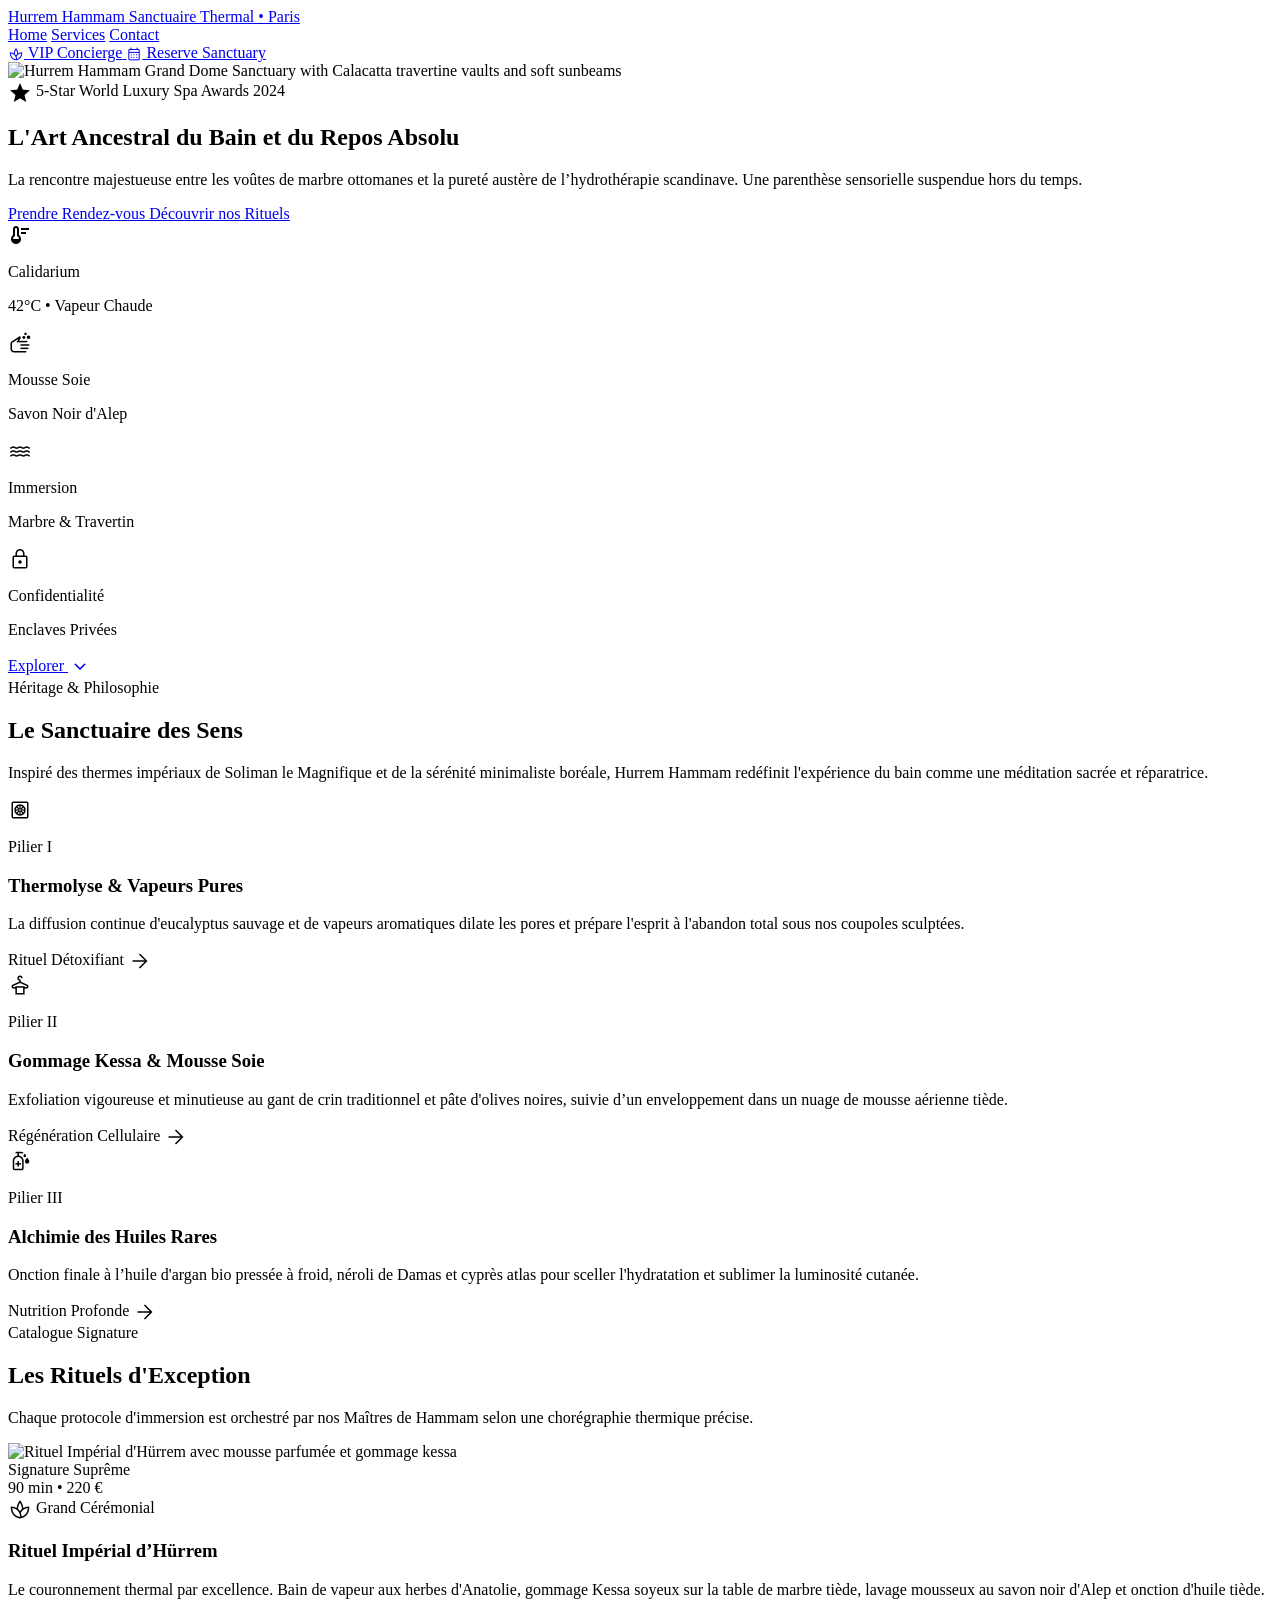
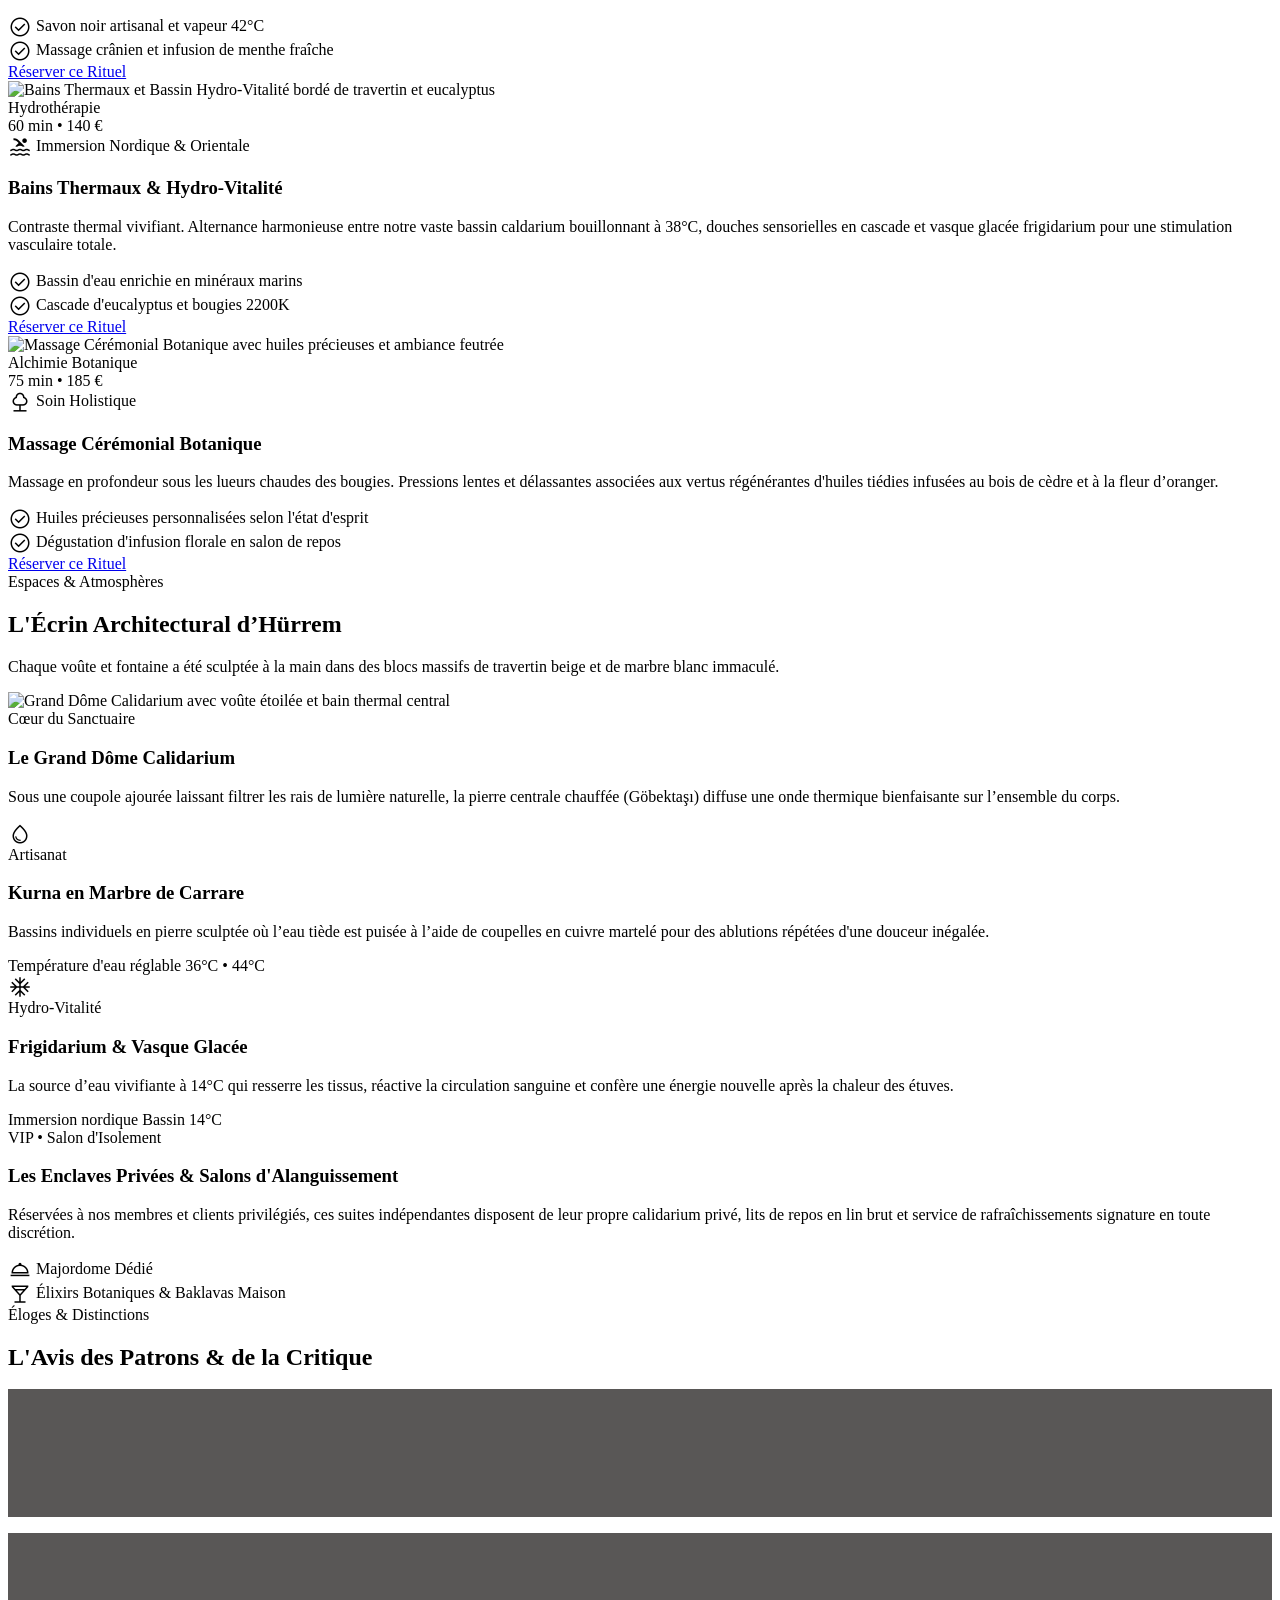
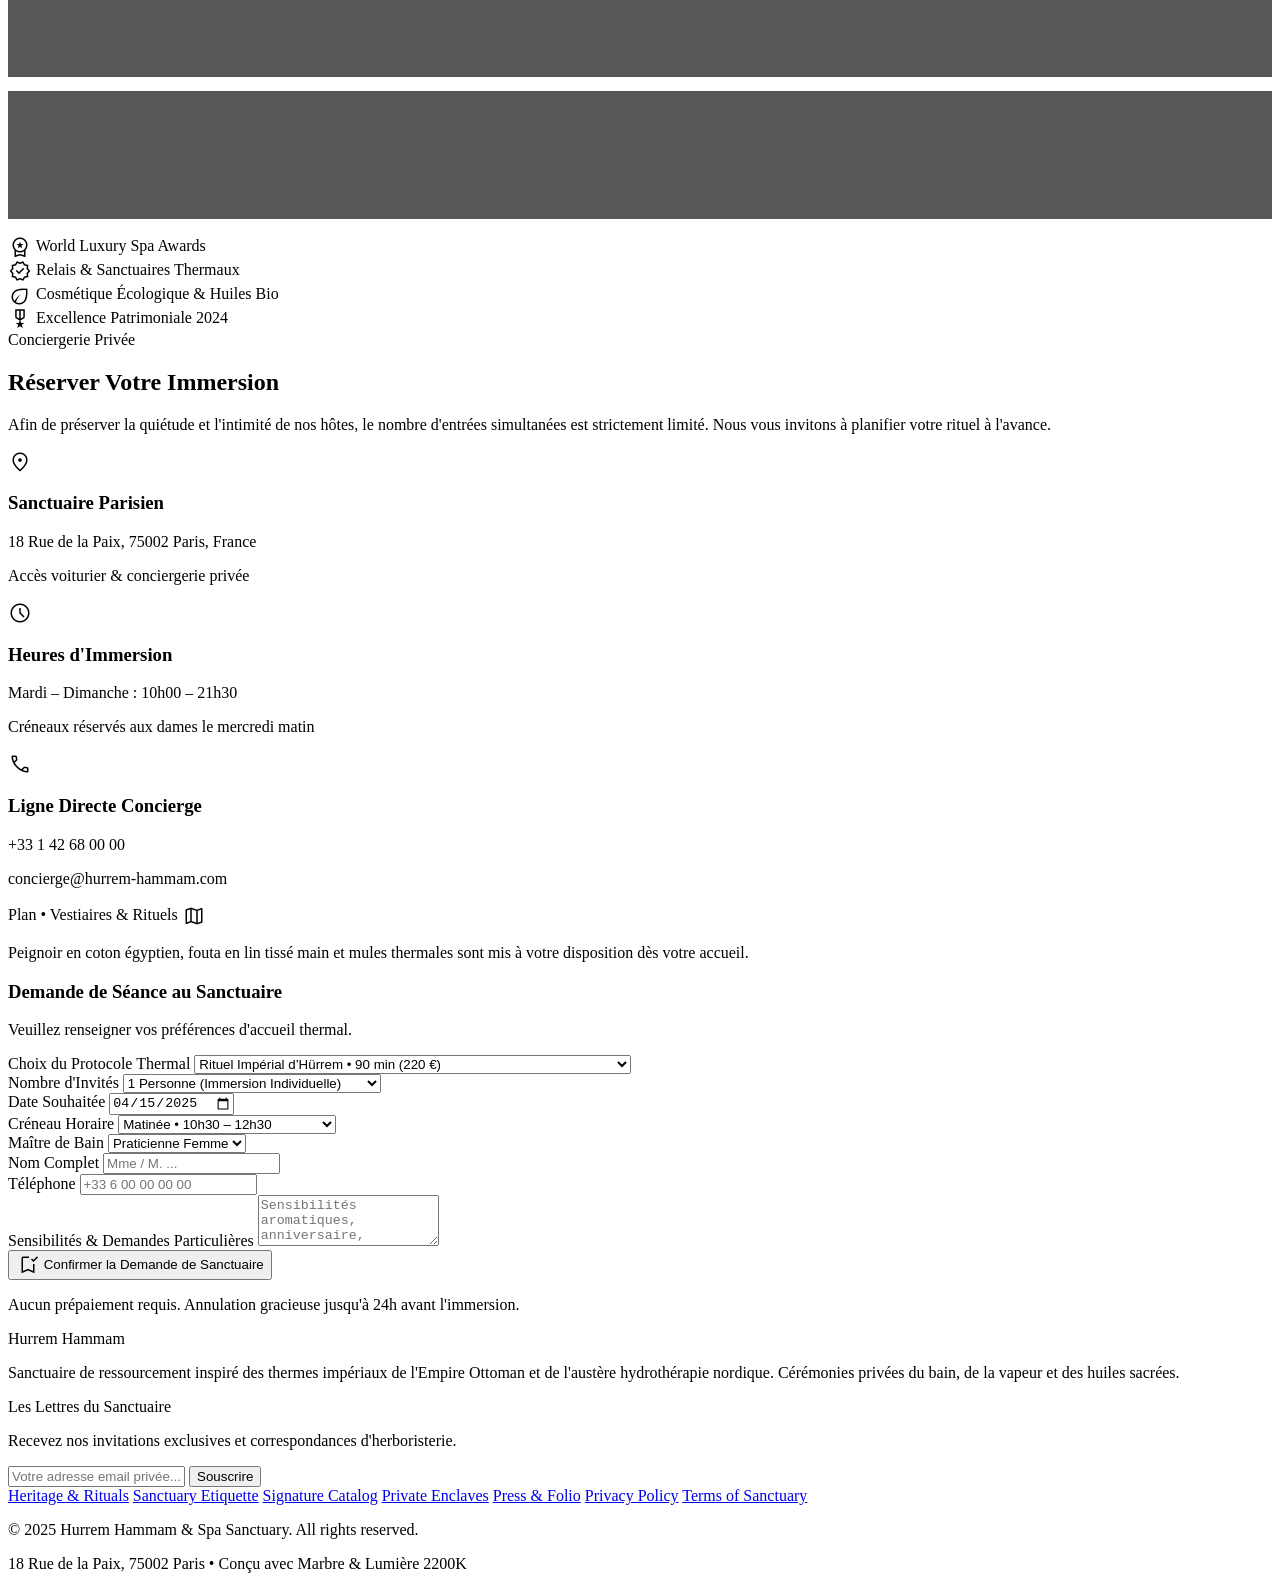
==== index.html @ fe706697 "Release: Hurrem Hammam Beauty & SPA luxury website Co-authored-by: OpenBot <335604065+openbotgit[bot" ====
<!DOCTYPE html>

<html class="scroll-smooth" lang="fr"><head>
<meta charset="utf-8"/>
<meta content="width=device-width, initial-scale=1.0" name="viewport"/>
<title>Hurrem Hammam | Sanctuaire Thermal &amp; Rituels Précieux</title>
<!-- Fonts -->
<link href="https://fonts.googleapis.com" rel="preconnect"/>
<link crossorigin="" href="https://fonts.gstatic.com" rel="preconnect"/>
<link href="https://fonts.googleapis.com/css2?family=Manrope:wght@300;400;500;600;700&amp;family=Playfair+Display:ital,wght@0,400;0,500;0,600;0,700;1,400&amp;display=swap" rel="stylesheet"/>
<!-- Material Symbols Outlined -->
<link href="https://fonts.googleapis.com/css2?family=Material+Symbols+Outlined:wght,FILL@100..700,0..1&amp;display=swap" rel="stylesheet"/>
<link href="https://fonts.googleapis.com/css2?family=Material+Symbols+Outlined:wght,FILL@100..700,0..1&amp;display=swap" rel="stylesheet"/>
<!-- Tailwind CSS with CDN -->
<script src="https://cdn.tailwindcss.com?plugins=forms,container-queries"></script>
<!-- Tailwind Config verbatim from Design System -->
<script id="tailwind-config">
    tailwind.config = {
      darkMode: "class",
      theme: {
        extend: {
          "colors": {
            "on-tertiary-fixed": "#111f11",
            "inverse-on-surface": "#f5f0eb",
            "on-tertiary-fixed-variant": "#3c4b3a",
            "surface-container-highest": "#e6e2dd",
            "error": "#ba1a1a",
            "tertiary-fixed": "#d7e7d1",
            "on-surface-variant": "#4d4540",
            "background": "#fef8f3",
            "surface-dim": "#ded9d4",
            "on-secondary-container": "#785a1a",
            "surface": "#fef8f3",
            "on-secondary": "#ffffff",
            "primary-fixed": "#e9e1dd",
            "secondary": "#775a19",
            "surface-container-low": "#f8f3ee",
            "surface-container-high": "#ece7e2",
            "on-primary-fixed": "#1e1b19",
            "primary-fixed-dim": "#ccc5c1",
            "surface-variant": "#e6e2dd",
            "on-error-container": "#93000a",
            "on-surface": "#1d1b19",
            "on-error": "#ffffff",
            "secondary-container": "#fed488",
            "inverse-surface": "#32302d",
            "tertiary": "#000000",
            "surface-container-lowest": "#ffffff",
            "outline": "#7e7570",
            "surface-container": "#f2ede8",
            "surface-tint": "#625d5b",
            "inverse-primary": "#ccc5c1",
            "on-primary-container": "#888380",
            "tertiary-container": "#111f11",
            "secondary-fixed": "#ffdea5",
            "outline-variant": "#d0c4be",
            "on-tertiary": "#ffffff",
            "primary": "#000000",
            "secondary-fixed-dim": "#e9c176",
            "on-tertiary-container": "#788875",
            "tertiary-fixed-dim": "#bbcbb6",
            "surface-bright": "#fef8f3",
            "on-secondary-fixed": "#261900",
            "on-background": "#1d1b19",
            "on-secondary-fixed-variant": "#5d4201",
            "on-primary": "#ffffff",
            "error-container": "#ffdad6",
            "on-primary-fixed-variant": "#4a4643",
            "primary-container": "#1e1b19"
          },
          "borderRadius": {
            "DEFAULT": "0.125rem",
            "lg": "0.25rem",
            "xl": "0.5rem",
            "full": "0.75rem"
          },
          "spacing": {
            "margin-tablet": "2rem",
            "gutter": "1.5rem",
            "space-lg": "2rem",
            "gutter-mobile": "1rem",
            "space-xs": "0.375rem",
            "space-sm": "0.75rem",
            "margin-mobile": "1.25rem",
            "space-xl": "3.5rem",
            "space-md": "1.25rem",
            "margin": "4rem"
          },
          "fontFamily": {
            "label-md": ["Manrope"],
            "headline-sm": ["Playfair Display"],
            "body-lg": ["Manrope"],
            "headline-lg-mobile": ["Playfair Display"],
            "body-sm": ["Manrope"],
            "display-lg-mobile": ["Playfair Display"],
            "label-sm": ["Manrope"],
            "display-lg": ["Playfair Display"],
            "body-md": ["Manrope"],
            "label-lg": ["Manrope"],
            "headline-md": ["Playfair Display"],
            "headline-lg": ["Playfair Display"]
          },
          "fontSize": {
            "label-md": ["12px", { "lineHeight": "16px", "letterSpacing": "0.08em", "fontWeight": "600" }],
            "headline-sm": ["22px", { "lineHeight": "30px", "fontWeight": "500" }],
            "body-lg": ["18px", { "lineHeight": "28px", "fontWeight": "400" }],
            "headline-lg-mobile": ["30px", { "lineHeight": "38px", "fontWeight": "400" }],
            "body-sm": ["13px", { "lineHeight": "20px", "fontWeight": "400" }],
            "display-lg-mobile": ["38px", { "lineHeight": "46px", "letterSpacing": "-0.01em", "fontWeight": "400" }],
            "label-sm": ["11px", { "lineHeight": "14px", "letterSpacing": "0.1em", "fontWeight": "500" }],
            "display-lg": ["56px", { "lineHeight": "64px", "letterSpacing": "-0.02em", "fontWeight": "400" }],
            "body-md": ["15px", { "lineHeight": "24px", "fontWeight": "400" }],
            "label-lg": ["14px", { "lineHeight": "20px", "letterSpacing": "0.06em", "fontWeight": "600" }],
            "headline-md": ["28px", { "lineHeight": "36px", "fontWeight": "500" }],
            "headline-lg": ["40px", { "lineHeight": "48px", "letterSpacing": "-0.01em", "fontWeight": "400" }]
          }
        },
      },
    }
  </script>
<style>
    .material-symbols-outlined {
      font-variation-settings: 'FILL' 0, 'wght' 300, 'GRAD' 0, 'opsz' 24;
      display: inline-block;
      vertical-align: middle;
      line-height: 1;
    }
    .frost-glass {
      background: rgba(245, 240, 235, 0.78);
      backdrop-filter: blur(20px);
      -webkit-backdrop-filter: blur(20px);
    }
    .dark-glass {
      background: rgba(26, 23, 21, 0.72);
      backdrop-filter: blur(24px);
      -webkit-backdrop-filter: blur(24px);
    }
    .ornament-rule {
      position: relative;
    }
    .ornament-rule::before, .ornament-rule::after {
      content: '';
      position: absolute;
      top: 50%;
      width: 48px;
      height: 1px;
      background-color: #d0c4be;
    }
    .ornament-rule::before { right: 100%; margin-right: 16px; }
    .ornament-rule::after { left: 100%; margin-left: 16px; }
  </style>
</head>
<body class="bg-background text-on-surface antialiased selection:bg-secondary-fixed selection:text-on-secondary-fixed">
<!-- ==========================================
       SECTION 1: FLOATING TRANSLUCENT TOP APP BAR
       Mapped from Shared Component: TopNavBar
       ========================================== -->
<header class="absolute top-0 inset-x-0 z-50 w-full transition-all duration-300">
<div class="w-full max-w-7xl mx-auto px-6 md:px-12 py-5 flex justify-between items-center bg-surface-container-low/80 dark:bg-inverse-surface/80 backdrop-blur-md border-b border-outline-variant/40 dark:border-outline/20 shadow-sm">
<!-- Brand Wordmark & Heritage Subtitle -->
<a class="flex flex-col group" href="index.html">
<span class="font-headline-md text-headline-md tracking-wider text-primary dark:text-inverse-primary group-hover:text-secondary transition-colors duration-200">Hurrem Hammam</span>
<span class="font-label-sm text-label-sm text-on-surface-variant tracking-widest uppercase">Sanctuaire Thermal • Paris</span>
</a>
<!-- Center Navigation Links (Exact labels: Home, Services, Contact) -->
<nav class="hidden md:flex items-center space-x-10">
<a class="border-b-2 border-secondary text-primary dark:text-secondary-fixed pb-1 font-semibold font-label-lg text-label-lg transition-colors duration-200" href="index.html">Home</a>
<a class="text-on-surface-variant dark:text-on-primary-container pb-1 transition-colors duration-200 hover:text-secondary dark:hover:text-secondary-fixed font-label-lg text-label-lg" href="services.html">Services</a>
<a class="text-on-surface-variant dark:text-on-primary-container pb-1 transition-colors duration-200 hover:text-secondary dark:hover:text-secondary-fixed font-label-lg text-label-lg" href="contact.html">Contact</a>
</nav>
<!-- Trailing Action Cluster -->
<div class="flex items-center space-x-4">
<!-- VIP Concierge Secondary Action -->
<a class="hidden sm:inline-flex items-center space-x-1 px-4 py-2 rounded-lg border border-secondary text-on-surface font-label-md text-label-md hover:bg-secondary/10 transition-all duration-300" href="contact.html">
<span class="material-symbols-outlined text-secondary" style="font-size: 16px;">spa</span>
<span>VIP Concierge</span>
</a>
<!-- Reserve Sanctuary Primary Action -->
<a class="inline-flex items-center space-x-2 bg-primary-container text-surface-container-low hover:bg-primary px-5 py-2.5 rounded-lg font-label-md text-label-md tracking-wider transition-all duration-300 active:scale-95 shadow-sm" href="#reservation">
<span class="material-symbols-outlined text-secondary-fixed" style="font-size: 16px;">calendar_month</span>
<span>Reserve Sanctuary</span>
</a>
</div>
</div>
</header>
<!-- ==========================================
       SECTION 2: FULL-BLEED 100VH HERO SANCTUARY
       Utilizing image https://lh3.googleusercontent.com/aida/[base64]
       ========================================== -->
<section class="relative w-full min-h-screen flex items-center justify-center overflow-hidden">
<!-- Full-Bleed Viewport Background Image -->
<div class="absolute inset-0 w-full h-full">
<img alt="Hurrem Hammam Grand Dome Sanctuary with Calacatta travertine vaults and soft sunbeams" class="w-full h-full object-cover object-center scale-105 transform animate-pulse" src="https://lh3.googleusercontent.com/aida/[base64]" style="animation-duration: 12s;"/>
<!-- Radial & Atmospheric Mist Overlays -->
<div class="absolute inset-0 bg-gradient-to-t from-primary/80 via-primary/30 to-primary/50 mix-blend-multiply"></div>
<div class="absolute inset-0 bg-radial from-transparent via-primary/20 to-primary/70"></div>
</div>
<!-- Centered Editorial Hero Content -->
<div class="relative z-10 w-full max-w-5xl mx-auto px-6 md:px-12 pt-32 pb-20 text-center flex flex-col items-center">
<!-- Prestigious Accolade Pill -->
<div class="inline-flex items-center gap-2 px-4 py-1.5 rounded-full bg-surface-container-lowest/20 backdrop-blur-md border border-secondary-fixed/40 text-surface mb-8">
<span class="material-symbols-outlined text-secondary-fixed text-sm" style="font-variation-settings: 'FILL' 1;">star</span>
<span class="font-label-sm text-label-sm tracking-widest uppercase text-surface-bright">5-Star World Luxury Spa Awards 2024</span>
</div>
<!-- Poetic Editorial Headline -->
<h1 class="font-display-lg text-display-lg-mobile md:text-display-lg text-surface-bright font-normal max-w-4xl tracking-tight leading-tight mb-6 drop-shadow-md">
        L'Art Ancestral du Bain et du Repos Absolu
      </h1>
<!-- Architectural Serenity Subtitle -->
<p class="font-body-lg text-body-lg text-surface-container-high/90 max-w-2xl mb-10 leading-relaxed font-light">
        La rencontre majestueuse entre les voûtes de marbre ottomanes et la pureté austère de l’hydrothérapie scandinave. Une parenthèse sensorielle suspendue hors du temps.
      </p>
<!-- Action Buttons -->
<div class="flex flex-col sm:flex-row gap-4 items-center justify-center w-full max-w-md">
<a class="w-full sm:w-auto px-8 py-3.5 bg-secondary-fixed text-on-secondary-fixed font-label-lg text-label-lg rounded-lg shadow-lg hover:bg-secondary-fixed-dim transition-all duration-300 transform hover:-translate-y-0.5 text-center" href="#reservation">
          Prendre Rendez-vous
        </a>
<a class="w-full sm:w-auto px-8 py-3.5 bg-surface-container-lowest/15 backdrop-blur-md border border-surface-container-highest/40 text-surface-bright font-label-lg text-label-lg rounded-lg hover:bg-surface-container-lowest/30 transition-all duration-300 text-center" href="#rituels">
          Découvrir nos Rituels
        </a>
</div>
<!-- Ambient Chamber Meters / Sensory Notes Ribbon -->
<div class="mt-16 w-full max-w-4xl grid grid-cols-2 md:grid-cols-4 gap-4 pt-8 border-t border-surface-container-lowest/20 text-left">
<div class="flex items-center space-x-3 bg-inverse-surface/40 backdrop-blur-md p-3.5 rounded-lg border border-outline-variant/20">
<span class="material-symbols-outlined text-secondary-fixed" style="font-variation-settings: 'FILL' 1;">thermostat</span>
<div>
<p class="font-label-sm text-label-sm text-surface-dim uppercase">Calidarium</p>
<p class="font-body-md text-body-md text-surface-bright font-medium">42°C • Vapeur Chaude</p>
</div>
</div>
<div class="flex items-center space-x-3 bg-inverse-surface/40 backdrop-blur-md p-3.5 rounded-lg border border-outline-variant/20">
<span class="material-symbols-outlined text-secondary-fixed">soap</span>
<div>
<p class="font-label-sm text-label-sm text-surface-dim uppercase">Mousse Soie</p>
<p class="font-body-md text-body-md text-surface-bright font-medium">Savon Noir d'Alep</p>
</div>
</div>
<div class="flex items-center space-x-3 bg-inverse-surface/40 backdrop-blur-md p-3.5 rounded-lg border border-outline-variant/20">
<span class="material-symbols-outlined text-secondary-fixed">water</span>
<div>
<p class="font-label-sm text-label-sm text-surface-dim uppercase">Immersion</p>
<p class="font-body-md text-body-md text-surface-bright font-medium">Marbre &amp; Travertin</p>
</div>
</div>
<div class="flex items-center space-x-3 bg-inverse-surface/40 backdrop-blur-md p-3.5 rounded-lg border border-outline-variant/20">
<span class="material-symbols-outlined text-secondary-fixed">lock</span>
<div>
<p class="font-label-sm text-label-sm text-surface-dim uppercase">Confidentialité</p>
<p class="font-body-md text-body-md text-surface-bright font-medium">Enclaves Privées</p>
</div>
</div>
</div>
</div>
<!-- Scroll Indicator -->
<a class="absolute bottom-6 left-1/2 transform -translate-x-1/2 flex flex-col items-center text-surface-container-high opacity-70 hover:opacity-100 transition-opacity" href="#philosophie">
<span class="font-label-sm text-label-sm uppercase tracking-widest text-[10px] mb-1">Explorer</span>
<span class="material-symbols-outlined animate-bounce">expand_more</span>
</a>
</section>
<!-- ==========================================
       SECTION 3: NARRATIVE & 3 CORNERSTONE PILLARS
       'Le Sanctuaire des Sens'
       ========================================== -->
<section class="py-28 bg-surface-container-low relative" id="philosophie">
<div class="w-full max-w-7xl mx-auto px-6 md:px-12">
<!-- Section Title Header -->
<div class="text-center max-w-2xl mx-auto mb-20">
<span class="font-label-md text-label-md text-secondary tracking-widest uppercase">Héritage &amp; Philosophie</span>
<h2 class="font-headline-lg text-headline-lg text-on-surface mt-3 mb-6">Le Sanctuaire des Sens</h2>
<div class="w-16 h-px bg-secondary mx-auto mb-6"></div>
<p class="font-body-md text-body-md text-on-surface-variant leading-relaxed">
          Inspiré des thermes impériaux de Soliman le Magnifique et de la sérénité minimaliste boréale, Hurrem Hammam redéfinit l'expérience du bain comme une méditation sacrée et réparatrice.
        </p>
</div>
<!-- 3 Cornerstone Pillars Grid -->
<div class="grid grid-cols-1 md:grid-cols-3 gap-8">
<!-- Pillar 1 -->
<div class="bg-surface-container-lowest p-8 md:p-10 rounded-lg border border-outline-variant/40 hover:border-secondary/50 transition-all duration-300 flex flex-col justify-between group shadow-sm">
<div>
<div class="w-14 h-14 rounded-full bg-secondary-fixed/20 flex items-center justify-center text-secondary mb-6 group-hover:scale-110 transition-transform duration-300">
<span class="material-symbols-outlined text-2xl">heat_pump</span>
</div>
<p class="font-label-sm text-label-sm text-secondary uppercase tracking-widest mb-2">Pilier I</p>
<h3 class="font-headline-sm text-headline-sm text-on-surface mb-4">Thermolyse &amp; Vapeurs Pures</h3>
<p class="font-body-sm text-body-sm text-on-surface-variant leading-relaxed">
              La diffusion continue d'eucalyptus sauvage et de vapeurs aromatiques dilate les pores et prépare l'esprit à l'abandon total sous nos coupoles sculptées.
            </p>
</div>
<div class="pt-6 mt-6 border-t border-outline-variant/20 flex items-center text-secondary font-label-md text-label-md">
<span>Rituel Détoxifiant</span>
<span class="material-symbols-outlined ml-2 text-sm">arrow_forward</span>
</div>
</div>
<!-- Pillar 2 -->
<div class="bg-surface-container-lowest p-8 md:p-10 rounded-lg border border-outline-variant/40 hover:border-secondary/50 transition-all duration-300 flex flex-col justify-between group shadow-sm">
<div>
<div class="w-14 h-14 rounded-full bg-secondary-fixed/20 flex items-center justify-center text-secondary mb-6 group-hover:scale-110 transition-transform duration-300">
<span class="material-symbols-outlined text-2xl">dry_cleaning</span>
</div>
<p class="font-label-sm text-label-sm text-secondary uppercase tracking-widest mb-2">Pilier II</p>
<h3 class="font-headline-sm text-headline-sm text-on-surface mb-4">Gommage Kessa &amp; Mousse Soie</h3>
<p class="font-body-sm text-body-sm text-on-surface-variant leading-relaxed">
              Exfoliation vigoureuse et minutieuse au gant de crin traditionnel et pâte d'olives noires, suivie d’un enveloppement dans un nuage de mousse aérienne tiède.
            </p>
</div>
<div class="pt-6 mt-6 border-t border-outline-variant/20 flex items-center text-secondary font-label-md text-label-md">
<span>Régénération Cellulaire</span>
<span class="material-symbols-outlined ml-2 text-sm">arrow_forward</span>
</div>
</div>
<!-- Pillar 3 -->
<div class="bg-surface-container-lowest p-8 md:p-10 rounded-lg border border-outline-variant/40 hover:border-secondary/50 transition-all duration-300 flex flex-col justify-between group shadow-sm">
<div>
<div class="w-14 h-14 rounded-full bg-secondary-fixed/20 flex items-center justify-center text-secondary mb-6 group-hover:scale-110 transition-transform duration-300">
<span class="material-symbols-outlined text-2xl">sanitizer</span>
</div>
<p class="font-label-sm text-label-sm text-secondary uppercase tracking-widest mb-2">Pilier III</p>
<h3 class="font-headline-sm text-headline-sm text-on-surface mb-4">Alchimie des Huiles Rares</h3>
<p class="font-body-sm text-body-sm text-on-surface-variant leading-relaxed">
              Onction finale à l’huile d'argan bio pressée à froid, néroli de Damas et cyprès atlas pour sceller l'hydratation et sublimer la luminosité cutanée.
            </p>
</div>
<div class="pt-6 mt-6 border-t border-outline-variant/20 flex items-center text-secondary font-label-md text-label-md">
<span>Nutrition Profonde</span>
<span class="material-symbols-outlined ml-2 text-sm">arrow_forward</span>
</div>
</div>
</div>
</div>
</section>
<!-- ==========================================
       SECTION 4: SIGNATURE CATALOG / OFFERINGS
       Images: https://lh3.googleusercontent.com/aida/[base64], https://lh3.googleusercontent.com/aida/[base64], https://lh3.googleusercontent.com/aida/[base64]
       ========================================== -->
<section class="py-28 bg-surface relative" id="rituels">
<div class="w-full max-w-7xl mx-auto px-6 md:px-12">
<!-- Section Header -->
<div class="flex flex-col md:flex-row md:items-end justify-between mb-16 pb-6 border-b border-outline-variant/30">
<div>
<span class="font-label-md text-label-md text-secondary tracking-widest uppercase">Catalogue Signature</span>
<h2 class="font-headline-lg text-headline-lg text-on-surface mt-2">Les Rituels d'Exception</h2>
</div>
<p class="font-body-md text-body-md text-on-surface-variant max-w-md mt-4 md:mt-0">
          Chaque protocole d'immersion est orchestré par nos Maîtres de Hammam selon une chorégraphie thermique précise.
        </p>
</div>
<!-- Rituals Cards Grid -->
<div class="grid grid-cols-1 lg:grid-cols-3 gap-8">
<!-- Ritual 1: Rituel Impérial d’Hürrem (using IMAGE_6) -->
<article class="bg-surface-container-lowest rounded-lg overflow-hidden border border-outline-variant/40 flex flex-col group hover:shadow-lg transition-all duration-300">
<div class="relative h-72 overflow-hidden">
<img alt="Rituel Impérial d'Hürrem avec mousse parfumée et gommage kessa" class="w-full h-full object-cover group-hover:scale-105 transition-transform duration-700" src="https://lh3.googleusercontent.com/aida/[base64]"/>
<div class="absolute top-4 left-4">
<span class="px-3 py-1 rounded bg-secondary-fixed/90 backdrop-blur-sm text-on-secondary-fixed font-label-sm text-label-sm uppercase tracking-wider font-semibold">Signature Suprême</span>
</div>
<div class="absolute bottom-4 right-4 bg-primary-container/85 backdrop-blur-sm text-surface-bright px-3 py-1.5 rounded text-sm font-label-md">
              90 min • 220 €
            </div>
</div>
<div class="p-8 flex flex-col flex-grow justify-between">
<div>
<div class="flex items-center gap-2 mb-2 text-secondary">
<span class="material-symbols-outlined text-sm">spa</span>
<span class="font-label-sm text-label-sm uppercase tracking-widest">Grand Cérémonial</span>
</div>
<h3 class="font-headline-sm text-headline-sm text-on-surface mb-3">Rituel Impérial d’Hürrem</h3>
<p class="font-body-sm text-body-sm text-on-surface-variant leading-relaxed mb-6">
                Le couronnement thermal par excellence. Bain de vapeur aux herbes d'Anatolie, gommage Kessa soyeux sur la table de marbre tiède, lavage mousseux au savon noir d'Alep et onction d'huile tiède.
              </p>
<!-- Micro features -->
<div class="space-y-2 py-4 border-t border-outline-variant/20 mb-6">
<div class="flex items-center text-on-surface-variant font-body-sm text-body-sm">
<span class="material-symbols-outlined text-secondary mr-2 text-base">check_circle</span>
<span>Savon noir artisanal et vapeur 42°C</span>
</div>
<div class="flex items-center text-on-surface-variant font-body-sm text-body-sm">
<span class="material-symbols-outlined text-secondary mr-2 text-base">check_circle</span>
<span>Massage crânien et infusion de menthe fraîche</span>
</div>
</div>
</div>
<a class="w-full py-3 text-center bg-primary text-surface-bright font-label-md text-label-md rounded hover:bg-secondary transition-colors duration-200" href="#reservation">
              Réserver ce Rituel
            </a>
</div>
</article>
<!-- Ritual 2: Bains Thermaux & Hydro-Vitalité (using IMAGE_5) -->
<article class="bg-surface-container-lowest rounded-lg overflow-hidden border border-outline-variant/40 flex flex-col group hover:shadow-lg transition-all duration-300">
<div class="relative h-72 overflow-hidden">
<img alt="Bains Thermaux et Bassin Hydro-Vitalité bordé de travertin et eucalyptus" class="w-full h-full object-cover group-hover:scale-105 transition-transform duration-700" src="https://lh3.googleusercontent.com/aida/[base64]"/>
<div class="absolute top-4 left-4">
<span class="px-3 py-1 rounded bg-surface-container-high/90 backdrop-blur-sm text-on-surface font-label-sm text-label-sm uppercase tracking-wider font-semibold">Hydrothérapie</span>
</div>
<div class="absolute bottom-4 right-4 bg-primary-container/85 backdrop-blur-sm text-surface-bright px-3 py-1.5 rounded text-sm font-label-md">
              60 min • 140 €
            </div>
</div>
<div class="p-8 flex flex-col flex-grow justify-between">
<div>
<div class="flex items-center gap-2 mb-2 text-secondary">
<span class="material-symbols-outlined text-sm">pool</span>
<span class="font-label-sm text-label-sm uppercase tracking-widest">Immersion Nordique &amp; Orientale</span>
</div>
<h3 class="font-headline-sm text-headline-sm text-on-surface mb-3">Bains Thermaux &amp; Hydro-Vitalité</h3>
<p class="font-body-sm text-body-sm text-on-surface-variant leading-relaxed mb-6">
                Contraste thermal vivifiant. Alternance harmonieuse entre notre vaste bassin caldarium bouillonnant à 38°C, douches sensorielles en cascade et vasque glacée frigidarium pour une stimulation vasculaire totale.
              </p>
<!-- Micro features -->
<div class="space-y-2 py-4 border-t border-outline-variant/20 mb-6">
<div class="flex items-center text-on-surface-variant font-body-sm text-body-sm">
<span class="material-symbols-outlined text-secondary mr-2 text-base">check_circle</span>
<span>Bassin d'eau enrichie en minéraux marins</span>
</div>
<div class="flex items-center text-on-surface-variant font-body-sm text-body-sm">
<span class="material-symbols-outlined text-secondary mr-2 text-base">check_circle</span>
<span>Cascade d'eucalyptus et bougies 2200K</span>
</div>
</div>
</div>
<a class="w-full py-3 text-center bg-primary text-surface-bright font-label-md text-label-md rounded hover:bg-secondary transition-colors duration-200" href="#reservation">
              Réserver ce Rituel
            </a>
</div>
</article>
<!-- Ritual 3: Massage Cérémonial Botanique (using IMAGE_4) -->
<article class="bg-surface-container-lowest rounded-lg overflow-hidden border border-outline-variant/40 flex flex-col group hover:shadow-lg transition-all duration-300">
<div class="relative h-72 overflow-hidden">
<img alt="Massage Cérémonial Botanique avec huiles précieuses et ambiance feutrée" class="w-full h-full object-cover group-hover:scale-105 transition-transform duration-700" src="https://lh3.googleusercontent.com/aida/[base64]"/>
<div class="absolute top-4 left-4">
<span class="px-3 py-1 rounded bg-surface-container-high/90 backdrop-blur-sm text-on-surface font-label-sm text-label-sm uppercase tracking-wider font-semibold">Alchimie Botanique</span>
</div>
<div class="absolute bottom-4 right-4 bg-primary-container/85 backdrop-blur-sm text-surface-bright px-3 py-1.5 rounded text-sm font-label-md">
              75 min • 185 €
            </div>
</div>
<div class="p-8 flex flex-col flex-grow justify-between">
<div>
<div class="flex items-center gap-2 mb-2 text-secondary">
<span class="material-symbols-outlined text-sm">nature</span>
<span class="font-label-sm text-label-sm uppercase tracking-widest">Soin Holistique</span>
</div>
<h3 class="font-headline-sm text-headline-sm text-on-surface mb-3">Massage Cérémonial Botanique</h3>
<p class="font-body-sm text-body-sm text-on-surface-variant leading-relaxed mb-6">
                Massage en profondeur sous les lueurs chaudes des bougies. Pressions lentes et délassantes associées aux vertus régénérantes d'huiles tiédies infusées au bois de cèdre et à la fleur d’oranger.
              </p>
<!-- Micro features -->
<div class="space-y-2 py-4 border-t border-outline-variant/20 mb-6">
<div class="flex items-center text-on-surface-variant font-body-sm text-body-sm">
<span class="material-symbols-outlined text-secondary mr-2 text-base">check_circle</span>
<span>Huiles précieuses personnalisées selon l'état d'esprit</span>
</div>
<div class="flex items-center text-on-surface-variant font-body-sm text-body-sm">
<span class="material-symbols-outlined text-secondary mr-2 text-base">check_circle</span>
<span>Dégustation d'infusion florale en salon de repos</span>
</div>
</div>
</div>
<a class="w-full py-3 text-center bg-primary text-surface-bright font-label-md text-label-md rounded hover:bg-secondary transition-colors duration-200" href="#reservation">
              Réserver ce Rituel
            </a>
</div>
</article>
</div>
</div>
</section>
<!-- ==========================================
       SECTION 5: ARCHITECTURAL BENTO GRID
       'L'Écrin Architectural d’Hürrem'
       ========================================== -->
<section class="py-28 bg-surface-container-low relative border-t border-outline-variant/30">
<div class="w-full max-w-7xl mx-auto px-6 md:px-12">
<div class="text-center max-w-2xl mx-auto mb-16">
<span class="font-label-md text-label-md text-secondary tracking-widest uppercase">Espaces &amp; Atmosphères</span>
<h2 class="font-headline-lg text-headline-lg text-on-surface mt-2 mb-4">L'Écrin Architectural d’Hürrem</h2>
<p class="font-body-md text-body-md text-on-surface-variant">
          Chaque voûte et fontaine a été sculptée à la main dans des blocs massifs de travertin beige et de marbre blanc immaculé.
        </p>
</div>
<!-- Bento Grid Layout -->
<div class="grid grid-cols-1 md:grid-cols-12 gap-6">
<!-- Bento 1: Grand Dome Hero Feature (8 cols) -->
<div class="md:col-span-8 relative rounded-lg overflow-hidden min-h-[420px] group border border-outline-variant/40 shadow-sm flex flex-col justify-end p-8 md:p-12">
<img alt="Grand Dôme Calidarium avec voûte étoilée et bain thermal central" class="absolute inset-0 w-full h-full object-cover group-hover:scale-105 transition-transform duration-700" src="https://lh3.googleusercontent.com/aida/[base64]"/>
<div class="absolute inset-0 bg-gradient-to-t from-primary/95 via-primary/40 to-transparent"></div>
<div class="relative z-10">
<span class="px-3 py-1 bg-secondary-fixed/30 backdrop-blur-sm border border-secondary-fixed/50 text-surface-bright font-label-sm text-label-sm uppercase tracking-wider rounded">Cœur du Sanctuaire</span>
<h3 class="font-headline-md text-headline-md text-surface-bright mt-3 mb-2">Le Grand Dôme Calidarium</h3>
<p class="font-body-md text-body-md text-surface-container-high/90 max-w-xl">
              Sous une coupole ajourée laissant filtrer les rais de lumière naturelle, la pierre centrale chauffée (Göbektaşı) diffuse une onde thermique bienfaisante sur l’ensemble du corps.
            </p>
</div>
</div>
<!-- Bento 2: Kurna en Marbre (4 cols) -->
<div class="md:col-span-4 bg-surface-container-lowest rounded-lg border border-outline-variant/40 p-8 flex flex-col justify-between shadow-sm">
<div>
<div class="w-12 h-12 rounded-lg bg-surface-container-high flex items-center justify-center text-secondary mb-6">
<span class="material-symbols-outlined text-2xl">water_drop</span>
</div>
<span class="font-label-sm text-label-sm text-secondary uppercase tracking-widest">Artisanat</span>
<h3 class="font-headline-sm text-headline-sm text-on-surface mt-1 mb-3">Kurna en Marbre de Carrare</h3>
<p class="font-body-sm text-body-sm text-on-surface-variant leading-relaxed">
              Bassins individuels en pierre sculptée où l’eau tiède est puisée à l’aide de coupelles en cuivre martelé pour des ablutions répétées d'une douceur inégalée.
            </p>
</div>
<div class="pt-6 border-t border-outline-variant/20 flex items-center justify-between text-on-surface-variant font-label-sm text-label-sm">
<span>Température d'eau réglable</span>
<span class="font-medium text-secondary">36°C • 44°C</span>
</div>
</div>
<!-- Bento 3: Frigidarium & Vasque Glacée (4 cols) -->
<div class="md:col-span-4 bg-surface-container-lowest rounded-lg border border-outline-variant/40 p-8 flex flex-col justify-between shadow-sm">
<div>
<div class="w-12 h-12 rounded-lg bg-secondary-fixed/20 flex items-center justify-center text-secondary mb-6">
<span class="material-symbols-outlined text-2xl">ac_unit</span>
</div>
<span class="font-label-sm text-label-sm text-secondary uppercase tracking-widest">Hydro-Vitalité</span>
<h3 class="font-headline-sm text-headline-sm text-on-surface mt-1 mb-3">Frigidarium &amp; Vasque Glacée</h3>
<p class="font-body-sm text-body-sm text-on-surface-variant leading-relaxed">
              La source d’eau vivifiante à 14°C qui resserre les tissus, réactive la circulation sanguine et confère une énergie nouvelle après la chaleur des étuves.
            </p>
</div>
<div class="pt-6 border-t border-outline-variant/20 flex items-center justify-between text-on-surface-variant font-label-sm text-label-sm">
<span>Immersion nordique</span>
<span class="font-medium text-secondary">Bassin 14°C</span>
</div>
</div>
<!-- Bento 4: Suites Privées d'Enclave (8 cols) -->
<div class="md:col-span-8 bg-surface-container-highest/50 rounded-lg border border-outline-variant/40 p-8 md:p-10 flex flex-col justify-between shadow-sm relative overflow-hidden">
<div class="relative z-10">
<span class="px-3 py-1 bg-surface-container-lowest text-secondary font-label-sm text-label-sm uppercase tracking-widest rounded border border-outline-variant/40">VIP • Salon d'Isolement</span>
<h3 class="font-headline-sm text-headline-sm text-on-surface mt-3 mb-2">Les Enclaves Privées &amp; Salons d'Alanguissement</h3>
<p class="font-body-md text-body-md text-on-surface-variant max-w-xl mb-4 leading-relaxed">
              Réservées à nos membres et clients privilégiés, ces suites indépendantes disposent de leur propre calidarium privé, lits de repos en lin brut et service de rafraîchissements signature en toute discrétion.
            </p>
</div>
<div class="relative z-10 pt-4 flex flex-wrap items-center gap-6 text-on-surface font-label-md text-label-md">
<div class="flex items-center space-x-2">
<span class="material-symbols-outlined text-secondary text-sm">room_service</span>
<span>Majordome Dédié</span>
</div>
<div class="flex items-center space-x-2">
<span class="material-symbols-outlined text-secondary text-sm">local_bar</span>
<span>Élixirs Botaniques &amp; Baklavas Maison</span>
</div>
</div>
</div>
</div>
</div>
</section>
<!-- ==========================================
       SECTION 6: TESTIMONIALS & PRESS ACCOLADES
       Deep opulent dark card section
       ========================================== -->
<section class="py-24 bg-primary-container text-surface-bright relative overflow-hidden">
<!-- Subtle glow background element -->
<div class="absolute -top-40 -right-40 w-96 h-96 rounded-full bg-secondary/10 blur-3xl pointer-events-none"></div>
<div class="w-full max-w-7xl mx-auto px-6 md:px-12 relative z-10">
<!-- Section Header -->
<div class="text-center max-w-2xl mx-auto mb-16">
<span class="font-label-md text-label-md text-secondary-fixed tracking-widest uppercase">Éloges &amp; Distinctions</span>
<h2 class="font-headline-lg text-headline-lg text-surface-bright mt-2 mb-4">L'Avis des Patrons &amp; de la Critique</h2>
<div class="w-12 h-px bg-secondary-fixed/50 mx-auto"></div>
</div>
<!-- Testimonials Grid -->
<div class="grid grid-cols-1 md:grid-cols-3 gap-8">
<!-- Card 1: Condé Nast Traveler -->
<div class="dark-glass p-8 rounded-lg border border-outline/30 flex flex-col justify-between">
<div>
<div class="flex items-center space-x-1 text-secondary-fixed mb-6">
<span class="material-symbols-outlined text-base" style="font-variation-settings: 'FILL' 1;">star</span>
<span class="material-symbols-outlined text-base" style="font-variation-settings: 'FILL' 1;">star</span>
<span class="material-symbols-outlined text-base" style="font-variation-settings: 'FILL' 1;">star</span>
<span class="material-symbols-outlined text-base" style="font-variation-settings: 'FILL' 1;">star</span>
<span class="material-symbols-outlined text-base" style="font-variation-settings: 'FILL' 1;">star</span>
</div>
<p class="font-headline-sm text-headline-sm italic font-normal text-surface-bright leading-relaxed mb-6">
              « Le summum du raffinement thermal à Paris. La voûte étoilée d’Hürrem fait revivre la splendeur des bains d'Istanbul avec une sobriété architecturale remarquable. »
            </p>
</div>
<div class="pt-6 border-t border-outline/30">
<p class="font-label-md text-label-md text-secondary-fixed uppercase tracking-wider">Condé Nast Traveler</p>
<p class="font-body-sm text-body-sm text-surface-container-high/70">Palmarès des Meilleurs Spas du Monde 2024</p>
</div>
</div>
<!-- Card 2: Harper's Bazaar -->
<div class="dark-glass p-8 rounded-lg border border-secondary/40 flex flex-col justify-between relative">
<div class="absolute -top-3 right-6 bg-secondary text-surface-bright px-3 py-0.5 rounded text-[10px] font-label-sm uppercase tracking-widest">
            Coup de Cœur Folio
          </div>
<div>
<div class="flex items-center space-x-1 text-secondary-fixed mb-6">
<span class="material-symbols-outlined text-base" style="font-variation-settings: 'FILL' 1;">star</span>
<span class="material-symbols-outlined text-base" style="font-variation-settings: 'FILL' 1;">star</span>
<span class="material-symbols-outlined text-base" style="font-variation-settings: 'FILL' 1;">star</span>
<span class="material-symbols-outlined text-base" style="font-variation-settings: 'FILL' 1;">star</span>
<span class="material-symbols-outlined text-base" style="font-variation-settings: 'FILL' 1;">star</span>
</div>
<p class="font-headline-sm text-headline-sm italic font-normal text-surface-bright leading-relaxed mb-6">
              « Une déconnexion sensorielle totale. Le gommage au gant kessa et le nuage de savon noir procurent une sensation de légèreté corporelle inédite. »
            </p>
</div>
<div class="pt-6 border-t border-outline/30">
<p class="font-label-md text-label-md text-secondary-fixed uppercase tracking-wider">Harper's Bazaar Folio</p>
<p class="font-body-sm text-body-sm text-surface-container-high/70">Revue Luxe &amp; Bien-Être</p>
</div>
</div>
<!-- Card 3: VIP Patron -->
<div class="dark-glass p-8 rounded-lg border border-outline/30 flex flex-col justify-between">
<div>
<div class="flex items-center space-x-1 text-secondary-fixed mb-6">
<span class="material-symbols-outlined text-base" style="font-variation-settings: 'FILL' 1;">star</span>
<span class="material-symbols-outlined text-base" style="font-variation-settings: 'FILL' 1;">star</span>
<span class="material-symbols-outlined text-base" style="font-variation-settings: 'FILL' 1;">star</span>
<span class="material-symbols-outlined text-base" style="font-variation-settings: 'FILL' 1;">star</span>
<span class="material-symbols-outlined text-base" style="font-variation-settings: 'FILL' 1;">star</span>
</div>
<p class="font-headline-sm text-headline-sm italic font-normal text-surface-bright leading-relaxed mb-6">
              « L'enclave privée offre une discrétion absolue et un service de majordome impeccable. Mon havre de paix hebdomadaire au cœur du 2ème arrondissement. »
            </p>
</div>
<div class="pt-6 border-t border-outline/30">
<p class="font-label-md text-label-md text-secondary-fixed uppercase tracking-wider">Éléonore de V.</p>
<p class="font-body-sm text-body-sm text-surface-container-high/70">Membre Enclave Privée depuis 2021</p>
</div>
</div>
</div>
<!-- Accreditations & Badges Strip -->
<div class="mt-16 pt-12 border-t border-outline/20 flex flex-wrap items-center justify-around gap-8 opacity-75">
<div class="flex items-center space-x-2 text-surface-dim font-label-md text-label-md uppercase tracking-wider">
<span class="material-symbols-outlined text-secondary-fixed">workspace_premium</span>
<span>World Luxury Spa Awards</span>
</div>
<div class="flex items-center space-x-2 text-surface-dim font-label-md text-label-md uppercase tracking-wider">
<span class="material-symbols-outlined text-secondary-fixed">verified</span>
<span>Relais &amp; Sanctuaires Thermaux</span>
</div>
<div class="flex items-center space-x-2 text-surface-dim font-label-md text-label-md uppercase tracking-wider">
<span class="material-symbols-outlined text-secondary-fixed">eco</span>
<span>Cosmétique Écologique &amp; Huiles Bio</span>
</div>
<div class="flex items-center space-x-2 text-surface-dim font-label-md text-label-md uppercase tracking-wider">
<span class="material-symbols-outlined text-secondary-fixed">military_tech</span>
<span>Excellence Patrimoniale 2024</span>
</div>
</div>
</div>
</section>
<!-- ==========================================
       SECTION 7: INTERACTIVE CONCIERGE & BOOKING FORM
       'Réserver Votre Sanctuaire'
       ========================================== -->
<section class="py-28 bg-surface-container-low relative" id="reservation">
<div class="w-full max-w-7xl mx-auto px-6 md:px-12">
<div class="grid grid-cols-1 lg:grid-cols-12 gap-12 items-start">
<!-- Left Column: Sanctuary Concierge Details -->
<div class="lg:col-span-5 flex flex-col justify-between">
<div>
<span class="font-label-md text-label-md text-secondary tracking-widest uppercase">Conciergerie Privée</span>
<h2 class="font-headline-lg text-headline-lg text-on-surface mt-2 mb-6">Réserver Votre Immersion</h2>
<p class="font-body-md text-body-md text-on-surface-variant leading-relaxed mb-8">
              Afin de préserver la quiétude et l'intimité de nos hôtes, le nombre d'entrées simultanées est strictement limité. Nous vous invitons à planifier votre rituel à l'avance.
            </p>
<!-- Key Info Items -->
<div class="space-y-6">
<div class="flex items-start space-x-4">
<div class="w-10 h-10 rounded bg-surface-container-highest flex items-center justify-center text-secondary flex-shrink-0">
<span class="material-symbols-outlined text-xl">location_on</span>
</div>
<div>
<h3 class="font-label-md text-label-md text-on-surface uppercase tracking-wider">Sanctuaire Parisien</h3>
<p class="font-body-sm text-body-sm text-on-surface-variant">18 Rue de la Paix, 75002 Paris, France</p>
<p class="font-body-sm text-body-sm text-on-surface-variant/70 text-xs">Accès voiturier &amp; conciergerie privée</p>
</div>
</div>
<div class="flex items-start space-x-4">
<div class="w-10 h-10 rounded bg-surface-container-highest flex items-center justify-center text-secondary flex-shrink-0">
<span class="material-symbols-outlined text-xl">schedule</span>
</div>
<div>
<h3 class="font-label-md text-label-md text-on-surface uppercase tracking-wider">Heures d'Immersion</h3>
<p class="font-body-sm text-body-sm text-on-surface-variant">Mardi – Dimanche : 10h00 – 21h30</p>
<p class="font-body-sm text-body-sm text-on-surface-variant/70 text-xs">Créneaux réservés aux dames le mercredi matin</p>
</div>
</div>
<div class="flex items-start space-x-4">
<div class="w-10 h-10 rounded bg-surface-container-highest flex items-center justify-center text-secondary flex-shrink-0">
<span class="material-symbols-outlined text-xl">call</span>
</div>
<div>
<h3 class="font-label-md text-label-md text-on-surface uppercase tracking-wider">Ligne Directe Concierge</h3>
<p class="font-body-sm text-body-sm text-on-surface-variant">+33 1 42 68 00 00</p>
<p class="font-body-sm text-body-sm text-on-surface-variant/70 text-xs">concierge@hurrem-hammam.com</p>
</div>
</div>
</div>
</div>
<!-- Schematic Sanctuary Map Preview Card -->
<div class="mt-10 p-6 rounded-lg bg-surface-container border border-outline-variant/40">
<div class="flex items-center justify-between mb-3">
<span class="font-label-sm text-label-sm text-secondary uppercase tracking-widest">Plan • Vestiaires &amp; Rituels</span>
<span class="material-symbols-outlined text-secondary text-sm">map</span>
</div>
<p class="font-body-sm text-body-sm text-on-surface-variant">
              Peignoir en coton égyptien, fouta en lin tissé main et mules thermales sont mis à votre disposition dès votre accueil.
            </p>
</div>
</div>
<!-- Right Column: Interactive Booking Form Card -->
<div class="lg:col-span-7 bg-surface-container-lowest p-8 md:p-12 rounded-lg border border-outline-variant/40 shadow-md">
<form class="space-y-6" onsubmit="event.preventDefault(); alert('Votre demande de réservation a été transmise à notre Maître de Maison. Une confirmation personnalisée vous parviendra sous deux heures.');">
<div class="border-b border-outline-variant/30 pb-4 mb-6">
<h3 class="font-headline-sm text-headline-sm text-on-surface">Demande de Séance au Sanctuaire</h3>
<p class="font-body-sm text-body-sm text-on-surface-variant mt-1">Veuillez renseigner vos préférences d'accueil thermal.</p>
</div>
<!-- Ritual Selector -->
<div>
<label class="block font-label-md text-label-md text-on-surface uppercase tracking-wider mb-2" for="rituel-select">Choix du Protocole Thermal</label>
<select class="w-full bg-surface-container-low/50 border border-outline-variant rounded px-4 py-3 text-on-surface font-body-md text-body-md focus:border-secondary focus:ring-0 transition-colors" id="rituel-select">
<option value="imperial">Rituel Impérial d’Hürrem • 90 min (220 €)</option>
<option value="bains">Bains Thermaux &amp; Hydro-Vitalité • 60 min (140 €)</option>
<option value="massage">Massage Cérémonial Botanique • 75 min (185 €)</option>
<option value="privatif">Privatisation Complète Enclave Impériale • Demi-journée (sur mesure)</option>
</select>
</div>
<!-- Two Columns: Guests & Date -->
<div class="grid grid-cols-1 sm:grid-cols-2 gap-6">
<div>
<label class="block font-label-md text-label-md text-on-surface uppercase tracking-wider mb-2" for="guest-count">Nombre d'Invités</label>
<select class="w-full bg-surface-container-low/50 border border-outline-variant rounded px-4 py-3 text-on-surface font-body-md text-body-md focus:border-secondary focus:ring-0 transition-colors" id="guest-count">
<option value="1">1 Personne (Immersion Individuelle)</option>
<option value="2">2 Personnes (Rituel Duo)</option>
<option value="3">3 – 4 Personnes (Enclave Privée)</option>
<option value="privatisation">Plus de 4 (Privatisation Événementielle)</option>
</select>
</div>
<div>
<label class="block font-label-md text-label-md text-on-surface uppercase tracking-wider mb-2" for="booking-date">Date Souhaitée</label>
<input class="w-full bg-surface-container-low/50 border border-outline-variant rounded px-4 py-3 text-on-surface font-body-md text-body-md focus:border-secondary focus:ring-0 transition-colors" id="booking-date" type="date" value="2025-04-15"/>
</div>
</div>
<!-- Two Columns: Preferred Time & Gender preferences -->
<div class="grid grid-cols-1 sm:grid-cols-2 gap-6">
<div>
<label class="block font-label-md text-label-md text-on-surface uppercase tracking-wider mb-2" for="time-slot">Créneau Horaire</label>
<select class="w-full bg-surface-container-low/50 border border-outline-variant rounded px-4 py-3 text-on-surface font-body-md text-body-md focus:border-secondary focus:ring-0 transition-colors" id="time-slot">
<option>Matinée • 10h30 – 12h30</option>
<option>Midi • 13h00 – 15h00</option>
<option>Après-midi • 15h30 – 17h30</option>
<option>Nocturne Dorée • 18h30 – 21h00</option>
</select>
</div>
<div>
<label class="block font-label-md text-label-md text-on-surface uppercase tracking-wider mb-2" for="special-wishes">Maître de Bain</label>
<select class="w-full bg-surface-container-low/50 border border-outline-variant rounded px-4 py-3 text-on-surface font-body-md text-body-md focus:border-secondary focus:ring-0 transition-colors" id="special-wishes">
<option>Praticienne Femme</option>
<option>Praticien Homme</option>
<option>Sans préférence</option>
</select>
</div>
</div>
<!-- Client Contact Details -->
<div class="grid grid-cols-1 sm:grid-cols-2 gap-6">
<div>
<label class="block font-label-md text-label-md text-on-surface uppercase tracking-wider mb-2" for="client-name">Nom Complet</label>
<input class="w-full bg-surface-container-low/50 border border-outline-variant rounded px-4 py-3 text-on-surface font-body-md text-body-md placeholder:text-outline focus:border-secondary focus:ring-0 transition-colors" id="client-name" placeholder="Mme / M. ..." required="" type="text"/>
</div>
<div>
<label class="block font-label-md text-label-md text-on-surface uppercase tracking-wider mb-2" for="client-tel">Téléphone</label>
<input class="w-full bg-surface-container-low/50 border border-outline-variant rounded px-4 py-3 text-on-surface font-body-md text-body-md placeholder:text-outline focus:border-secondary focus:ring-0 transition-colors" id="client-tel" placeholder="+33 6 00 00 00 00" required="" type="tel"/>
</div>
</div>
<!-- Notes -->
<div>
<label class="block font-label-md text-label-md text-on-surface uppercase tracking-wider mb-2" for="client-notes">Sensibilités &amp; Demandes Particulières</label>
<textarea class="w-full bg-surface-container-low/50 border border-outline-variant rounded px-4 py-3 text-on-surface font-body-md text-body-md placeholder:text-outline focus:border-secondary focus:ring-0 transition-colors" id="client-notes" placeholder="Sensibilités aromatiques, anniversaire, accompagnement sur mesure..." rows="3"></textarea>
</div>
<!-- Submit CTA -->
<button class="w-full py-4 bg-primary text-surface-bright hover:bg-secondary font-label-lg text-label-lg rounded tracking-wider uppercase transition-all duration-300 transform active:scale-95 shadow-md flex items-center justify-center space-x-2" type="submit">
<span class="material-symbols-outlined text-secondary-fixed">bookmark_added</span>
<span>Confirmer la Demande de Sanctuaire</span>
</button>
<p class="text-center font-body-sm text-body-sm text-on-surface-variant/70 text-xs">
              Aucun prépaiement requis. Annulation gracieuse jusqu'à 24h avant l'immersion.
            </p>
</form>
</div>
</div>
</div>
</section>
<!-- ==========================================
       SECTION 8: EDITORIAL FOOTER
       Mapped from Shared Component: Footer
       Exact links: Heritage & Rituals, Sanctuary Etiquette, Signature Catalog, 
       Private Enclaves, Press & Folio, Privacy Policy, Terms of Sanctuary
       ========================================== -->
<footer class="w-full block bg-primary-container dark:bg-surface-container-lowest border-t border-outline-variant/20 dark:border-outline/30">
<div class="w-full max-w-7xl mx-auto px-6 md:px-12 py-16 flex flex-col gap-12 text-primary-fixed dark:text-on-surface">
<!-- Top Row: Brand Crest & Philosophy Statement -->
<div class="grid grid-cols-1 md:grid-cols-12 gap-8 items-start">
<div class="md:col-span-5">
<span class="font-headline-md text-headline-md tracking-widest text-primary-fixed dark:text-on-surface block mb-3">Hurrem Hammam</span>
<p class="font-body-sm text-body-sm text-on-primary-container dark:text-on-surface-variant max-w-md leading-relaxed">
            Sanctuaire de ressourcement inspiré des thermes impériaux de l'Empire Ottoman et de l'austère hydrothérapie nordique. Cérémonies privées du bain, de la vapeur et des huiles sacrées.
          </p>
</div>
<!-- Center: Newsletter / Private Invitations -->
<div class="md:col-span-7 flex flex-col sm:flex-row gap-4 items-center justify-end">
<div class="w-full sm:w-auto">
<p class="font-label-md text-label-md text-secondary-fixed-dim uppercase tracking-wider mb-2">Les Lettres du Sanctuaire</p>
<p class="font-body-sm text-body-sm text-on-primary-container mb-3">Recevez nos invitations exclusives et correspondances d'herboristerie.</p>
<form class="flex max-w-md" onsubmit="event.preventDefault(); alert('Vous êtes désormais inscrit aux correspondances privées d’Hürrem Hammam.');">
<input class="bg-inverse-surface border border-outline-variant/30 text-surface-bright px-4 py-2.5 rounded-l text-sm font-body-sm focus:border-secondary-fixed focus:ring-0 flex-grow" placeholder="Votre adresse email privée..." required="" type="email"/>
<button class="bg-secondary-fixed text-on-secondary-fixed px-5 py-2.5 rounded-r font-label-md text-label-md hover:bg-secondary-fixed-dim transition-colors" type="submit">
                Souscrire
              </button>
</form>
</div>
</div>
</div>
<!-- Navigation Links from JSON Blueprint -->
<div class="py-6 border-y border-outline-variant/10 flex flex-wrap items-center justify-between gap-y-4">
<a class="text-on-primary-container dark:text-on-surface-variant transition-colors duration-200 hover:text-secondary-fixed dark:hover:text-secondary font-label-md text-label-md" href="#philosophie">Heritage &amp; Rituals</a>
<a class="text-on-primary-container dark:text-on-surface-variant transition-colors duration-200 hover:text-secondary-fixed dark:hover:text-secondary font-label-md text-label-md" href="services.html">Sanctuary Etiquette</a>
<a class="text-secondary-fixed-dim dark:text-secondary font-medium transition-colors duration-200 hover:text-secondary-fixed dark:hover:text-secondary font-label-md text-label-md" href="#rituels">Signature Catalog</a>
<a class="text-on-primary-container dark:text-on-surface-variant transition-colors duration-200 hover:text-secondary-fixed dark:hover:text-secondary font-label-md text-label-md" href="#reservation">Private Enclaves</a>
<a class="text-on-primary-container dark:text-on-surface-variant transition-colors duration-200 hover:text-secondary-fixed dark:hover:text-secondary font-label-md text-label-md" href="#philosophie">Press &amp; Folio</a>
<a class="text-on-primary-container dark:text-on-surface-variant transition-colors duration-200 hover:text-secondary-fixed dark:hover:text-secondary font-label-md text-label-md" href="contact.html">Privacy Policy</a>
<a class="text-on-primary-container dark:text-on-surface-variant transition-colors duration-200 hover:text-secondary-fixed dark:hover:text-secondary font-label-md text-label-md" href="contact.html">Terms of Sanctuary</a>
</div>
<!-- Bottom Row: Exact Copyright and Architectural Footnote -->
<div class="flex flex-col sm:flex-row items-center justify-between gap-4 font-body-sm text-body-sm text-on-primary-container">
<p>© 2025 Hurrem Hammam &amp; Spa Sanctuary. All rights reserved.</p>
<p class="text-xs text-on-primary-container/70">18 Rue de la Paix, 75002 Paris • Conçu avec Marbre &amp; Lumière 2200K</p>
</div>
</div>
</footer>
</body></html>
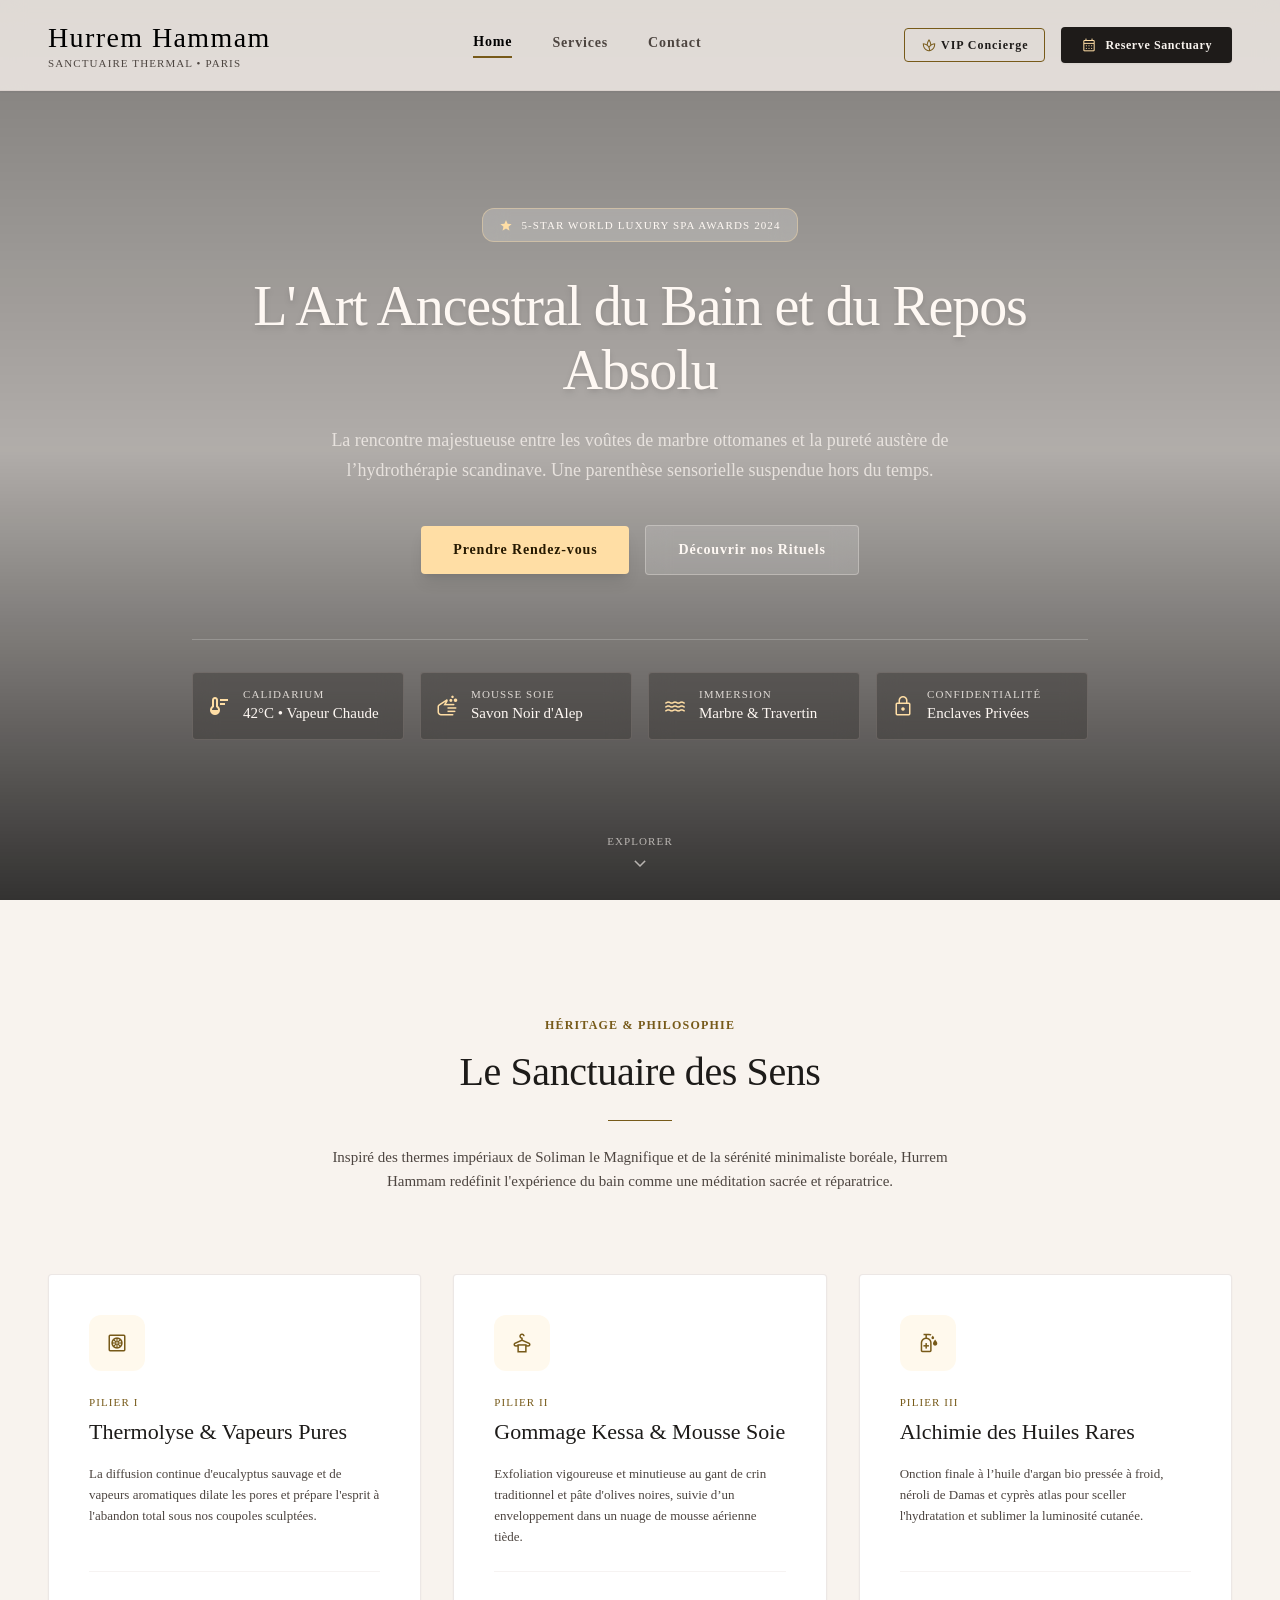
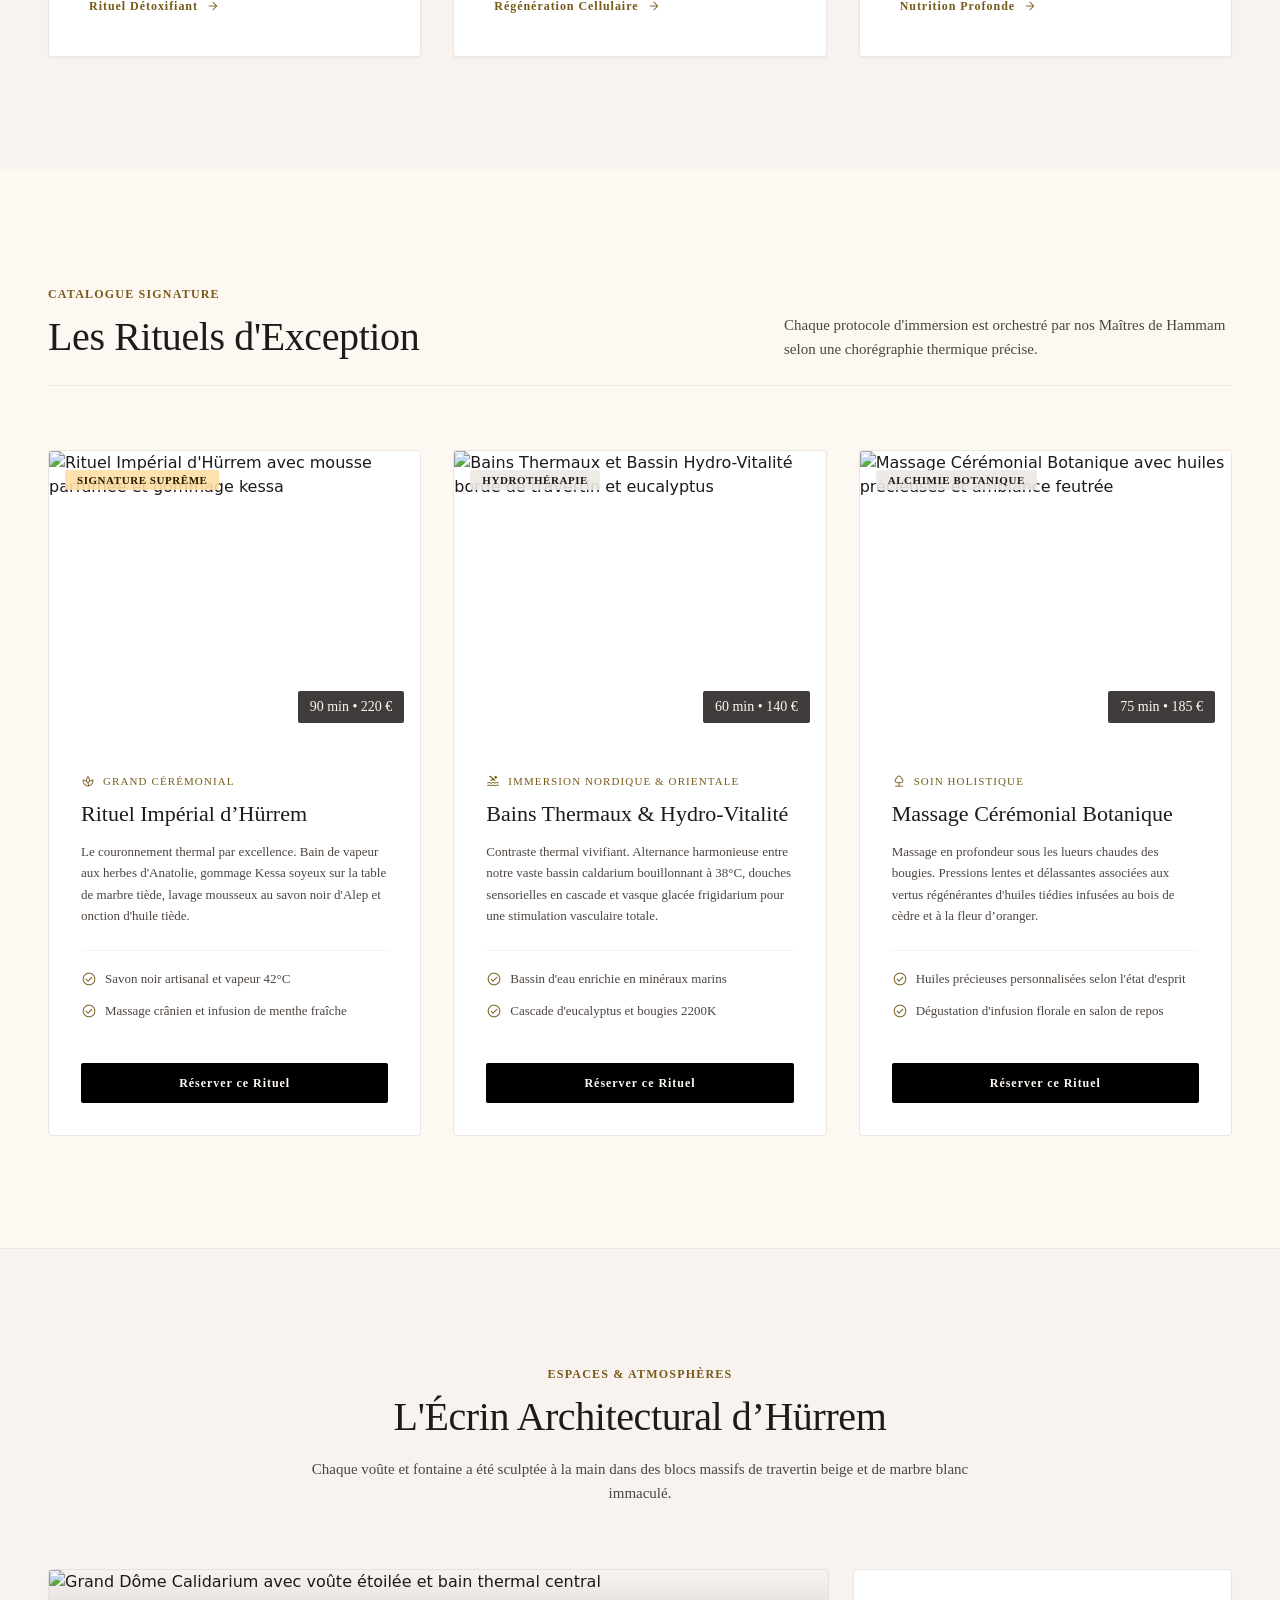
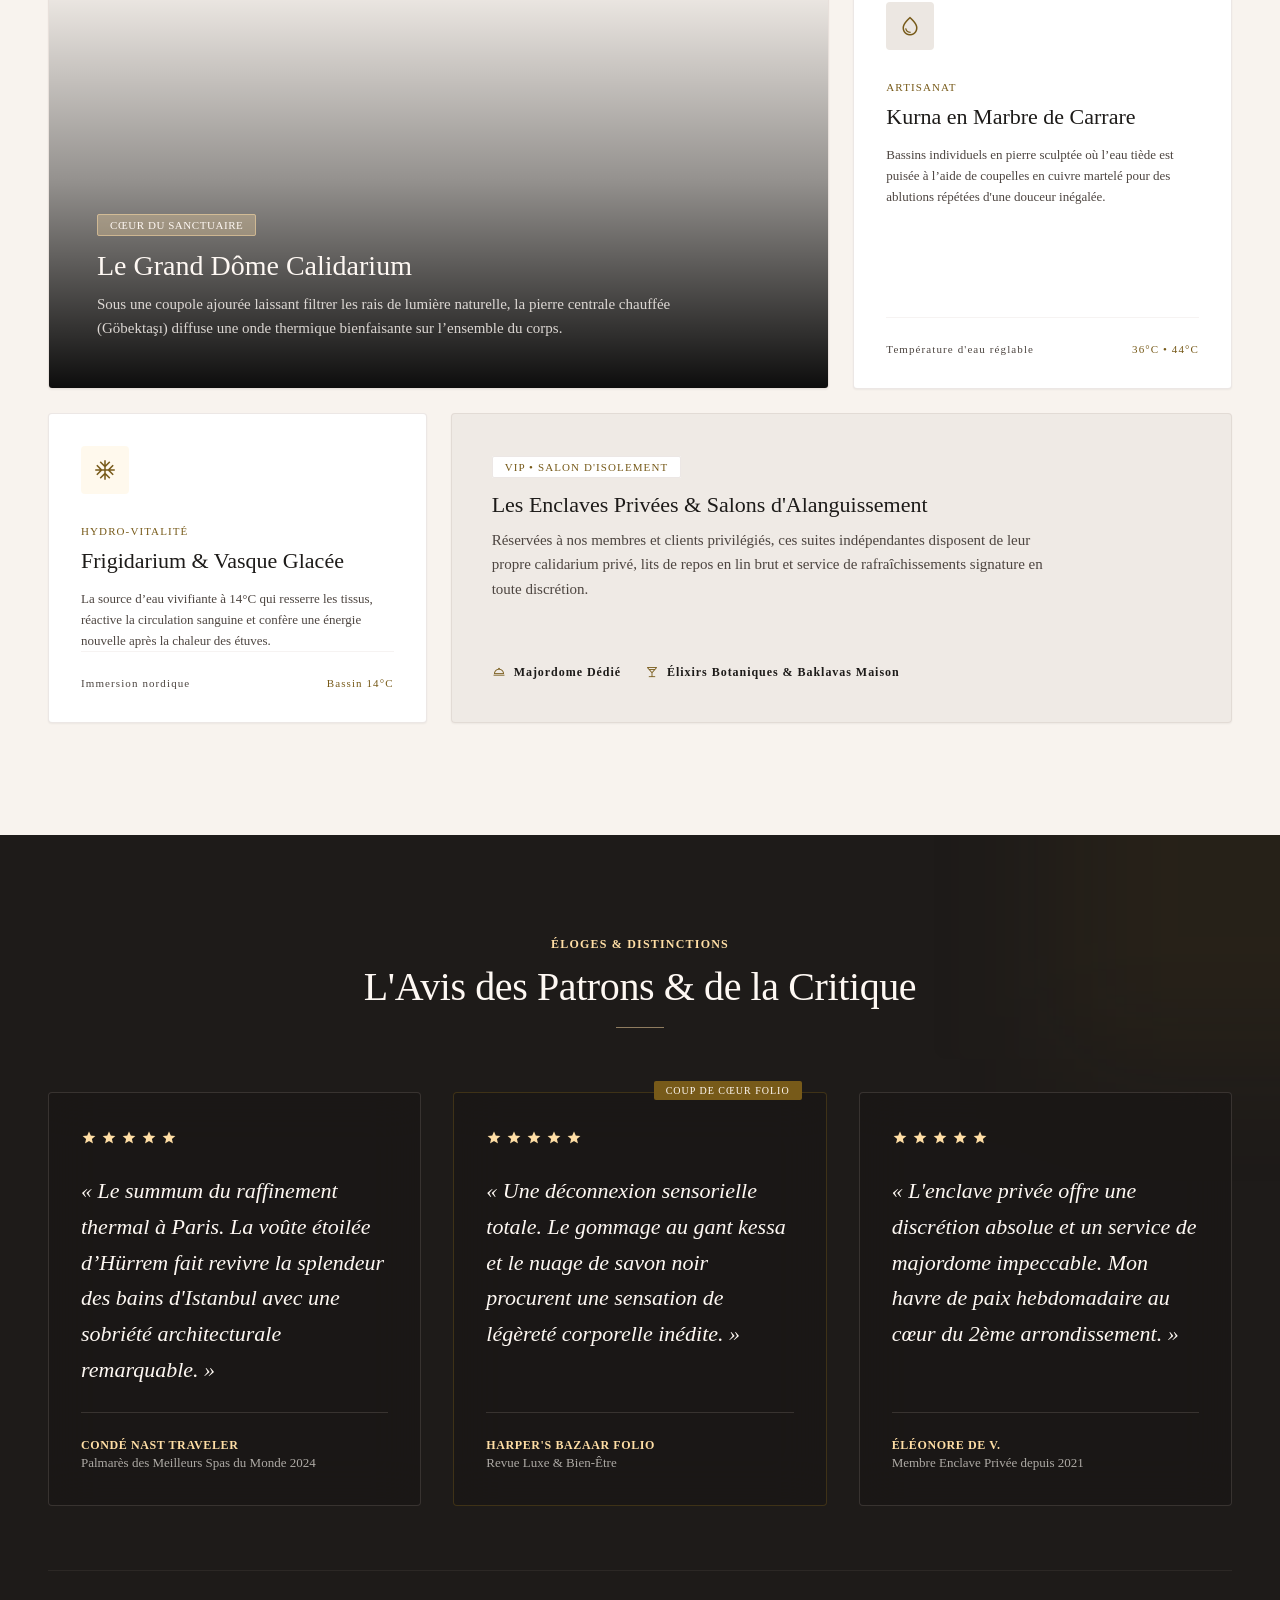
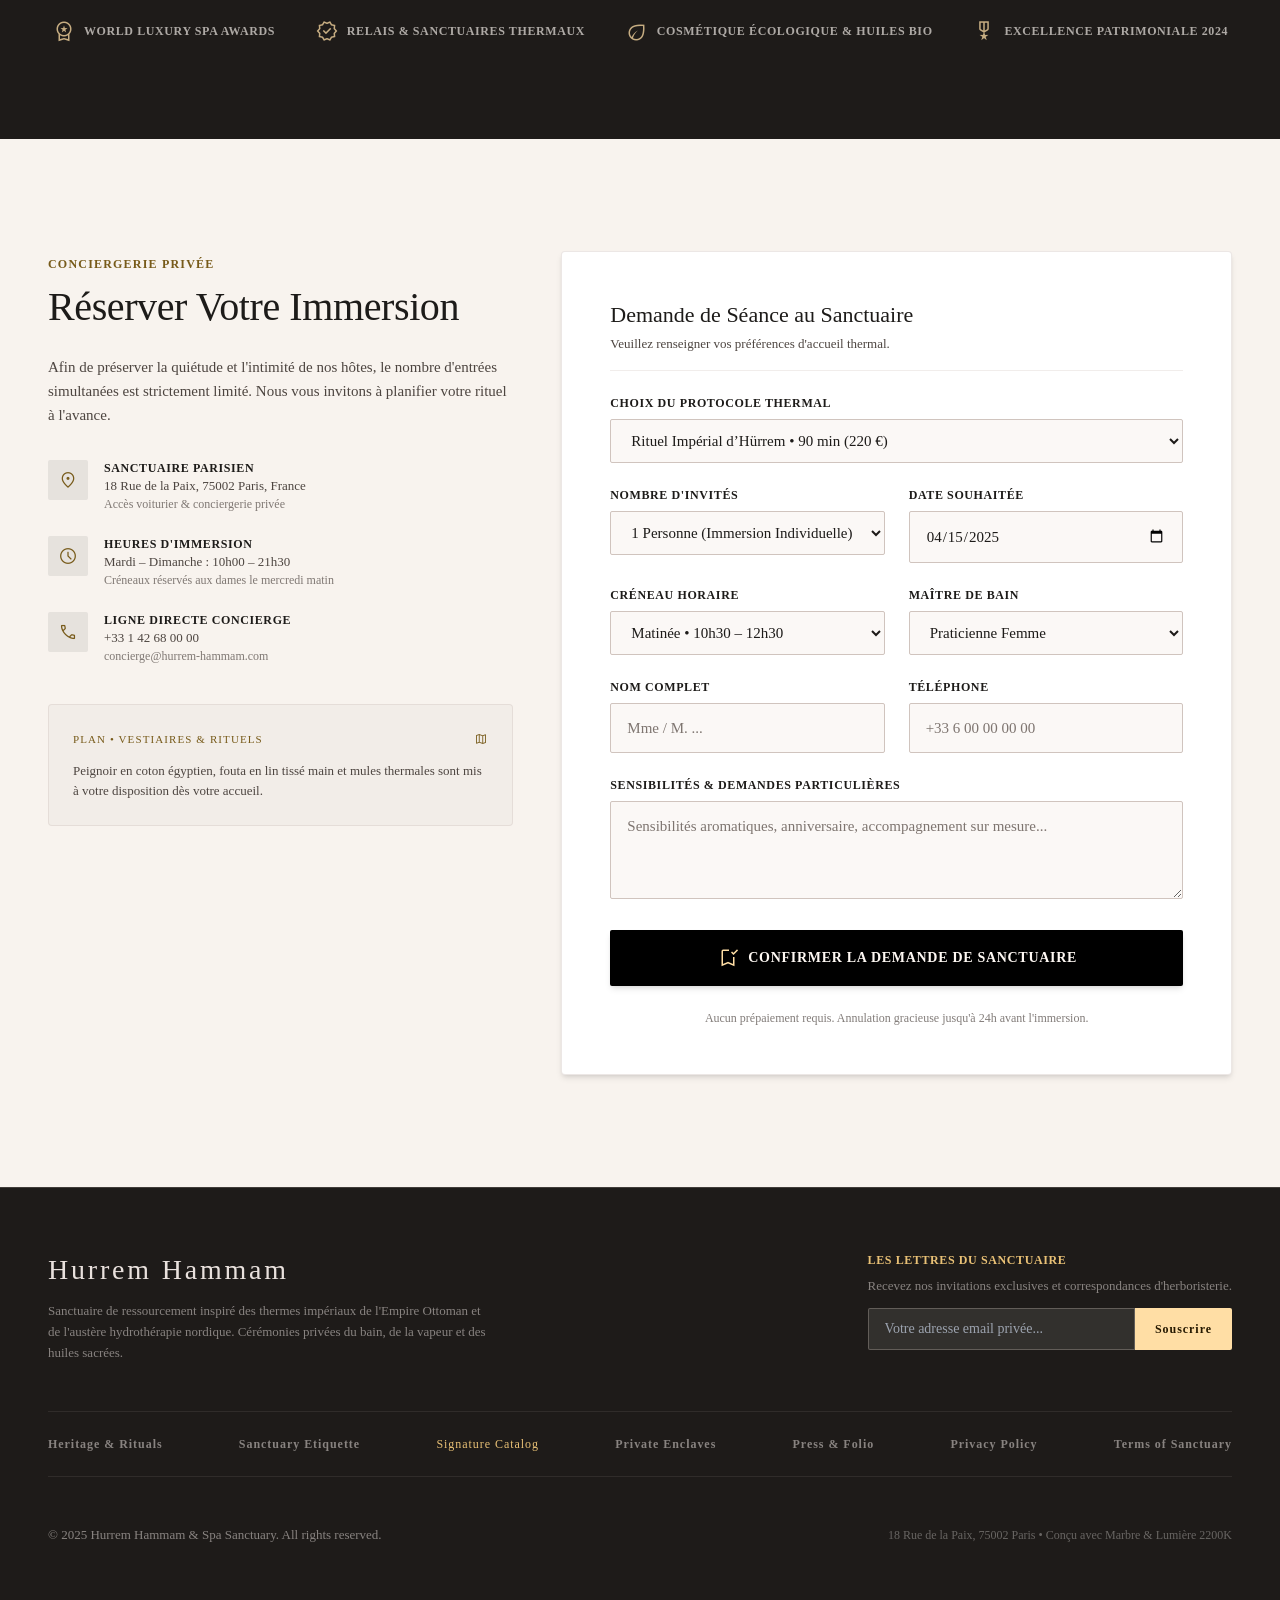
==== commit 09ef2792: "Production build: replace Tailwind CDN with compiled styles.css and add favicon Co-authored-by: Open" ====
--- a/index.html
+++ b/index.html
@@ -12,112 +12,9 @@
 <link href="https://fonts.googleapis.com/css2?family=Material+Symbols+Outlined:wght,FILL@100..700,0..1&amp;display=swap" rel="stylesheet"/>
 <link href="https://fonts.googleapis.com/css2?family=Material+Symbols+Outlined:wght,FILL@100..700,0..1&amp;display=swap" rel="stylesheet"/>
 <!-- Tailwind CSS with CDN -->
-<script src="https://cdn.tailwindcss.com?plugins=forms,container-queries"></script>
+
 <!-- Tailwind Config verbatim from Design System -->
-<script id="tailwind-config">
-    tailwind.config = {
-      darkMode: "class",
-      theme: {
-        extend: {
-          "colors": {
-            "on-tertiary-fixed": "#111f11",
-            "inverse-on-surface": "#f5f0eb",
-            "on-tertiary-fixed-variant": "#3c4b3a",
-            "surface-container-highest": "#e6e2dd",
-            "error": "#ba1a1a",
-            "tertiary-fixed": "#d7e7d1",
-            "on-surface-variant": "#4d4540",
-            "background": "#fef8f3",
-            "surface-dim": "#ded9d4",
-            "on-secondary-container": "#785a1a",
-            "surface": "#fef8f3",
-            "on-secondary": "#ffffff",
-            "primary-fixed": "#e9e1dd",
-            "secondary": "#775a19",
-            "surface-container-low": "#f8f3ee",
-            "surface-container-high": "#ece7e2",
-            "on-primary-fixed": "#1e1b19",
-            "primary-fixed-dim": "#ccc5c1",
-            "surface-variant": "#e6e2dd",
-            "on-error-container": "#93000a",
-            "on-surface": "#1d1b19",
-            "on-error": "#ffffff",
-            "secondary-container": "#fed488",
-            "inverse-surface": "#32302d",
-            "tertiary": "#000000",
-            "surface-container-lowest": "#ffffff",
-            "outline": "#7e7570",
-            "surface-container": "#f2ede8",
-            "surface-tint": "#625d5b",
-            "inverse-primary": "#ccc5c1",
-            "on-primary-container": "#888380",
-            "tertiary-container": "#111f11",
-            "secondary-fixed": "#ffdea5",
-            "outline-variant": "#d0c4be",
-            "on-tertiary": "#ffffff",
-            "primary": "#000000",
-            "secondary-fixed-dim": "#e9c176",
-            "on-tertiary-container": "#788875",
-            "tertiary-fixed-dim": "#bbcbb6",
-            "surface-bright": "#fef8f3",
-            "on-secondary-fixed": "#261900",
-            "on-background": "#1d1b19",
-            "on-secondary-fixed-variant": "#5d4201",
-            "on-primary": "#ffffff",
-            "error-container": "#ffdad6",
-            "on-primary-fixed-variant": "#4a4643",
-            "primary-container": "#1e1b19"
-          },
-          "borderRadius": {
-            "DEFAULT": "0.125rem",
-            "lg": "0.25rem",
-            "xl": "0.5rem",
-            "full": "0.75rem"
-          },
-          "spacing": {
-            "margin-tablet": "2rem",
-            "gutter": "1.5rem",
-            "space-lg": "2rem",
-            "gutter-mobile": "1rem",
-            "space-xs": "0.375rem",
-            "space-sm": "0.75rem",
-            "margin-mobile": "1.25rem",
-            "space-xl": "3.5rem",
-            "space-md": "1.25rem",
-            "margin": "4rem"
-          },
-          "fontFamily": {
-            "label-md": ["Manrope"],
-            "headline-sm": ["Playfair Display"],
-            "body-lg": ["Manrope"],
-            "headline-lg-mobile": ["Playfair Display"],
-            "body-sm": ["Manrope"],
-            "display-lg-mobile": ["Playfair Display"],
-            "label-sm": ["Manrope"],
-            "display-lg": ["Playfair Display"],
-            "body-md": ["Manrope"],
-            "label-lg": ["Manrope"],
-            "headline-md": ["Playfair Display"],
-            "headline-lg": ["Playfair Display"]
-          },
-          "fontSize": {
-            "label-md": ["12px", { "lineHeight": "16px", "letterSpacing": "0.08em", "fontWeight": "600" }],
-            "headline-sm": ["22px", { "lineHeight": "30px", "fontWeight": "500" }],
-            "body-lg": ["18px", { "lineHeight": "28px", "fontWeight": "400" }],
-            "headline-lg-mobile": ["30px", { "lineHeight": "38px", "fontWeight": "400" }],
-            "body-sm": ["13px", { "lineHeight": "20px", "fontWeight": "400" }],
-            "display-lg-mobile": ["38px", { "lineHeight": "46px", "letterSpacing": "-0.01em", "fontWeight": "400" }],
-            "label-sm": ["11px", { "lineHeight": "14px", "letterSpacing": "0.1em", "fontWeight": "500" }],
-            "display-lg": ["56px", { "lineHeight": "64px", "letterSpacing": "-0.02em", "fontWeight": "400" }],
-            "body-md": ["15px", { "lineHeight": "24px", "fontWeight": "400" }],
-            "label-lg": ["14px", { "lineHeight": "20px", "letterSpacing": "0.06em", "fontWeight": "600" }],
-            "headline-md": ["28px", { "lineHeight": "36px", "fontWeight": "500" }],
-            "headline-lg": ["40px", { "lineHeight": "48px", "letterSpacing": "-0.01em", "fontWeight": "400" }]
-          }
-        },
-      },
-    }
-  </script>
+
 <style>
     .material-symbols-outlined {
       font-variation-settings: 'FILL' 0, 'wght' 300, 'GRAD' 0, 'opsz' 24;
@@ -149,6 +46,9 @@
     .ornament-rule::before { right: 100%; margin-right: 16px; }
     .ornament-rule::after { left: 100%; margin-left: 16px; }
   </style>
+<link rel="stylesheet" href="styles.css">
+<link rel="icon" type="image/svg+xml" href="favicon.svg">
+<link rel="shortcut icon" href="favicon.ico">
 </head>
 <body class="bg-background text-on-surface antialiased selection:bg-secondary-fixed selection:text-on-secondary-fixed">
 <!-- ==========================================
--- a/styles.css
+++ b/styles.css
@@ -0,0 +1 @@
+*,:after,:before{--tw-border-spacing-x:0;--tw-border-spacing-y:0;--tw-translate-x:0;--tw-translate-y:0;--tw-rotate:0;--tw-skew-x:0;--tw-skew-y:0;--tw-scale-x:1;--tw-scale-y:1;--tw-pan-x: ;--tw-pan-y: ;--tw-pinch-zoom: ;--tw-scroll-snap-strictness:proximity;--tw-gradient-from-position: ;--tw-gradient-via-position: ;--tw-gradient-to-position: ;--tw-ordinal: ;--tw-slashed-zero: ;--tw-numeric-figure: ;--tw-numeric-spacing: ;--tw-numeric-fraction: ;--tw-ring-inset: ;--tw-ring-offset-width:0px;--tw-ring-offset-color:#fff;--tw-ring-color:rgba(59,130,246,.5);--tw-ring-offset-shadow:0 0 #0000;--tw-ring-shadow:0 0 #0000;--tw-shadow:0 0 #0000;--tw-shadow-colored:0 0 #0000;--tw-blur: ;--tw-brightness: ;--tw-contrast: ;--tw-grayscale: ;--tw-hue-rotate: ;--tw-invert: ;--tw-saturate: ;--tw-sepia: ;--tw-drop-shadow: ;--tw-backdrop-blur: ;--tw-backdrop-brightness: ;--tw-backdrop-contrast: ;--tw-backdrop-grayscale: ;--tw-backdrop-hue-rotate: ;--tw-backdrop-invert: ;--tw-backdrop-opacity: ;--tw-backdrop-saturate: ;--tw-backdrop-sepia: ;--tw-contain-size: ;--tw-contain-layout: ;--tw-contain-paint: ;--tw-contain-style: }::backdrop{--tw-border-spacing-x:0;--tw-border-spacing-y:0;--tw-translate-x:0;--tw-translate-y:0;--tw-rotate:0;--tw-skew-x:0;--tw-skew-y:0;--tw-scale-x:1;--tw-scale-y:1;--tw-pan-x: ;--tw-pan-y: ;--tw-pinch-zoom: ;--tw-scroll-snap-strictness:proximity;--tw-gradient-from-position: ;--tw-gradient-via-position: ;--tw-gradient-to-position: ;--tw-ordinal: ;--tw-slashed-zero: ;--tw-numeric-figure: ;--tw-numeric-spacing: ;--tw-numeric-fraction: ;--tw-ring-inset: ;--tw-ring-offset-width:0px;--tw-ring-offset-color:#fff;--tw-ring-color:rgba(59,130,246,.5);--tw-ring-offset-shadow:0 0 #0000;--tw-ring-shadow:0 0 #0000;--tw-shadow:0 0 #0000;--tw-shadow-colored:0 0 #0000;--tw-blur: ;--tw-brightness: ;--tw-contrast: ;--tw-grayscale: ;--tw-hue-rotate: ;--tw-invert: ;--tw-saturate: ;--tw-sepia: ;--tw-drop-shadow: ;--tw-backdrop-blur: ;--tw-backdrop-brightness: ;--tw-backdrop-contrast: ;--tw-backdrop-grayscale: ;--tw-backdrop-hue-rotate: ;--tw-backdrop-invert: ;--tw-backdrop-opacity: ;--tw-backdrop-saturate: ;--tw-backdrop-sepia: ;--tw-contain-size: ;--tw-contain-layout: ;--tw-contain-paint: ;--tw-contain-style: }/*! tailwindcss v3.4.19 | MIT License | https://tailwindcss.com*/*,:after,:before{box-sizing:border-box;border:0 solid #e5e7eb}:after,:before{--tw-content:""}:host,html{line-height:1.5;-webkit-text-size-adjust:100%;-moz-tab-size:4;-o-tab-size:4;tab-size:4;font-family:ui-sans-serif,system-ui,sans-serif,Apple Color Emoji,Segoe UI Emoji,Segoe UI Symbol,Noto Color Emoji;font-feature-settings:normal;font-variation-settings:normal;-webkit-tap-highlight-color:transparent}body{margin:0;line-height:inherit}hr{height:0;color:inherit;border-top-width:1px}abbr:where([title]){-webkit-text-decoration:underline dotted;text-decoration:underline dotted}h1,h2,h3,h4,h5,h6{font-size:inherit;font-weight:inherit}a{color:inherit;text-decoration:inherit}b,strong{font-weight:bolder}code,kbd,pre,samp{font-family:ui-monospace,SFMono-Regular,Menlo,Monaco,Consolas,Liberation Mono,Courier New,monospace;font-feature-settings:normal;font-variation-settings:normal;font-size:1em}small{font-size:80%}sub,sup{font-size:75%;line-height:0;position:relative;vertical-align:baseline}sub{bottom:-.25em}sup{top:-.5em}table{text-indent:0;border-color:inherit;border-collapse:collapse}button,input,optgroup,select,textarea{font-family:inherit;font-feature-settings:inherit;font-variation-settings:inherit;font-size:100%;font-weight:inherit;line-height:inherit;letter-spacing:inherit;color:inherit;margin:0;padding:0}button,select{text-transform:none}button,input:where([type=button]),input:where([type=reset]),input:where([type=submit]){-webkit-appearance:button;background-color:transparent;background-image:none}:-moz-focusring{outline:auto}:-moz-ui-invalid{box-shadow:none}progress{vertical-align:baseline}::-webkit-inner-spin-button,::-webkit-outer-spin-button{height:auto}[type=search]{-webkit-appearance:textfield;outline-offset:-2px}::-webkit-search-decoration{-webkit-appearance:none}::-webkit-file-upload-button{-webkit-appearance:button;font:inherit}summary{display:list-item}blockquote,dd,dl,figure,h1,h2,h3,h4,h5,h6,hr,p,pre{margin:0}fieldset{margin:0}fieldset,legend{padding:0}menu,ol,ul{list-style:none;margin:0;padding:0}dialog{padding:0}textarea{resize:vertical}input::-moz-placeholder,textarea::-moz-placeholder{opacity:1;color:#9ca3af}input::placeholder,textarea::placeholder{opacity:1;color:#9ca3af}[role=button],button{cursor:pointer}:disabled{cursor:default}audio,canvas,embed,iframe,img,object,svg,video{display:block;vertical-align:middle}img,video{max-width:100%;height:auto}[hidden]:where(:not([hidden=until-found])){display:none}.sr-only{position:absolute;width:1px;height:1px;padding:0;margin:-1px;overflow:hidden;clip:rect(0,0,0,0);white-space:nowrap;border-width:0}.pointer-events-none{pointer-events:none}.invisible{visibility:hidden}.fixed{position:fixed}.absolute{position:absolute}.relative{position:relative}.sticky{position:sticky}.inset-0{inset:0}.inset-x-0{left:0;right:0}.inset-x-4{left:1rem;right:1rem}.-right-40{right:-10rem}.-top-3{top:-.75rem}.-top-3\.5{top:-.875rem}.-top-40{top:-10rem}.bottom-4{bottom:1rem}.bottom-6{bottom:1.5rem}.left-1\/2{left:50%}.left-4{left:1rem}.right-4{right:1rem}.right-6{right:1.5rem}.top-0{top:0}.top-4{top:1rem}.top-\[73px\]{top:73px}.z-0{z-index:0}.z-10{z-index:10}.z-40{z-index:40}.z-50{z-index:50}.mx-auto{margin-left:auto;margin-right:auto}.mb-1{margin-bottom:.25rem}.mb-10{margin-bottom:2.5rem}.mb-12{margin-bottom:3rem}.mb-14{margin-bottom:3.5rem}.mb-16{margin-bottom:4rem}.mb-2{margin-bottom:.5rem}.mb-20{margin-bottom:5rem}.mb-3{margin-bottom:.75rem}.mb-4{margin-bottom:1rem}.mb-6{margin-bottom:1.5rem}.mb-8{margin-bottom:2rem}.ml-2{margin-left:.5rem}.mr-2{margin-right:.5rem}.mt-1{margin-top:.25rem}.mt-10{margin-top:2.5rem}.mt-12{margin-top:3rem}.mt-16{margin-top:4rem}.mt-2{margin-top:.5rem}.mt-3{margin-top:.75rem}.mt-4{margin-top:1rem}.mt-6{margin-top:1.5rem}.block{display:block}.flex{display:flex}.inline-flex{display:inline-flex}.table{display:table}.grid{display:grid}.hidden{display:none}.h-1\.5{height:.375rem}.h-10{height:2.5rem}.h-12{height:3rem}.h-14{height:3.5rem}.h-4{height:1rem}.h-6{height:1.5rem}.h-64{height:16rem}.h-72{height:18rem}.h-96{height:24rem}.h-\[460px\]{height:460px}.h-full{height:100%}.h-px{height:1px}.min-h-\[420px\]{min-height:420px}.min-h-\[75vh\]{min-height:75vh}.min-h-screen{min-height:100vh}.w-1\.5{width:.375rem}.w-10{width:2.5rem}.w-12{width:3rem}.w-14{width:3.5rem}.w-16{width:4rem}.w-4{width:1rem}.w-6{width:1.5rem}.w-96{width:24rem}.w-full{width:100%}.max-w-2xl{max-width:42rem}.max-w-3xl{max-width:48rem}.max-w-4xl{max-width:56rem}.max-w-5xl{max-width:64rem}.max-w-7xl{max-width:80rem}.max-w-md{max-width:28rem}.max-w-xl{max-width:36rem}.flex-shrink-0{flex-shrink:0}.flex-grow{flex-grow:1}.-translate-x-1\/2{--tw-translate-x:-50%}.-translate-x-1\/2,.scale-100{transform:translate(var(--tw-translate-x),var(--tw-translate-y)) rotate(var(--tw-rotate)) skewX(var(--tw-skew-x)) skewY(var(--tw-skew-y)) scaleX(var(--tw-scale-x)) scaleY(var(--tw-scale-y))}.scale-100{--tw-scale-x:1;--tw-scale-y:1}.scale-105{--tw-scale-x:1.05;--tw-scale-y:1.05}.scale-105,.transform{transform:translate(var(--tw-translate-x),var(--tw-translate-y)) rotate(var(--tw-rotate)) skewX(var(--tw-skew-x)) skewY(var(--tw-skew-y)) scaleX(var(--tw-scale-x)) scaleY(var(--tw-scale-y))}@keyframes bounce{0%,to{transform:translateY(-25%);animation-timing-function:cubic-bezier(.8,0,1,1)}50%{transform:none;animation-timing-function:cubic-bezier(0,0,.2,1)}}.animate-bounce{animation:bounce 1s infinite}@keyframes pulse{50%{opacity:.5}}.animate-pulse{animation:pulse 2s cubic-bezier(.4,0,.6,1) infinite}.cursor-pointer{cursor:pointer}.select-none{-webkit-user-select:none;-moz-user-select:none;user-select:none}.scroll-mt-24{scroll-margin-top:6rem}.grid-cols-1{grid-template-columns:repeat(1,minmax(0,1fr))}.grid-cols-2{grid-template-columns:repeat(2,minmax(0,1fr))}.grid-cols-3{grid-template-columns:repeat(3,minmax(0,1fr))}.grid-cols-4{grid-template-columns:repeat(4,minmax(0,1fr))}.flex-col{flex-direction:column}.flex-wrap{flex-wrap:wrap}.items-start{align-items:flex-start}.items-end{align-items:flex-end}.items-center{align-items:center}.items-baseline{align-items:baseline}.justify-end{justify-content:flex-end}.justify-center{justify-content:center}.justify-between{justify-content:space-between}.justify-around{justify-content:space-around}.gap-1{gap:.25rem}.gap-1\.5{gap:.375rem}.gap-10{gap:2.5rem}.gap-12{gap:3rem}.gap-2{gap:.5rem}.gap-2\.5{gap:.625rem}.gap-3{gap:.75rem}.gap-4{gap:1rem}.gap-6{gap:1.5rem}.gap-8{gap:2rem}.gap-y-4{row-gap:1rem}.space-x-1>:not([hidden])~:not([hidden]){--tw-space-x-reverse:0;margin-right:calc(.25rem*var(--tw-space-x-reverse));margin-left:calc(.25rem*(1 - var(--tw-space-x-reverse)))}.space-x-10>:not([hidden])~:not([hidden]){--tw-space-x-reverse:0;margin-right:calc(2.5rem*var(--tw-space-x-reverse));margin-left:calc(2.5rem*(1 - var(--tw-space-x-reverse)))}.space-x-2>:not([hidden])~:not([hidden]){--tw-space-x-reverse:0;margin-right:calc(.5rem*var(--tw-space-x-reverse));margin-left:calc(.5rem*(1 - var(--tw-space-x-reverse)))}.space-x-3>:not([hidden])~:not([hidden]){--tw-space-x-reverse:0;margin-right:calc(.75rem*var(--tw-space-x-reverse));margin-left:calc(.75rem*(1 - var(--tw-space-x-reverse)))}.space-x-4>:not([hidden])~:not([hidden]){--tw-space-x-reverse:0;margin-right:calc(1rem*var(--tw-space-x-reverse));margin-left:calc(1rem*(1 - var(--tw-space-x-reverse)))}.space-y-1>:not([hidden])~:not([hidden]){--tw-space-y-reverse:0;margin-top:calc(.25rem*(1 - var(--tw-space-y-reverse)));margin-bottom:calc(.25rem*var(--tw-space-y-reverse))}.space-y-2>:not([hidden])~:not([hidden]){--tw-space-y-reverse:0;margin-top:calc(.5rem*(1 - var(--tw-space-y-reverse)));margin-bottom:calc(.5rem*var(--tw-space-y-reverse))}.space-y-3>:not([hidden])~:not([hidden]){--tw-space-y-reverse:0;margin-top:calc(.75rem*(1 - var(--tw-space-y-reverse)));margin-bottom:calc(.75rem*var(--tw-space-y-reverse))}.space-y-4>:not([hidden])~:not([hidden]){--tw-space-y-reverse:0;margin-top:calc(1rem*(1 - var(--tw-space-y-reverse)));margin-bottom:calc(1rem*var(--tw-space-y-reverse))}.space-y-6>:not([hidden])~:not([hidden]){--tw-space-y-reverse:0;margin-top:calc(1.5rem*(1 - var(--tw-space-y-reverse)));margin-bottom:calc(1.5rem*var(--tw-space-y-reverse))}.divide-x>:not([hidden])~:not([hidden]){--tw-divide-x-reverse:0;border-right-width:calc(1px*var(--tw-divide-x-reverse));border-left-width:calc(1px*(1 - var(--tw-divide-x-reverse)))}.divide-outline-variant\/40>:not([hidden])~:not([hidden]){border-color:hsla(20,16%,78%,.4)}.self-start{align-self:flex-start}.overflow-hidden{overflow:hidden}.overflow-x-auto{overflow-x:auto}.scroll-smooth{scroll-behavior:smooth}.whitespace-nowrap{white-space:nowrap}.rounded{border-radius:.125rem}.rounded-full{border-radius:.75rem}.rounded-lg{border-radius:.25rem}.rounded-xl{border-radius:.5rem}.rounded-l{border-top-left-radius:.125rem;border-bottom-left-radius:.125rem}.rounded-l-lg{border-top-left-radius:.25rem;border-bottom-left-radius:.25rem}.rounded-r{border-top-right-radius:.125rem;border-bottom-right-radius:.125rem}.rounded-r-lg{border-top-right-radius:.25rem;border-bottom-right-radius:.25rem}.border{border-width:1px}.border-2{border-width:2px}.border-y{border-top-width:1px}.border-b,.border-y{border-bottom-width:1px}.border-b-2{border-bottom-width:2px}.border-r{border-right-width:1px}.border-t{border-top-width:1px}.border-outline-variant{--tw-border-opacity:1;border-color:rgb(208 196 190/var(--tw-border-opacity,1))}.border-outline-variant\/10{border-color:hsla(20,16%,78%,.1)}.border-outline-variant\/20{border-color:hsla(20,16%,78%,.2)}.border-outline-variant\/30{border-color:hsla(20,16%,78%,.3)}.border-outline-variant\/40{border-color:hsla(20,16%,78%,.4)}.border-outline-variant\/50{border-color:hsla(20,16%,78%,.5)}.border-outline-variant\/60{border-color:hsla(20,16%,78%,.6)}.border-outline\/20{border-color:hsla(21,6%,47%,.2)}.border-outline\/30{border-color:hsla(21,6%,47%,.3)}.border-secondary{--tw-border-opacity:1;border-color:rgb(119 90 25/var(--tw-border-opacity,1))}.border-secondary-fixed\/40{border-color:rgba(255,222,165,.4)}.border-secondary-fixed\/50{border-color:rgba(255,222,165,.5)}.border-secondary\/30{border-color:rgba(119,90,25,.3)}.border-secondary\/40{border-color:rgba(119,90,25,.4)}.border-surface-container-highest\/40{border-color:hsla(33,15%,88%,.4)}.border-surface-container-lowest\/20{border-color:hsla(0,0%,100%,.2)}.bg-background{--tw-bg-opacity:1;background-color:rgb(254 248 243/var(--tw-bg-opacity,1))}.bg-emerald-600{--tw-bg-opacity:1;background-color:rgb(5 150 105/var(--tw-bg-opacity,1))}.bg-inverse-surface{--tw-bg-opacity:1;background-color:rgb(50 48 45/var(--tw-bg-opacity,1))}.bg-inverse-surface\/40{background-color:rgba(50,48,45,.4)}.bg-primary{--tw-bg-opacity:1;background-color:rgb(0 0 0/var(--tw-bg-opacity,1))}.bg-primary-container{--tw-bg-opacity:1;background-color:rgb(30 27 25/var(--tw-bg-opacity,1))}.bg-primary-container\/85{background-color:rgba(30,27,25,.85)}.bg-secondary{--tw-bg-opacity:1;background-color:rgb(119 90 25/var(--tw-bg-opacity,1))}.bg-secondary-container{--tw-bg-opacity:1;background-color:rgb(254 212 136/var(--tw-bg-opacity,1))}.bg-secondary-fixed{--tw-bg-opacity:1;background-color:rgb(255 222 165/var(--tw-bg-opacity,1))}.bg-secondary-fixed-dim{--tw-bg-opacity:1;background-color:rgb(233 193 118/var(--tw-bg-opacity,1))}.bg-secondary-fixed\/20{background-color:rgba(255,222,165,.2)}.bg-secondary-fixed\/30{background-color:rgba(255,222,165,.3)}.bg-secondary-fixed\/40{background-color:rgba(255,222,165,.4)}.bg-secondary-fixed\/50{background-color:rgba(255,222,165,.5)}.bg-secondary-fixed\/90{background-color:rgba(255,222,165,.9)}.bg-secondary\/10{background-color:rgba(119,90,25,.1)}.bg-surface{--tw-bg-opacity:1;background-color:rgb(254 248 243/var(--tw-bg-opacity,1))}.bg-surface-container{--tw-bg-opacity:1;background-color:rgb(242 237 232/var(--tw-bg-opacity,1))}.bg-surface-container-high{--tw-bg-opacity:1;background-color:rgb(236 231 226/var(--tw-bg-opacity,1))}.bg-surface-container-high\/90{background-color:hsla(30,21%,91%,.9)}.bg-surface-container-highest{--tw-bg-opacity:1;background-color:rgb(230 226 221/var(--tw-bg-opacity,1))}.bg-surface-container-highest\/20{background-color:hsla(33,15%,88%,.2)}.bg-surface-container-highest\/50{background-color:hsla(33,15%,88%,.5)}.bg-surface-container-low{--tw-bg-opacity:1;background-color:rgb(248 243 238/var(--tw-bg-opacity,1))}.bg-surface-container-low\/40{background-color:hsla(30,42%,95%,.4)}.bg-surface-container-low\/50{background-color:hsla(30,42%,95%,.5)}.bg-surface-container-low\/60{background-color:hsla(30,42%,95%,.6)}.bg-surface-container-low\/70{background-color:hsla(30,42%,95%,.7)}.bg-surface-container-low\/75{background-color:hsla(30,42%,95%,.75)}.bg-surface-container-low\/80{background-color:hsla(30,42%,95%,.8)}.bg-surface-container-lowest{--tw-bg-opacity:1;background-color:rgb(255 255 255/var(--tw-bg-opacity,1))}.bg-surface-container-lowest\/15{background-color:hsla(0,0%,100%,.15)}.bg-surface-container-lowest\/20{background-color:hsla(0,0%,100%,.2)}.bg-surface-container\/60{background-color:hsla(30,28%,93%,.6)}.bg-surface\/90{background-color:hsla(27,85%,97%,.9)}.bg-tertiary-fixed{--tw-bg-opacity:1;background-color:rgb(215 231 209/var(--tw-bg-opacity,1))}.bg-\[radial-gradient\(ellipse_at_center\2c transparent_0\%\2c rgba\(29\2c 27\2c 25\2c 0\.45\)_100\%\)\]{background-image:radial-gradient(ellipse at center,transparent 0,rgba(29,27,25,.45) 100%)}.bg-gradient-to-t{background-image:linear-gradient(to top,var(--tw-gradient-stops))}.from-primary-container\/80{--tw-gradient-from:rgba(30,27,25,.8) var(--tw-gradient-from-position);--tw-gradient-to:rgba(30,27,25,0) var(--tw-gradient-to-position);--tw-gradient-stops:var(--tw-gradient-from),var(--tw-gradient-to)}.from-primary\/80{--tw-gradient-from:rgba(0,0,0,.8) var(--tw-gradient-from-position);--tw-gradient-to:transparent var(--tw-gradient-to-position);--tw-gradient-stops:var(--tw-gradient-from),var(--tw-gradient-to)}.from-primary\/95{--tw-gradient-from:rgba(0,0,0,.95) var(--tw-gradient-from-position);--tw-gradient-to:transparent var(--tw-gradient-to-position);--tw-gradient-stops:var(--tw-gradient-from),var(--tw-gradient-to)}.from-surface{--tw-gradient-from:#fef8f3 var(--tw-gradient-from-position);--tw-gradient-to:hsla(27,85%,97%,0) var(--tw-gradient-to-position);--tw-gradient-stops:var(--tw-gradient-from),var(--tw-gradient-to)}.from-transparent{--tw-gradient-from:transparent var(--tw-gradient-from-position);--tw-gradient-to:transparent var(--tw-gradient-to-position);--tw-gradient-stops:var(--tw-gradient-from),var(--tw-gradient-to)}.via-primary\/20{--tw-gradient-to:transparent var(--tw-gradient-to-position);--tw-gradient-stops:var(--tw-gradient-from),rgba(0,0,0,.2) var(--tw-gradient-via-position),var(--tw-gradient-to)}.via-primary\/30{--tw-gradient-to:transparent var(--tw-gradient-to-position);--tw-gradient-stops:var(--tw-gradient-from),rgba(0,0,0,.3) var(--tw-gradient-via-position),var(--tw-gradient-to)}.via-primary\/40{--tw-gradient-to:transparent var(--tw-gradient-to-position);--tw-gradient-stops:var(--tw-gradient-from),rgba(0,0,0,.4) var(--tw-gradient-via-position),var(--tw-gradient-to)}.via-surface\/60{--tw-gradient-to:hsla(27,85%,97%,0) var(--tw-gradient-to-position);--tw-gradient-stops:var(--tw-gradient-from),hsla(27,85%,97%,.6) var(--tw-gradient-via-position),var(--tw-gradient-to)}.via-transparent{--tw-gradient-to:transparent var(--tw-gradient-to-position);--tw-gradient-stops:var(--tw-gradient-from),transparent var(--tw-gradient-via-position),var(--tw-gradient-to)}.to-primary-container\/40{--tw-gradient-to:rgba(30,27,25,.4) var(--tw-gradient-to-position)}.to-primary\/50{--tw-gradient-to:rgba(0,0,0,.5) var(--tw-gradient-to-position)}.to-primary\/70{--tw-gradient-to:rgba(0,0,0,.7) var(--tw-gradient-to-position)}.to-transparent{--tw-gradient-to:transparent var(--tw-gradient-to-position)}.object-cover{-o-object-fit:cover;object-fit:cover}.object-center{-o-object-position:center;object-position:center}.p-3{padding:.75rem}.p-3\.5{padding:.875rem}.p-4{padding:1rem}.p-5{padding:1.25rem}.p-6{padding:1.5rem}.p-8{padding:2rem}.px-10{padding-left:2.5rem;padding-right:2.5rem}.px-2{padding-left:.5rem;padding-right:.5rem}.px-3{padding-left:.75rem;padding-right:.75rem}.px-3\.5{padding-left:.875rem;padding-right:.875rem}.px-4{padding-left:1rem;padding-right:1rem}.px-5{padding-left:1.25rem;padding-right:1.25rem}.px-6{padding-left:1.5rem;padding-right:1.5rem}.px-8{padding-left:2rem;padding-right:2rem}.py-0\.5{padding-top:.125rem;padding-bottom:.125rem}.py-1{padding-top:.25rem;padding-bottom:.25rem}.py-1\.5{padding-top:.375rem;padding-bottom:.375rem}.py-12{padding-top:3rem;padding-bottom:3rem}.py-16{padding-top:4rem;padding-bottom:4rem}.py-2{padding-top:.5rem;padding-bottom:.5rem}.py-2\.5{padding-top:.625rem;padding-bottom:.625rem}.py-20{padding-top:5rem;padding-bottom:5rem}.py-24{padding-top:6rem;padding-bottom:6rem}.py-28{padding-top:7rem;padding-bottom:7rem}.py-3{padding-top:.75rem;padding-bottom:.75rem}.py-3\.5{padding-top:.875rem;padding-bottom:.875rem}.py-4{padding-top:1rem;padding-bottom:1rem}.py-5{padding-top:1.25rem;padding-bottom:1.25rem}.py-6{padding-top:1.5rem;padding-bottom:1.5rem}.py-8{padding-top:2rem;padding-bottom:2rem}.pb-1{padding-bottom:.25rem}.pb-2{padding-bottom:.5rem}.pb-20{padding-bottom:5rem}.pb-4{padding-bottom:1rem}.pb-6{padding-bottom:1.5rem}.pt-0{padding-top:0}.pt-1{padding-top:.25rem}.pt-12{padding-top:3rem}.pt-2{padding-top:.5rem}.pt-24{padding-top:6rem}.pt-28{padding-top:7rem}.pt-3{padding-top:.75rem}.pt-32{padding-top:8rem}.pt-4{padding-top:1rem}.pt-6{padding-top:1.5rem}.pt-8{padding-top:2rem}.text-left{text-align:left}.text-center{text-align:center}.font-body-lg,.font-body-md,.font-body-sm{font-family:Manrope}.font-display-lg,.font-display-lg-mobile,.font-headline-lg,.font-headline-md,.font-headline-sm{font-family:Playfair Display}.font-label-lg,.font-label-md,.font-label-sm{font-family:Manrope}.text-2xl{font-size:1.5rem;line-height:2rem}.text-\[10px\]{font-size:10px}.text-\[11px\]{font-size:11px}.text-\[12px\]{font-size:12px}.text-base{font-size:1rem;line-height:1.5rem}.text-body-lg{font-size:18px;line-height:28px;font-weight:400}.text-body-md{font-size:15px;line-height:24px;font-weight:400}.text-body-sm{font-size:13px;line-height:20px;font-weight:400}.text-display-lg-mobile{font-size:38px;line-height:46px;letter-spacing:-.01em;font-weight:400}.text-headline-lg{font-size:40px;line-height:48px;letter-spacing:-.01em;font-weight:400}.text-headline-md{font-size:28px;line-height:36px;font-weight:500}.text-headline-sm{font-size:22px;line-height:30px;font-weight:500}.text-label-lg{font-size:14px;line-height:20px;letter-spacing:.06em;font-weight:600}.text-label-md{font-size:12px;line-height:16px;letter-spacing:.08em;font-weight:600}.text-label-sm{font-size:11px;line-height:14px;letter-spacing:.1em;font-weight:500}.text-lg{font-size:1.125rem;line-height:1.75rem}.text-sm{font-size:.875rem;line-height:1.25rem}.text-xl{font-size:1.25rem;line-height:1.75rem}.text-xs{font-size:.75rem;line-height:1rem}.font-bold{font-weight:700}.font-light{font-weight:300}.font-medium{font-weight:500}.font-normal{font-weight:400}.font-semibold{font-weight:600}.uppercase{text-transform:uppercase}.italic{font-style:italic}.not-italic{font-style:normal}.leading-none{line-height:1}.leading-relaxed{line-height:1.625}.leading-tight{line-height:1.25}.tracking-\[0\.16em\]{letter-spacing:.16em}.tracking-\[0\.25em\]{letter-spacing:.25em}.tracking-\[0\.2em\]{letter-spacing:.2em}.tracking-tight{letter-spacing:-.025em}.tracking-wide{letter-spacing:.025em}.tracking-wider{letter-spacing:.05em}.tracking-widest{letter-spacing:.1em}.text-on-primary-container{--tw-text-opacity:1;color:rgb(136 131 128/var(--tw-text-opacity,1))}.text-on-primary-container\/70{color:hsla(23,3%,52%,.7)}.text-on-primary-fixed{--tw-text-opacity:1;color:rgb(30 27 25/var(--tw-text-opacity,1))}.text-on-secondary-container{--tw-text-opacity:1;color:rgb(120 90 26/var(--tw-text-opacity,1))}.text-on-secondary-fixed{--tw-text-opacity:1;color:rgb(38 25 0/var(--tw-text-opacity,1))}.text-on-surface{--tw-text-opacity:1;color:rgb(29 27 25/var(--tw-text-opacity,1))}.text-on-surface-variant{--tw-text-opacity:1;color:rgb(77 69 64/var(--tw-text-opacity,1))}.text-on-surface-variant\/70{color:rgba(77,69,64,.7)}.text-on-tertiary-fixed-variant{--tw-text-opacity:1;color:rgb(60 75 58/var(--tw-text-opacity,1))}.text-outline{--tw-text-opacity:1;color:rgb(126 117 112/var(--tw-text-opacity,1))}.text-outline-variant{--tw-text-opacity:1;color:rgb(208 196 190/var(--tw-text-opacity,1))}.text-primary{--tw-text-opacity:1;color:rgb(0 0 0/var(--tw-text-opacity,1))}.text-primary-fixed{--tw-text-opacity:1;color:rgb(233 225 221/var(--tw-text-opacity,1))}.text-secondary{--tw-text-opacity:1;color:rgb(119 90 25/var(--tw-text-opacity,1))}.text-secondary-fixed{--tw-text-opacity:1;color:rgb(255 222 165/var(--tw-text-opacity,1))}.text-secondary-fixed-dim{--tw-text-opacity:1;color:rgb(233 193 118/var(--tw-text-opacity,1))}.text-surface,.text-surface-bright{--tw-text-opacity:1;color:rgb(254 248 243/var(--tw-text-opacity,1))}.text-surface-container-high{--tw-text-opacity:1;color:rgb(236 231 226/var(--tw-text-opacity,1))}.text-surface-container-high\/70{color:hsla(30,21%,91%,.7)}.text-surface-container-high\/90{color:hsla(30,21%,91%,.9)}.text-surface-container-low{--tw-text-opacity:1;color:rgb(248 243 238/var(--tw-text-opacity,1))}.text-surface-container-lowest{--tw-text-opacity:1;color:rgb(255 255 255/var(--tw-text-opacity,1))}.text-surface-dim{--tw-text-opacity:1;color:rgb(222 217 212/var(--tw-text-opacity,1))}.line-through{text-decoration-line:line-through}.antialiased{-webkit-font-smoothing:antialiased;-moz-osx-font-smoothing:grayscale}.opacity-70{opacity:.7}.opacity-75{opacity:.75}.mix-blend-multiply{mix-blend-mode:multiply}.shadow{--tw-shadow:0 1px 3px 0 rgba(0,0,0,.1),0 1px 2px -1px rgba(0,0,0,.1);--tw-shadow-colored:0 1px 3px 0 var(--tw-shadow-color),0 1px 2px -1px var(--tw-shadow-color)}.shadow,.shadow-lg{box-shadow:var(--tw-ring-offset-shadow,0 0 #0000),var(--tw-ring-shadow,0 0 #0000),var(--tw-shadow)}.shadow-lg{--tw-shadow:0 10px 15px -3px rgba(0,0,0,.1),0 4px 6px -4px rgba(0,0,0,.1);--tw-shadow-colored:0 10px 15px -3px var(--tw-shadow-color),0 4px 6px -4px var(--tw-shadow-color)}.shadow-md{--tw-shadow:0 4px 6px -1px rgba(0,0,0,.1),0 2px 4px -2px rgba(0,0,0,.1);--tw-shadow-colored:0 4px 6px -1px var(--tw-shadow-color),0 2px 4px -2px var(--tw-shadow-color)}.shadow-md,.shadow-sm{box-shadow:var(--tw-ring-offset-shadow,0 0 #0000),var(--tw-ring-shadow,0 0 #0000),var(--tw-shadow)}.shadow-sm{--tw-shadow:0 1px 2px 0 rgba(0,0,0,.05);--tw-shadow-colored:0 1px 2px 0 var(--tw-shadow-color)}.shadow-xl{--tw-shadow:0 20px 25px -5px rgba(0,0,0,.1),0 8px 10px -6px rgba(0,0,0,.1);--tw-shadow-colored:0 20px 25px -5px var(--tw-shadow-color),0 8px 10px -6px var(--tw-shadow-color);box-shadow:var(--tw-ring-offset-shadow,0 0 #0000),var(--tw-ring-shadow,0 0 #0000),var(--tw-shadow)}.outline{outline-style:solid}.blur{--tw-blur:blur(8px)}.blur,.blur-3xl{filter:var(--tw-blur) var(--tw-brightness) var(--tw-contrast) var(--tw-grayscale) var(--tw-hue-rotate) var(--tw-invert) var(--tw-saturate) var(--tw-sepia) var(--tw-drop-shadow)}.blur-3xl{--tw-blur:blur(64px)}.brightness-\[0\.88\]{--tw-brightness:brightness(0.88)}.brightness-\[0\.88\],.contrast-\[1\.05\]{filter:var(--tw-blur) var(--tw-brightness) var(--tw-contrast) var(--tw-grayscale) var(--tw-hue-rotate) var(--tw-invert) var(--tw-saturate) var(--tw-sepia) var(--tw-drop-shadow)}.contrast-\[1\.05\]{--tw-contrast:contrast(1.05)}.drop-shadow-md{--tw-drop-shadow:drop-shadow(0 4px 3px rgba(0,0,0,.07)) drop-shadow(0 2px 2px rgba(0,0,0,.06))}.drop-shadow-md,.filter{filter:var(--tw-blur) var(--tw-brightness) var(--tw-contrast) var(--tw-grayscale) var(--tw-hue-rotate) var(--tw-invert) var(--tw-saturate) var(--tw-sepia) var(--tw-drop-shadow)}.backdrop-blur-md{--tw-backdrop-blur:blur(12px)}.backdrop-blur-md,.backdrop-blur-sm{backdrop-filter:var(--tw-backdrop-blur) var(--tw-backdrop-brightness) var(--tw-backdrop-contrast) var(--tw-backdrop-grayscale) var(--tw-backdrop-hue-rotate) var(--tw-backdrop-invert) var(--tw-backdrop-opacity) var(--tw-backdrop-saturate) var(--tw-backdrop-sepia)}.backdrop-blur-sm{--tw-backdrop-blur:blur(4px)}.backdrop-filter{backdrop-filter:var(--tw-backdrop-blur) var(--tw-backdrop-brightness) var(--tw-backdrop-contrast) var(--tw-backdrop-grayscale) var(--tw-backdrop-hue-rotate) var(--tw-backdrop-invert) var(--tw-backdrop-opacity) var(--tw-backdrop-saturate) var(--tw-backdrop-sepia)}.transition-all{transition-property:all;transition-timing-function:cubic-bezier(.4,0,.2,1);transition-duration:.15s}.transition-colors{transition-property:color,background-color,border-color,text-decoration-color,fill,stroke;transition-timing-function:cubic-bezier(.4,0,.2,1);transition-duration:.15s}.transition-opacity{transition-property:opacity;transition-timing-function:cubic-bezier(.4,0,.2,1);transition-duration:.15s}.transition-shadow{transition-property:box-shadow;transition-timing-function:cubic-bezier(.4,0,.2,1);transition-duration:.15s}.transition-transform{transition-property:transform;transition-timing-function:cubic-bezier(.4,0,.2,1);transition-duration:.15s}.duration-1000{transition-duration:1s}.duration-200{transition-duration:.2s}.duration-300{transition-duration:.3s}.duration-500{transition-duration:.5s}.duration-700{transition-duration:.7s}.ease-out{transition-timing-function:cubic-bezier(0,0,.2,1)}.selection\:bg-secondary-fixed ::-moz-selection{--tw-bg-opacity:1;background-color:rgb(255 222 165/var(--tw-bg-opacity,1))}.selection\:bg-secondary-fixed ::selection{--tw-bg-opacity:1;background-color:rgb(255 222 165/var(--tw-bg-opacity,1))}.selection\:text-on-secondary-fixed ::-moz-selection{--tw-text-opacity:1;color:rgb(38 25 0/var(--tw-text-opacity,1))}.selection\:text-on-secondary-fixed ::selection{--tw-text-opacity:1;color:rgb(38 25 0/var(--tw-text-opacity,1))}.selection\:bg-secondary-fixed::-moz-selection{--tw-bg-opacity:1;background-color:rgb(255 222 165/var(--tw-bg-opacity,1))}.selection\:bg-secondary-fixed::selection{--tw-bg-opacity:1;background-color:rgb(255 222 165/var(--tw-bg-opacity,1))}.selection\:text-on-secondary-fixed::-moz-selection{--tw-text-opacity:1;color:rgb(38 25 0/var(--tw-text-opacity,1))}.selection\:text-on-secondary-fixed::selection{--tw-text-opacity:1;color:rgb(38 25 0/var(--tw-text-opacity,1))}.placeholder\:text-on-primary-container::-moz-placeholder{--tw-text-opacity:1;color:rgb(136 131 128/var(--tw-text-opacity,1))}.placeholder\:text-on-primary-container::placeholder{--tw-text-opacity:1;color:rgb(136 131 128/var(--tw-text-opacity,1))}.placeholder\:text-on-surface-variant\/40::-moz-placeholder{color:rgba(77,69,64,.4)}.placeholder\:text-on-surface-variant\/40::placeholder{color:rgba(77,69,64,.4)}.placeholder\:text-outline::-moz-placeholder{--tw-text-opacity:1;color:rgb(126 117 112/var(--tw-text-opacity,1))}.placeholder\:text-outline::placeholder{--tw-text-opacity:1;color:rgb(126 117 112/var(--tw-text-opacity,1))}.placeholder\:text-outline-variant::-moz-placeholder{--tw-text-opacity:1;color:rgb(208 196 190/var(--tw-text-opacity,1))}.placeholder\:text-outline-variant::placeholder{--tw-text-opacity:1;color:rgb(208 196 190/var(--tw-text-opacity,1))}.last\:border-0:last-child{border-width:0}.hover\:-translate-y-0\.5:hover{--tw-translate-y:-0.125rem}.hover\:-translate-y-0\.5:hover,.hover\:scale-105:hover{transform:translate(var(--tw-translate-x),var(--tw-translate-y)) rotate(var(--tw-rotate)) skewX(var(--tw-skew-x)) skewY(var(--tw-skew-y)) scaleX(var(--tw-scale-x)) scaleY(var(--tw-scale-y))}.hover\:scale-105:hover{--tw-scale-x:1.05;--tw-scale-y:1.05}.hover\:border-secondary:hover{--tw-border-opacity:1;border-color:rgb(119 90 25/var(--tw-border-opacity,1))}.hover\:border-secondary\/40:hover{border-color:rgba(119,90,25,.4)}.hover\:border-secondary\/50:hover{border-color:rgba(119,90,25,.5)}.hover\:border-secondary\/60:hover{border-color:rgba(119,90,25,.6)}.hover\:bg-primary:hover{--tw-bg-opacity:1;background-color:rgb(0 0 0/var(--tw-bg-opacity,1))}.hover\:bg-secondary:hover{--tw-bg-opacity:1;background-color:rgb(119 90 25/var(--tw-bg-opacity,1))}.hover\:bg-secondary-fixed:hover{--tw-bg-opacity:1;background-color:rgb(255 222 165/var(--tw-bg-opacity,1))}.hover\:bg-secondary-fixed-dim:hover{--tw-bg-opacity:1;background-color:rgb(233 193 118/var(--tw-bg-opacity,1))}.hover\:bg-secondary\/10:hover{background-color:rgba(119,90,25,.1)}.hover\:bg-secondary\/5:hover{background-color:rgba(119,90,25,.05)}.hover\:bg-surface-container-high:hover{--tw-bg-opacity:1;background-color:rgb(236 231 226/var(--tw-bg-opacity,1))}.hover\:bg-surface-container-lowest\/30:hover{background-color:hsla(0,0%,100%,.3)}.hover\:text-on-secondary-fixed:hover{--tw-text-opacity:1;color:rgb(38 25 0/var(--tw-text-opacity,1))}.hover\:text-primary:hover{--tw-text-opacity:1;color:rgb(0 0 0/var(--tw-text-opacity,1))}.hover\:text-secondary:hover{--tw-text-opacity:1;color:rgb(119 90 25/var(--tw-text-opacity,1))}.hover\:text-secondary-fixed:hover{--tw-text-opacity:1;color:rgb(255 222 165/var(--tw-text-opacity,1))}.hover\:text-surface-container-lowest:hover{--tw-text-opacity:1;color:rgb(255 255 255/var(--tw-text-opacity,1))}.hover\:underline:hover{text-decoration-line:underline}.hover\:opacity-100:hover{opacity:1}.hover\:shadow:hover{--tw-shadow:0 1px 3px 0 rgba(0,0,0,.1),0 1px 2px -1px rgba(0,0,0,.1);--tw-shadow-colored:0 1px 3px 0 var(--tw-shadow-color),0 1px 2px -1px var(--tw-shadow-color)}.hover\:shadow-lg:hover,.hover\:shadow:hover{box-shadow:var(--tw-ring-offset-shadow,0 0 #0000),var(--tw-ring-shadow,0 0 #0000),var(--tw-shadow)}.hover\:shadow-lg:hover{--tw-shadow:0 10px 15px -3px rgba(0,0,0,.1),0 4px 6px -4px rgba(0,0,0,.1);--tw-shadow-colored:0 10px 15px -3px var(--tw-shadow-color),0 4px 6px -4px var(--tw-shadow-color)}.hover\:shadow-xl:hover{--tw-shadow:0 20px 25px -5px rgba(0,0,0,.1),0 8px 10px -6px rgba(0,0,0,.1);--tw-shadow-colored:0 20px 25px -5px var(--tw-shadow-color),0 8px 10px -6px var(--tw-shadow-color);box-shadow:var(--tw-ring-offset-shadow,0 0 #0000),var(--tw-ring-shadow,0 0 #0000),var(--tw-shadow)}.focus\:border-secondary:focus{--tw-border-opacity:1;border-color:rgb(119 90 25/var(--tw-border-opacity,1))}.focus\:border-secondary-fixed:focus{--tw-border-opacity:1;border-color:rgb(255 222 165/var(--tw-border-opacity,1))}.focus\:outline-none:focus{outline:2px solid transparent;outline-offset:2px}.focus\:ring-0:focus{--tw-ring-offset-shadow:var(--tw-ring-inset) 0 0 0 var(--tw-ring-offset-width) var(--tw-ring-offset-color);--tw-ring-shadow:var(--tw-ring-inset) 0 0 0 calc(var(--tw-ring-offset-width)) var(--tw-ring-color);box-shadow:var(--tw-ring-offset-shadow),var(--tw-ring-shadow),var(--tw-shadow,0 0 #0000)}.active\:scale-95:active{--tw-scale-x:.95;--tw-scale-y:.95}.active\:scale-95:active,.active\:scale-\[0\.98\]:active{transform:translate(var(--tw-translate-x),var(--tw-translate-y)) rotate(var(--tw-rotate)) skewX(var(--tw-skew-x)) skewY(var(--tw-skew-y)) scaleX(var(--tw-scale-x)) scaleY(var(--tw-scale-y))}.active\:scale-\[0\.98\]:active{--tw-scale-x:0.98;--tw-scale-y:0.98}.active\:scale-\[0\.99\]:active{--tw-scale-x:0.99;--tw-scale-y:0.99}.active\:scale-\[0\.99\]:active,.group[open] .group-open\:rotate-180{transform:translate(var(--tw-translate-x),var(--tw-translate-y)) rotate(var(--tw-rotate)) skewX(var(--tw-skew-x)) skewY(var(--tw-skew-y)) scaleX(var(--tw-scale-x)) scaleY(var(--tw-scale-y))}.group[open] .group-open\:rotate-180{--tw-rotate:180deg}.group:hover .group-hover\:rotate-45{--tw-rotate:45deg}.group:hover .group-hover\:rotate-45,.group:hover .group-hover\:scale-105{transform:translate(var(--tw-translate-x),var(--tw-translate-y)) rotate(var(--tw-rotate)) skewX(var(--tw-skew-x)) skewY(var(--tw-skew-y)) scaleX(var(--tw-scale-x)) scaleY(var(--tw-scale-y))}.group:hover .group-hover\:scale-105{--tw-scale-x:1.05;--tw-scale-y:1.05}.group:hover .group-hover\:scale-110{--tw-scale-x:1.1;--tw-scale-y:1.1;transform:translate(var(--tw-translate-x),var(--tw-translate-y)) rotate(var(--tw-rotate)) skewX(var(--tw-skew-x)) skewY(var(--tw-skew-y)) scaleX(var(--tw-scale-x)) scaleY(var(--tw-scale-y))}.group:hover .group-hover\:text-secondary{--tw-text-opacity:1;color:rgb(119 90 25/var(--tw-text-opacity,1))}.peer:checked~.peer-checked\:border-primary-container{--tw-border-opacity:1;border-color:rgb(30 27 25/var(--tw-border-opacity,1))}.peer:checked~.peer-checked\:border-secondary{--tw-border-opacity:1;border-color:rgb(119 90 25/var(--tw-border-opacity,1))}.peer:checked~.peer-checked\:bg-primary-container{--tw-bg-opacity:1;background-color:rgb(30 27 25/var(--tw-bg-opacity,1))}.peer:checked~.peer-checked\:bg-secondary-fixed\/15{background-color:rgba(255,222,165,.15)}.peer:checked~.peer-checked\:text-surface{--tw-text-opacity:1;color:rgb(254 248 243/var(--tw-text-opacity,1))}.peer:checked~.peer-checked\:shadow{--tw-shadow:0 1px 3px 0 rgba(0,0,0,.1),0 1px 2px -1px rgba(0,0,0,.1);--tw-shadow-colored:0 1px 3px 0 var(--tw-shadow-color),0 1px 2px -1px var(--tw-shadow-color);box-shadow:var(--tw-ring-offset-shadow,0 0 #0000),var(--tw-ring-shadow,0 0 #0000),var(--tw-shadow)}.dark\:border-outline\/20:is(.dark *){border-color:hsla(21,6%,47%,.2)}.dark\:border-outline\/30:is(.dark *){border-color:hsla(21,6%,47%,.3)}.dark\:bg-inverse-surface\/80:is(.dark *){background-color:rgba(50,48,45,.8)}.dark\:bg-surface-container-lowest:is(.dark *){--tw-bg-opacity:1;background-color:rgb(255 255 255/var(--tw-bg-opacity,1))}.dark\:text-inverse-primary:is(.dark *){--tw-text-opacity:1;color:rgb(204 197 193/var(--tw-text-opacity,1))}.dark\:text-on-primary-container:is(.dark *){--tw-text-opacity:1;color:rgb(136 131 128/var(--tw-text-opacity,1))}.dark\:text-on-surface:is(.dark *){--tw-text-opacity:1;color:rgb(29 27 25/var(--tw-text-opacity,1))}.dark\:text-on-surface-variant:is(.dark *){--tw-text-opacity:1;color:rgb(77 69 64/var(--tw-text-opacity,1))}.dark\:text-secondary:is(.dark *){--tw-text-opacity:1;color:rgb(119 90 25/var(--tw-text-opacity,1))}.dark\:text-secondary-fixed:is(.dark *){--tw-text-opacity:1;color:rgb(255 222 165/var(--tw-text-opacity,1))}.dark\:shadow-none:is(.dark *){--tw-shadow:0 0 #0000;--tw-shadow-colored:0 0 #0000;box-shadow:var(--tw-ring-offset-shadow,0 0 #0000),var(--tw-ring-shadow,0 0 #0000),var(--tw-shadow)}.dark\:hover\:text-secondary:hover:is(.dark *){--tw-text-opacity:1;color:rgb(119 90 25/var(--tw-text-opacity,1))}.dark\:hover\:text-secondary-fixed:hover:is(.dark *){--tw-text-opacity:1;color:rgb(255 222 165/var(--tw-text-opacity,1))}@media (min-width:640px){.sm\:mt-0{margin-top:0}.sm\:inline{display:inline}.sm\:inline-flex{display:inline-flex}.sm\:w-auto{width:auto}.sm\:grid-cols-2{grid-template-columns:repeat(2,minmax(0,1fr))}.sm\:grid-cols-3{grid-template-columns:repeat(3,minmax(0,1fr))}.sm\:grid-cols-4{grid-template-columns:repeat(4,minmax(0,1fr))}.sm\:flex-row{flex-direction:row}}@media (min-width:768px){.md\:col-span-2{grid-column:span 2/span 2}.md\:col-span-4{grid-column:span 4/span 4}.md\:col-span-5{grid-column:span 5/span 5}.md\:col-span-7{grid-column:span 7/span 7}.md\:col-span-8{grid-column:span 8/span 8}.md\:mt-0{margin-top:0}.md\:flex{display:flex}.md\:w-auto{width:auto}.md\:grid-cols-12{grid-template-columns:repeat(12,minmax(0,1fr))}.md\:grid-cols-2{grid-template-columns:repeat(2,minmax(0,1fr))}.md\:grid-cols-3{grid-template-columns:repeat(3,minmax(0,1fr))}.md\:grid-cols-4{grid-template-columns:repeat(4,minmax(0,1fr))}.md\:flex-row{flex-direction:row}.md\:items-end{align-items:flex-end}.md\:items-center{align-items:center}.md\:p-10{padding:2.5rem}.md\:p-12{padding:3rem}.md\:px-12{padding-left:3rem;padding-right:3rem}.md\:py-20{padding-top:5rem;padding-bottom:5rem}.md\:py-24{padding-top:6rem;padding-bottom:6rem}.md\:font-display-lg{font-family:Playfair Display}.md\:text-2xl{font-size:1.5rem;line-height:2rem}.md\:text-display-lg{font-size:56px;line-height:64px;letter-spacing:-.02em;font-weight:400}}@media (min-width:1024px){.lg\:col-span-5{grid-column:span 5/span 5}.lg\:col-span-7{grid-column:span 7/span 7}.lg\:flex{display:flex}.lg\:w-auto{width:auto}.lg\:grid-cols-12{grid-template-columns:repeat(12,minmax(0,1fr))}.lg\:grid-cols-3{grid-template-columns:repeat(3,minmax(0,1fr))}.lg\:grid-cols-4{grid-template-columns:repeat(4,minmax(0,1fr))}.lg\:grid-cols-7{grid-template-columns:repeat(7,minmax(0,1fr))}.lg\:flex-row{flex-direction:row}}
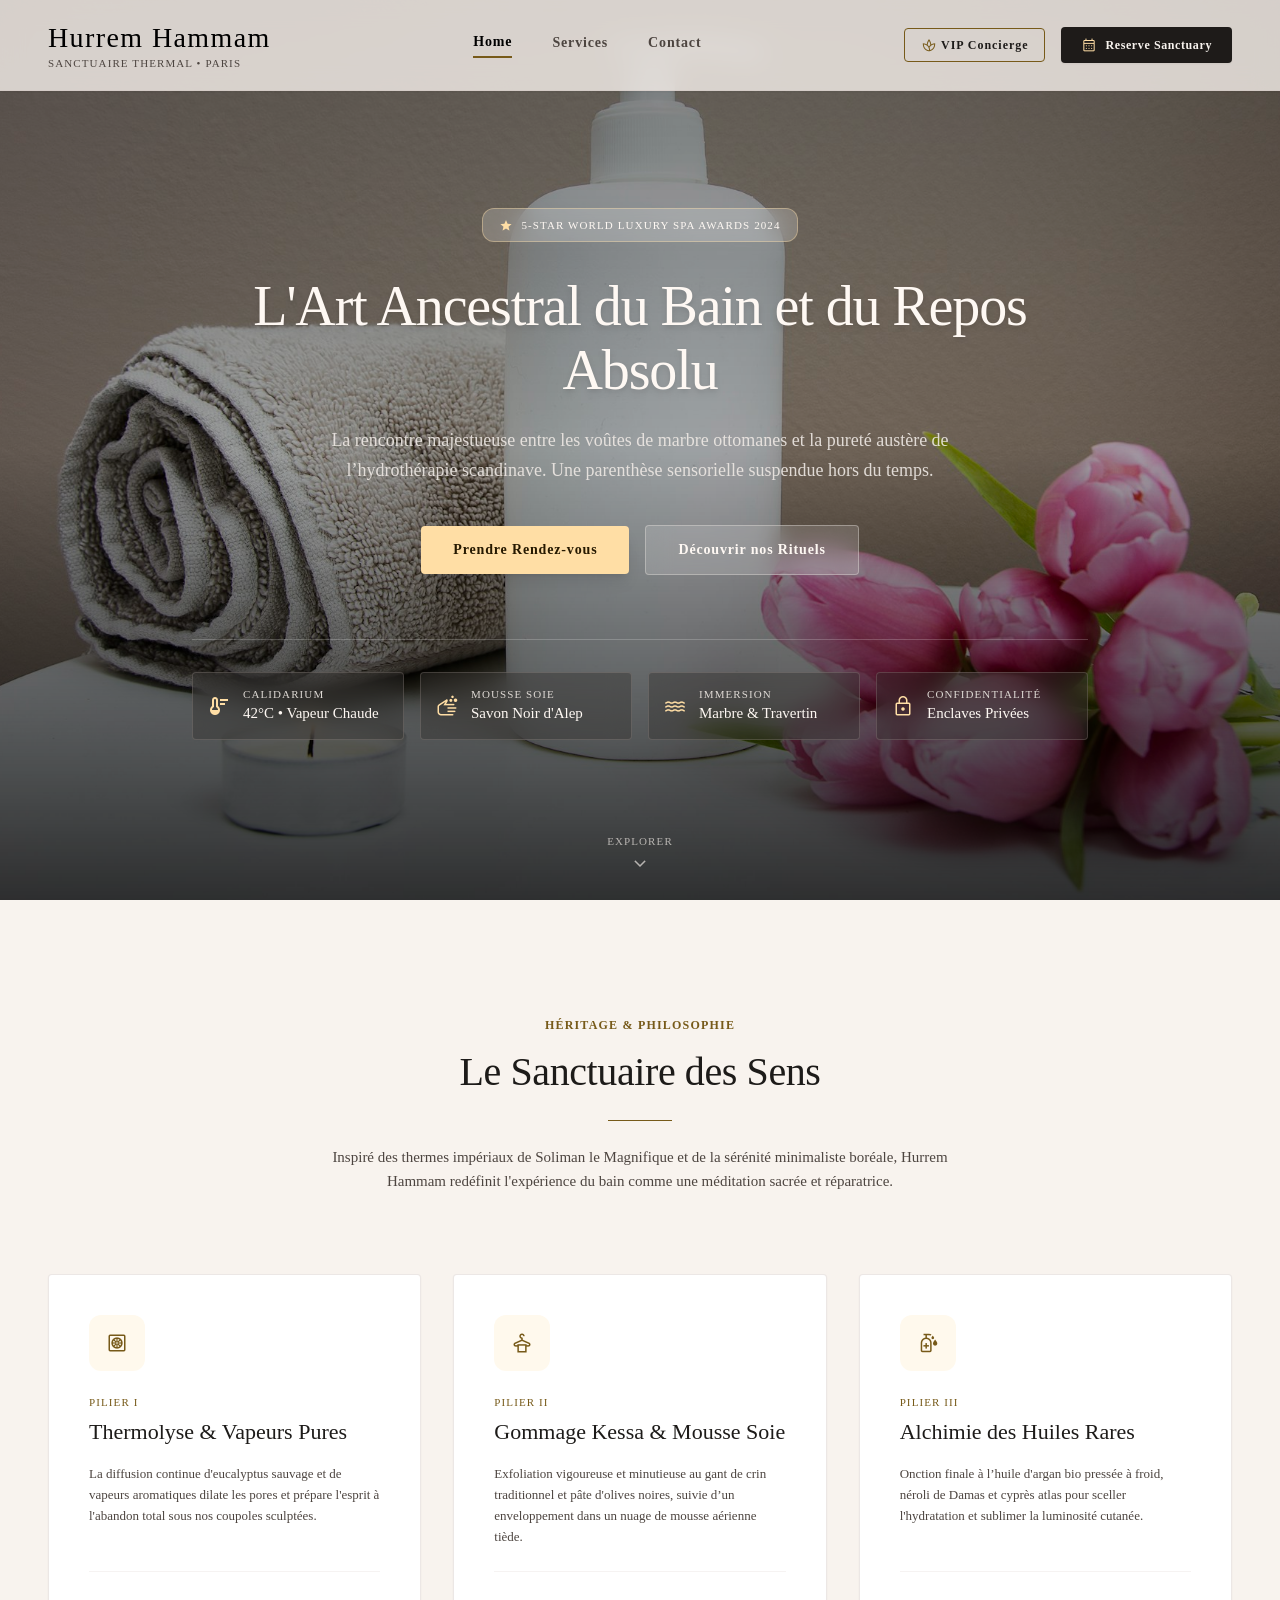
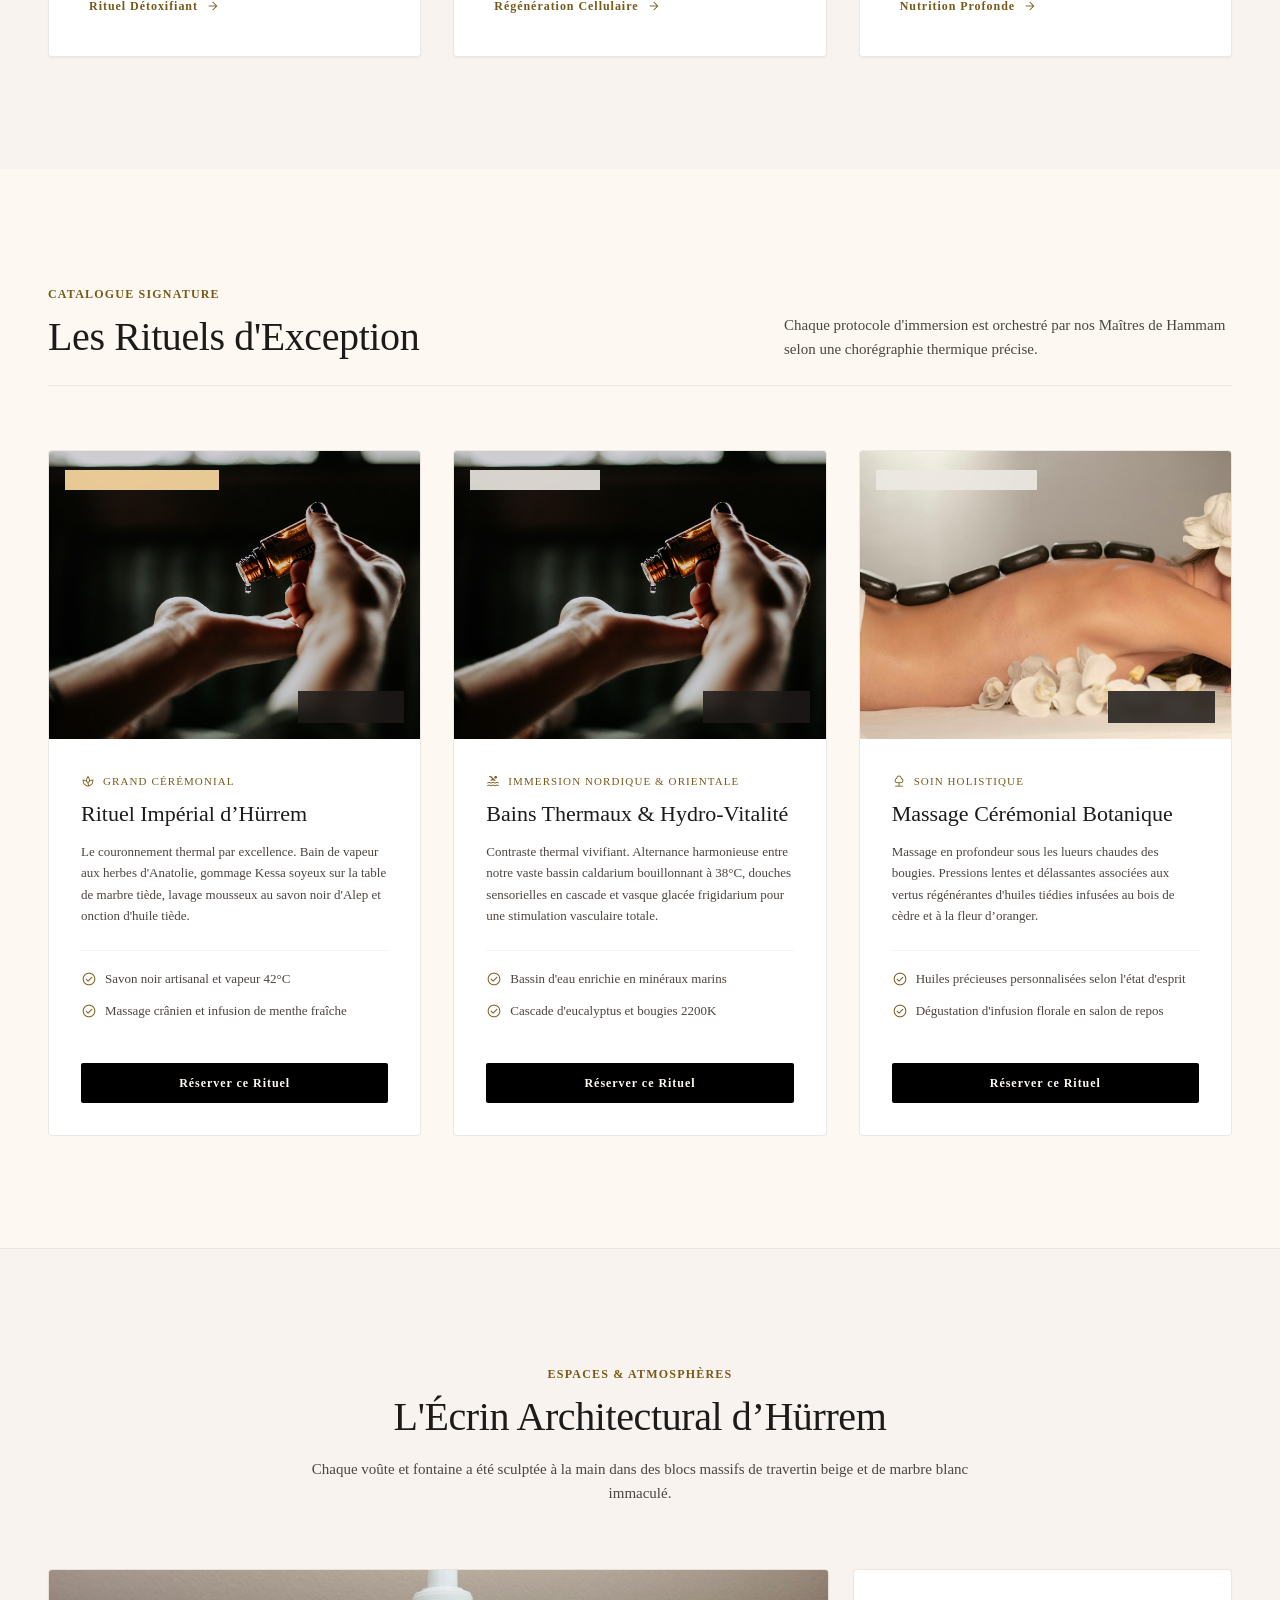
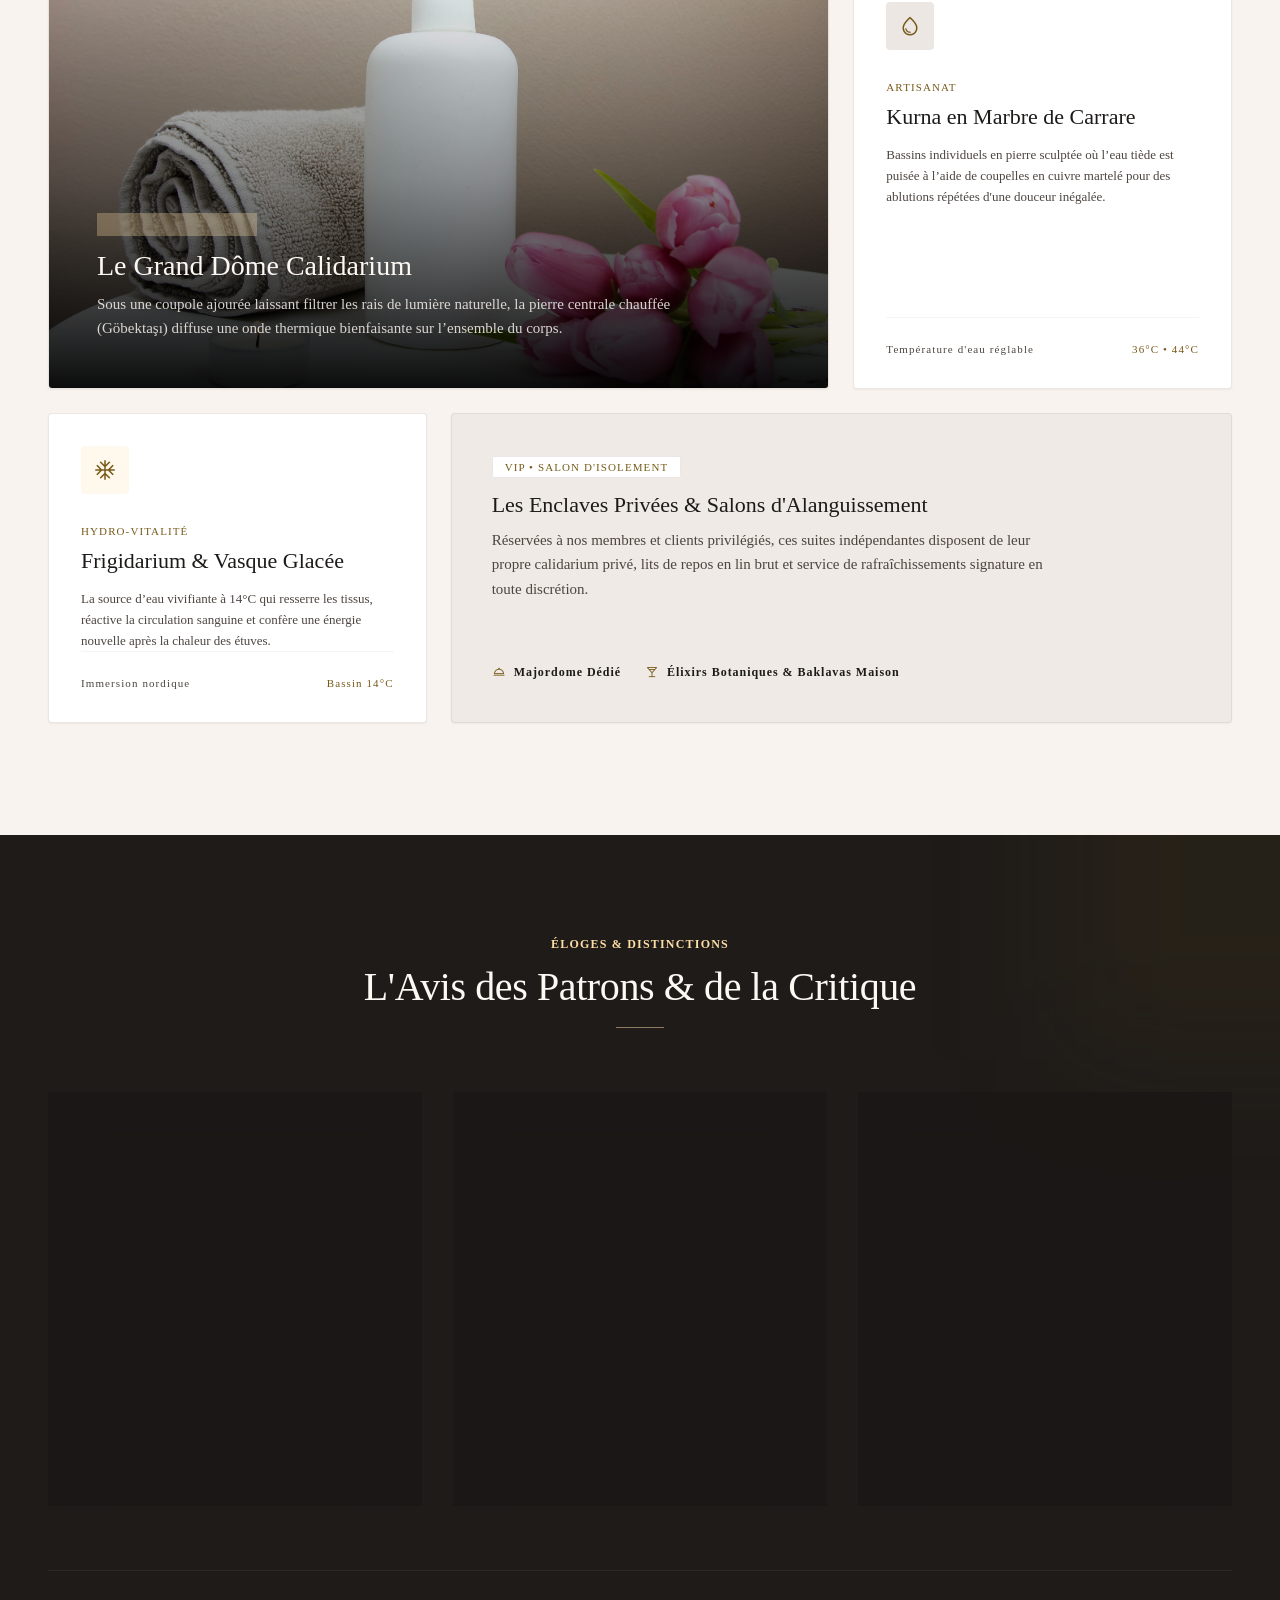
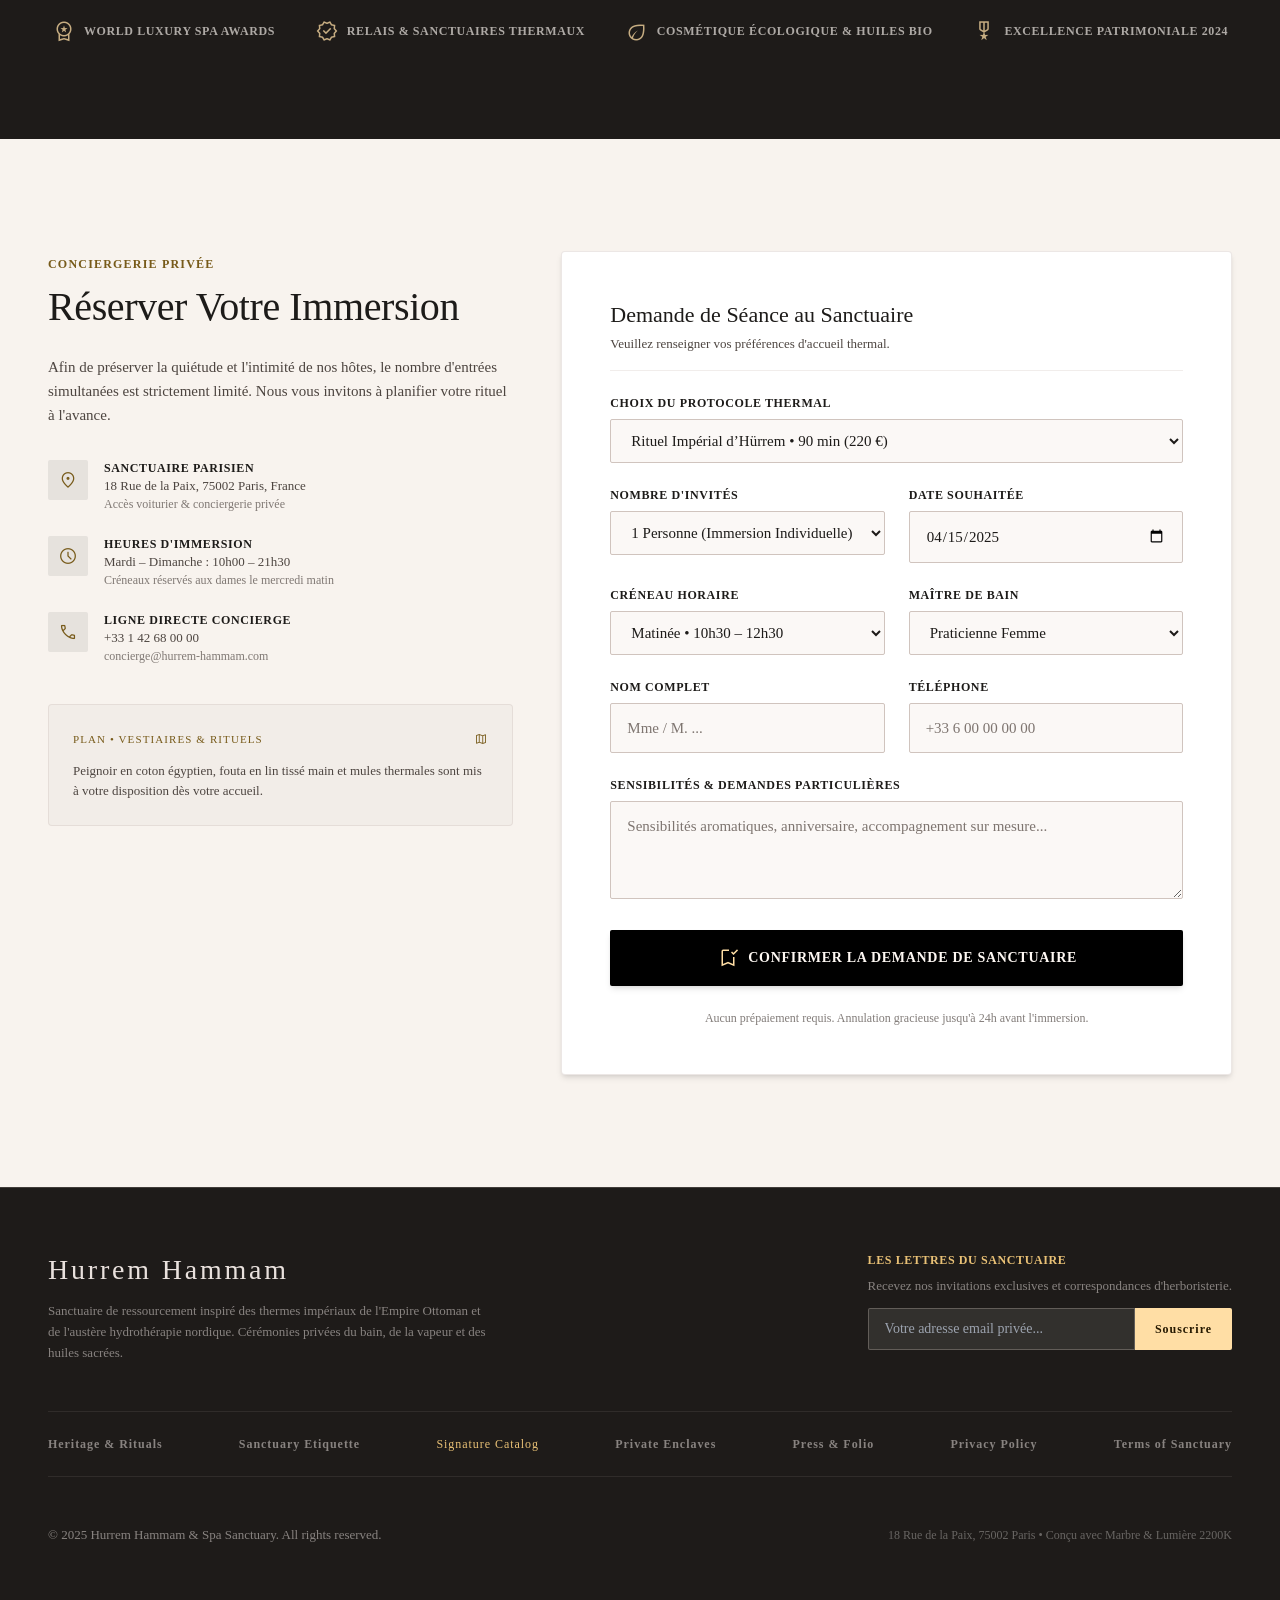
==== commit 6ce738fa: "Push local assets and bundle full spa imagery directly with website Co-authored-by: OpenBot <3356040" ====
--- a/index.html
+++ b/index.html
@@ -85,12 +85,12 @@
 </header>
 <!-- ==========================================
        SECTION 2: FULL-BLEED 100VH HERO SANCTUARY
-       Utilizing image https://lh3.googleusercontent.com/aida/[base64]
+       Utilizing image ./assets/hero_a04eacb7.jpg
        ========================================== -->
 <section class="relative w-full min-h-screen flex items-center justify-center overflow-hidden">
 <!-- Full-Bleed Viewport Background Image -->
 <div class="absolute inset-0 w-full h-full">
-<img alt="Hurrem Hammam Grand Dome Sanctuary with Calacatta travertine vaults and soft sunbeams" class="w-full h-full object-cover object-center scale-105 transform animate-pulse" src="https://lh3.googleusercontent.com/aida/[base64]" style="animation-duration: 12s;"/>
+<img alt="Hurrem Hammam Grand Dome Sanctuary with Calacatta travertine vaults and soft sunbeams" class="w-full h-full object-cover object-center scale-105 transform animate-pulse" src="./assets/hero_a04eacb7.jpg" style="animation-duration: 12s;"/>
 <!-- Radial & Atmospheric Mist Overlays -->
 <div class="absolute inset-0 bg-gradient-to-t from-primary/80 via-primary/30 to-primary/50 mix-blend-multiply"></div>
 <div class="absolute inset-0 bg-radial from-transparent via-primary/20 to-primary/70"></div>
@@ -230,7 +230,7 @@
 </section>
 <!-- ==========================================
        SECTION 4: SIGNATURE CATALOG / OFFERINGS
-       Images: https://lh3.googleusercontent.com/aida/[base64], https://lh3.googleusercontent.com/aida/[base64], https://lh3.googleusercontent.com/aida/[base64]
+       Images: ./assets/lounge_521b3201.jpg, ./assets/lounge_3b9b3b66.jpg, ./assets/massage_338a868e.jpg
        ========================================== -->
 <section class="py-28 bg-surface relative" id="rituels">
 <div class="w-full max-w-7xl mx-auto px-6 md:px-12">
@@ -249,7 +249,7 @@
 <!-- Ritual 1: Rituel Impérial d’Hürrem (using IMAGE_6) -->
 <article class="bg-surface-container-lowest rounded-lg overflow-hidden border border-outline-variant/40 flex flex-col group hover:shadow-lg transition-all duration-300">
 <div class="relative h-72 overflow-hidden">
-<img alt="Rituel Impérial d'Hürrem avec mousse parfumée et gommage kessa" class="w-full h-full object-cover group-hover:scale-105 transition-transform duration-700" src="https://lh3.googleusercontent.com/aida/[base64]"/>
+<img alt="Rituel Impérial d'Hürrem avec mousse parfumée et gommage kessa" class="w-full h-full object-cover group-hover:scale-105 transition-transform duration-700" src="./assets/lounge_521b3201.jpg"/>
 <div class="absolute top-4 left-4">
 <span class="px-3 py-1 rounded bg-secondary-fixed/90 backdrop-blur-sm text-on-secondary-fixed font-label-sm text-label-sm uppercase tracking-wider font-semibold">Signature Suprême</span>
 </div>
@@ -287,7 +287,7 @@
 <!-- Ritual 2: Bains Thermaux & Hydro-Vitalité (using IMAGE_5) -->
 <article class="bg-surface-container-lowest rounded-lg overflow-hidden border border-outline-variant/40 flex flex-col group hover:shadow-lg transition-all duration-300">
 <div class="relative h-72 overflow-hidden">
-<img alt="Bains Thermaux et Bassin Hydro-Vitalité bordé de travertin et eucalyptus" class="w-full h-full object-cover group-hover:scale-105 transition-transform duration-700" src="https://lh3.googleusercontent.com/aida/[base64]"/>
+<img alt="Bains Thermaux et Bassin Hydro-Vitalité bordé de travertin et eucalyptus" class="w-full h-full object-cover group-hover:scale-105 transition-transform duration-700" src="./assets/lounge_3b9b3b66.jpg"/>
 <div class="absolute top-4 left-4">
 <span class="px-3 py-1 rounded bg-surface-container-high/90 backdrop-blur-sm text-on-surface font-label-sm text-label-sm uppercase tracking-wider font-semibold">Hydrothérapie</span>
 </div>
@@ -325,7 +325,7 @@
 <!-- Ritual 3: Massage Cérémonial Botanique (using IMAGE_4) -->
 <article class="bg-surface-container-lowest rounded-lg overflow-hidden border border-outline-variant/40 flex flex-col group hover:shadow-lg transition-all duration-300">
 <div class="relative h-72 overflow-hidden">
-<img alt="Massage Cérémonial Botanique avec huiles précieuses et ambiance feutrée" class="w-full h-full object-cover group-hover:scale-105 transition-transform duration-700" src="https://lh3.googleusercontent.com/aida/[base64]"/>
+<img alt="Massage Cérémonial Botanique avec huiles précieuses et ambiance feutrée" class="w-full h-full object-cover group-hover:scale-105 transition-transform duration-700" src="./assets/massage_338a868e.jpg"/>
 <div class="absolute top-4 left-4">
 <span class="px-3 py-1 rounded bg-surface-container-high/90 backdrop-blur-sm text-on-surface font-label-sm text-label-sm uppercase tracking-wider font-semibold">Alchimie Botanique</span>
 </div>
@@ -380,7 +380,7 @@
 <div class="grid grid-cols-1 md:grid-cols-12 gap-6">
 <!-- Bento 1: Grand Dome Hero Feature (8 cols) -->
 <div class="md:col-span-8 relative rounded-lg overflow-hidden min-h-[420px] group border border-outline-variant/40 shadow-sm flex flex-col justify-end p-8 md:p-12">
-<img alt="Grand Dôme Calidarium avec voûte étoilée et bain thermal central" class="absolute inset-0 w-full h-full object-cover group-hover:scale-105 transition-transform duration-700" src="https://lh3.googleusercontent.com/aida/[base64]"/>
+<img alt="Grand Dôme Calidarium avec voûte étoilée et bain thermal central" class="absolute inset-0 w-full h-full object-cover group-hover:scale-105 transition-transform duration-700" src="./assets/hero_a04eacb7.jpg"/>
 <div class="absolute inset-0 bg-gradient-to-t from-primary/95 via-primary/40 to-transparent"></div>
 <div class="relative z-10">
 <span class="px-3 py-1 bg-secondary-fixed/30 backdrop-blur-sm border border-secondary-fixed/50 text-surface-bright font-label-sm text-label-sm uppercase tracking-wider rounded">Cœur du Sanctuaire</span>
--- a/styles.css
+++ b/styles.css
@@ -1 +1 @@
-*,:after,:before{--tw-border-spacing-x:0;--tw-border-spacing-y:0;--tw-translate-x:0;--tw-translate-y:0;--tw-rotate:0;--tw-skew-x:0;--tw-skew-y:0;--tw-scale-x:1;--tw-scale-y:1;--tw-pan-x: ;--tw-pan-y: ;--tw-pinch-zoom: ;--tw-scroll-snap-strictness:proximity;--tw-gradient-from-position: ;--tw-gradient-via-position: ;--tw-gradient-to-position: ;--tw-ordinal: ;--tw-slashed-zero: ;--tw-numeric-figure: ;--tw-numeric-spacing: ;--tw-numeric-fraction: ;--tw-ring-inset: ;--tw-ring-offset-width:0px;--tw-ring-offset-color:#fff;--tw-ring-color:rgba(59,130,246,.5);--tw-ring-offset-shadow:0 0 #0000;--tw-ring-shadow:0 0 #0000;--tw-shadow:0 0 #0000;--tw-shadow-colored:0 0 #0000;--tw-blur: ;--tw-brightness: ;--tw-contrast: ;--tw-grayscale: ;--tw-hue-rotate: ;--tw-invert: ;--tw-saturate: ;--tw-sepia: ;--tw-drop-shadow: ;--tw-backdrop-blur: ;--tw-backdrop-brightness: ;--tw-backdrop-contrast: ;--tw-backdrop-grayscale: ;--tw-backdrop-hue-rotate: ;--tw-backdrop-invert: ;--tw-backdrop-opacity: ;--tw-backdrop-saturate: ;--tw-backdrop-sepia: ;--tw-contain-size: ;--tw-contain-layout: ;--tw-contain-paint: ;--tw-contain-style: }::backdrop{--tw-border-spacing-x:0;--tw-border-spacing-y:0;--tw-translate-x:0;--tw-translate-y:0;--tw-rotate:0;--tw-skew-x:0;--tw-skew-y:0;--tw-scale-x:1;--tw-scale-y:1;--tw-pan-x: ;--tw-pan-y: ;--tw-pinch-zoom: ;--tw-scroll-snap-strictness:proximity;--tw-gradient-from-position: ;--tw-gradient-via-position: ;--tw-gradient-to-position: ;--tw-ordinal: ;--tw-slashed-zero: ;--tw-numeric-figure: ;--tw-numeric-spacing: ;--tw-numeric-fraction: ;--tw-ring-inset: ;--tw-ring-offset-width:0px;--tw-ring-offset-color:#fff;--tw-ring-color:rgba(59,130,246,.5);--tw-ring-offset-shadow:0 0 #0000;--tw-ring-shadow:0 0 #0000;--tw-shadow:0 0 #0000;--tw-shadow-colored:0 0 #0000;--tw-blur: ;--tw-brightness: ;--tw-contrast: ;--tw-grayscale: ;--tw-hue-rotate: ;--tw-invert: ;--tw-saturate: ;--tw-sepia: ;--tw-drop-shadow: ;--tw-backdrop-blur: ;--tw-backdrop-brightness: ;--tw-backdrop-contrast: ;--tw-backdrop-grayscale: ;--tw-backdrop-hue-rotate: ;--tw-backdrop-invert: ;--tw-backdrop-opacity: ;--tw-backdrop-saturate: ;--tw-backdrop-sepia: ;--tw-contain-size: ;--tw-contain-layout: ;--tw-contain-paint: ;--tw-contain-style: }/*! tailwindcss v3.4.19 | MIT License | https://tailwindcss.com*/*,:after,:before{box-sizing:border-box;border:0 solid #e5e7eb}:after,:before{--tw-content:""}:host,html{line-height:1.5;-webkit-text-size-adjust:100%;-moz-tab-size:4;-o-tab-size:4;tab-size:4;font-family:ui-sans-serif,system-ui,sans-serif,Apple Color Emoji,Segoe UI Emoji,Segoe UI Symbol,Noto Color Emoji;font-feature-settings:normal;font-variation-settings:normal;-webkit-tap-highlight-color:transparent}body{margin:0;line-height:inherit}hr{height:0;color:inherit;border-top-width:1px}abbr:where([title]){-webkit-text-decoration:underline dotted;text-decoration:underline dotted}h1,h2,h3,h4,h5,h6{font-size:inherit;font-weight:inherit}a{color:inherit;text-decoration:inherit}b,strong{font-weight:bolder}code,kbd,pre,samp{font-family:ui-monospace,SFMono-Regular,Menlo,Monaco,Consolas,Liberation Mono,Courier New,monospace;font-feature-settings:normal;font-variation-settings:normal;font-size:1em}small{font-size:80%}sub,sup{font-size:75%;line-height:0;position:relative;vertical-align:baseline}sub{bottom:-.25em}sup{top:-.5em}table{text-indent:0;border-color:inherit;border-collapse:collapse}button,input,optgroup,select,textarea{font-family:inherit;font-feature-settings:inherit;font-variation-settings:inherit;font-size:100%;font-weight:inherit;line-height:inherit;letter-spacing:inherit;color:inherit;margin:0;padding:0}button,select{text-transform:none}button,input:where([type=button]),input:where([type=reset]),input:where([type=submit]){-webkit-appearance:button;background-color:transparent;background-image:none}:-moz-focusring{outline:auto}:-moz-ui-invalid{box-shadow:none}progress{vertical-align:baseline}::-webkit-inner-spin-button,::-webkit-outer-spin-button{height:auto}[type=search]{-webkit-appearance:textfield;outline-offset:-2px}::-webkit-search-decoration{-webkit-appearance:none}::-webkit-file-upload-button{-webkit-appearance:button;font:inherit}summary{display:list-item}blockquote,dd,dl,figure,h1,h2,h3,h4,h5,h6,hr,p,pre{margin:0}fieldset{margin:0}fieldset,legend{padding:0}menu,ol,ul{list-style:none;margin:0;padding:0}dialog{padding:0}textarea{resize:vertical}input::-moz-placeholder,textarea::-moz-placeholder{opacity:1;color:#9ca3af}input::placeholder,textarea::placeholder{opacity:1;color:#9ca3af}[role=button],button{cursor:pointer}:disabled{cursor:default}audio,canvas,embed,iframe,img,object,svg,video{display:block;vertical-align:middle}img,video{max-width:100%;height:auto}[hidden]:where(:not([hidden=until-found])){display:none}.sr-only{position:absolute;width:1px;height:1px;padding:0;margin:-1px;overflow:hidden;clip:rect(0,0,0,0);white-space:nowrap;border-width:0}.pointer-events-none{pointer-events:none}.invisible{visibility:hidden}.fixed{position:fixed}.absolute{position:absolute}.relative{position:relative}.sticky{position:sticky}.inset-0{inset:0}.inset-x-0{left:0;right:0}.inset-x-4{left:1rem;right:1rem}.-right-40{right:-10rem}.-top-3{top:-.75rem}.-top-3\.5{top:-.875rem}.-top-40{top:-10rem}.bottom-4{bottom:1rem}.bottom-6{bottom:1.5rem}.left-1\/2{left:50%}.left-4{left:1rem}.right-4{right:1rem}.right-6{right:1.5rem}.top-0{top:0}.top-4{top:1rem}.top-\[73px\]{top:73px}.z-0{z-index:0}.z-10{z-index:10}.z-40{z-index:40}.z-50{z-index:50}.mx-auto{margin-left:auto;margin-right:auto}.mb-1{margin-bottom:.25rem}.mb-10{margin-bottom:2.5rem}.mb-12{margin-bottom:3rem}.mb-14{margin-bottom:3.5rem}.mb-16{margin-bottom:4rem}.mb-2{margin-bottom:.5rem}.mb-20{margin-bottom:5rem}.mb-3{margin-bottom:.75rem}.mb-4{margin-bottom:1rem}.mb-6{margin-bottom:1.5rem}.mb-8{margin-bottom:2rem}.ml-2{margin-left:.5rem}.mr-2{margin-right:.5rem}.mt-1{margin-top:.25rem}.mt-10{margin-top:2.5rem}.mt-12{margin-top:3rem}.mt-16{margin-top:4rem}.mt-2{margin-top:.5rem}.mt-3{margin-top:.75rem}.mt-4{margin-top:1rem}.mt-6{margin-top:1.5rem}.block{display:block}.flex{display:flex}.inline-flex{display:inline-flex}.table{display:table}.grid{display:grid}.hidden{display:none}.h-1\.5{height:.375rem}.h-10{height:2.5rem}.h-12{height:3rem}.h-14{height:3.5rem}.h-4{height:1rem}.h-6{height:1.5rem}.h-64{height:16rem}.h-72{height:18rem}.h-96{height:24rem}.h-\[460px\]{height:460px}.h-full{height:100%}.h-px{height:1px}.min-h-\[420px\]{min-height:420px}.min-h-\[75vh\]{min-height:75vh}.min-h-screen{min-height:100vh}.w-1\.5{width:.375rem}.w-10{width:2.5rem}.w-12{width:3rem}.w-14{width:3.5rem}.w-16{width:4rem}.w-4{width:1rem}.w-6{width:1.5rem}.w-96{width:24rem}.w-full{width:100%}.max-w-2xl{max-width:42rem}.max-w-3xl{max-width:48rem}.max-w-4xl{max-width:56rem}.max-w-5xl{max-width:64rem}.max-w-7xl{max-width:80rem}.max-w-md{max-width:28rem}.max-w-xl{max-width:36rem}.flex-shrink-0{flex-shrink:0}.flex-grow{flex-grow:1}.-translate-x-1\/2{--tw-translate-x:-50%}.-translate-x-1\/2,.scale-100{transform:translate(var(--tw-translate-x),var(--tw-translate-y)) rotate(var(--tw-rotate)) skewX(var(--tw-skew-x)) skewY(var(--tw-skew-y)) scaleX(var(--tw-scale-x)) scaleY(var(--tw-scale-y))}.scale-100{--tw-scale-x:1;--tw-scale-y:1}.scale-105{--tw-scale-x:1.05;--tw-scale-y:1.05}.scale-105,.transform{transform:translate(var(--tw-translate-x),var(--tw-translate-y)) rotate(var(--tw-rotate)) skewX(var(--tw-skew-x)) skewY(var(--tw-skew-y)) scaleX(var(--tw-scale-x)) scaleY(var(--tw-scale-y))}@keyframes bounce{0%,to{transform:translateY(-25%);animation-timing-function:cubic-bezier(.8,0,1,1)}50%{transform:none;animation-timing-function:cubic-bezier(0,0,.2,1)}}.animate-bounce{animation:bounce 1s infinite}@keyframes pulse{50%{opacity:.5}}.animate-pulse{animation:pulse 2s cubic-bezier(.4,0,.6,1) infinite}.cursor-pointer{cursor:pointer}.select-none{-webkit-user-select:none;-moz-user-select:none;user-select:none}.scroll-mt-24{scroll-margin-top:6rem}.grid-cols-1{grid-template-columns:repeat(1,minmax(0,1fr))}.grid-cols-2{grid-template-columns:repeat(2,minmax(0,1fr))}.grid-cols-3{grid-template-columns:repeat(3,minmax(0,1fr))}.grid-cols-4{grid-template-columns:repeat(4,minmax(0,1fr))}.flex-col{flex-direction:column}.flex-wrap{flex-wrap:wrap}.items-start{align-items:flex-start}.items-end{align-items:flex-end}.items-center{align-items:center}.items-baseline{align-items:baseline}.justify-end{justify-content:flex-end}.justify-center{justify-content:center}.justify-between{justify-content:space-between}.justify-around{justify-content:space-around}.gap-1{gap:.25rem}.gap-1\.5{gap:.375rem}.gap-10{gap:2.5rem}.gap-12{gap:3rem}.gap-2{gap:.5rem}.gap-2\.5{gap:.625rem}.gap-3{gap:.75rem}.gap-4{gap:1rem}.gap-6{gap:1.5rem}.gap-8{gap:2rem}.gap-y-4{row-gap:1rem}.space-x-1>:not([hidden])~:not([hidden]){--tw-space-x-reverse:0;margin-right:calc(.25rem*var(--tw-space-x-reverse));margin-left:calc(.25rem*(1 - var(--tw-space-x-reverse)))}.space-x-10>:not([hidden])~:not([hidden]){--tw-space-x-reverse:0;margin-right:calc(2.5rem*var(--tw-space-x-reverse));margin-left:calc(2.5rem*(1 - var(--tw-space-x-reverse)))}.space-x-2>:not([hidden])~:not([hidden]){--tw-space-x-reverse:0;margin-right:calc(.5rem*var(--tw-space-x-reverse));margin-left:calc(.5rem*(1 - var(--tw-space-x-reverse)))}.space-x-3>:not([hidden])~:not([hidden]){--tw-space-x-reverse:0;margin-right:calc(.75rem*var(--tw-space-x-reverse));margin-left:calc(.75rem*(1 - var(--tw-space-x-reverse)))}.space-x-4>:not([hidden])~:not([hidden]){--tw-space-x-reverse:0;margin-right:calc(1rem*var(--tw-space-x-reverse));margin-left:calc(1rem*(1 - var(--tw-space-x-reverse)))}.space-y-1>:not([hidden])~:not([hidden]){--tw-space-y-reverse:0;margin-top:calc(.25rem*(1 - var(--tw-space-y-reverse)));margin-bottom:calc(.25rem*var(--tw-space-y-reverse))}.space-y-2>:not([hidden])~:not([hidden]){--tw-space-y-reverse:0;margin-top:calc(.5rem*(1 - var(--tw-space-y-reverse)));margin-bottom:calc(.5rem*var(--tw-space-y-reverse))}.space-y-3>:not([hidden])~:not([hidden]){--tw-space-y-reverse:0;margin-top:calc(.75rem*(1 - var(--tw-space-y-reverse)));margin-bottom:calc(.75rem*var(--tw-space-y-reverse))}.space-y-4>:not([hidden])~:not([hidden]){--tw-space-y-reverse:0;margin-top:calc(1rem*(1 - var(--tw-space-y-reverse)));margin-bottom:calc(1rem*var(--tw-space-y-reverse))}.space-y-6>:not([hidden])~:not([hidden]){--tw-space-y-reverse:0;margin-top:calc(1.5rem*(1 - var(--tw-space-y-reverse)));margin-bottom:calc(1.5rem*var(--tw-space-y-reverse))}.divide-x>:not([hidden])~:not([hidden]){--tw-divide-x-reverse:0;border-right-width:calc(1px*var(--tw-divide-x-reverse));border-left-width:calc(1px*(1 - var(--tw-divide-x-reverse)))}.divide-outline-variant\/40>:not([hidden])~:not([hidden]){border-color:hsla(20,16%,78%,.4)}.self-start{align-self:flex-start}.overflow-hidden{overflow:hidden}.overflow-x-auto{overflow-x:auto}.scroll-smooth{scroll-behavior:smooth}.whitespace-nowrap{white-space:nowrap}.rounded{border-radius:.125rem}.rounded-full{border-radius:.75rem}.rounded-lg{border-radius:.25rem}.rounded-xl{border-radius:.5rem}.rounded-l{border-top-left-radius:.125rem;border-bottom-left-radius:.125rem}.rounded-l-lg{border-top-left-radius:.25rem;border-bottom-left-radius:.25rem}.rounded-r{border-top-right-radius:.125rem;border-bottom-right-radius:.125rem}.rounded-r-lg{border-top-right-radius:.25rem;border-bottom-right-radius:.25rem}.border{border-width:1px}.border-2{border-width:2px}.border-y{border-top-width:1px}.border-b,.border-y{border-bottom-width:1px}.border-b-2{border-bottom-width:2px}.border-r{border-right-width:1px}.border-t{border-top-width:1px}.border-outline-variant{--tw-border-opacity:1;border-color:rgb(208 196 190/var(--tw-border-opacity,1))}.border-outline-variant\/10{border-color:hsla(20,16%,78%,.1)}.border-outline-variant\/20{border-color:hsla(20,16%,78%,.2)}.border-outline-variant\/30{border-color:hsla(20,16%,78%,.3)}.border-outline-variant\/40{border-color:hsla(20,16%,78%,.4)}.border-outline-variant\/50{border-color:hsla(20,16%,78%,.5)}.border-outline-variant\/60{border-color:hsla(20,16%,78%,.6)}.border-outline\/20{border-color:hsla(21,6%,47%,.2)}.border-outline\/30{border-color:hsla(21,6%,47%,.3)}.border-secondary{--tw-border-opacity:1;border-color:rgb(119 90 25/var(--tw-border-opacity,1))}.border-secondary-fixed\/40{border-color:rgba(255,222,165,.4)}.border-secondary-fixed\/50{border-color:rgba(255,222,165,.5)}.border-secondary\/30{border-color:rgba(119,90,25,.3)}.border-secondary\/40{border-color:rgba(119,90,25,.4)}.border-surface-container-highest\/40{border-color:hsla(33,15%,88%,.4)}.border-surface-container-lowest\/20{border-color:hsla(0,0%,100%,.2)}.bg-background{--tw-bg-opacity:1;background-color:rgb(254 248 243/var(--tw-bg-opacity,1))}.bg-emerald-600{--tw-bg-opacity:1;background-color:rgb(5 150 105/var(--tw-bg-opacity,1))}.bg-inverse-surface{--tw-bg-opacity:1;background-color:rgb(50 48 45/var(--tw-bg-opacity,1))}.bg-inverse-surface\/40{background-color:rgba(50,48,45,.4)}.bg-primary{--tw-bg-opacity:1;background-color:rgb(0 0 0/var(--tw-bg-opacity,1))}.bg-primary-container{--tw-bg-opacity:1;background-color:rgb(30 27 25/var(--tw-bg-opacity,1))}.bg-primary-container\/85{background-color:rgba(30,27,25,.85)}.bg-secondary{--tw-bg-opacity:1;background-color:rgb(119 90 25/var(--tw-bg-opacity,1))}.bg-secondary-container{--tw-bg-opacity:1;background-color:rgb(254 212 136/var(--tw-bg-opacity,1))}.bg-secondary-fixed{--tw-bg-opacity:1;background-color:rgb(255 222 165/var(--tw-bg-opacity,1))}.bg-secondary-fixed-dim{--tw-bg-opacity:1;background-color:rgb(233 193 118/var(--tw-bg-opacity,1))}.bg-secondary-fixed\/20{background-color:rgba(255,222,165,.2)}.bg-secondary-fixed\/30{background-color:rgba(255,222,165,.3)}.bg-secondary-fixed\/40{background-color:rgba(255,222,165,.4)}.bg-secondary-fixed\/50{background-color:rgba(255,222,165,.5)}.bg-secondary-fixed\/90{background-color:rgba(255,222,165,.9)}.bg-secondary\/10{background-color:rgba(119,90,25,.1)}.bg-surface{--tw-bg-opacity:1;background-color:rgb(254 248 243/var(--tw-bg-opacity,1))}.bg-surface-container{--tw-bg-opacity:1;background-color:rgb(242 237 232/var(--tw-bg-opacity,1))}.bg-surface-container-high{--tw-bg-opacity:1;background-color:rgb(236 231 226/var(--tw-bg-opacity,1))}.bg-surface-container-high\/90{background-color:hsla(30,21%,91%,.9)}.bg-surface-container-highest{--tw-bg-opacity:1;background-color:rgb(230 226 221/var(--tw-bg-opacity,1))}.bg-surface-container-highest\/20{background-color:hsla(33,15%,88%,.2)}.bg-surface-container-highest\/50{background-color:hsla(33,15%,88%,.5)}.bg-surface-container-low{--tw-bg-opacity:1;background-color:rgb(248 243 238/var(--tw-bg-opacity,1))}.bg-surface-container-low\/40{background-color:hsla(30,42%,95%,.4)}.bg-surface-container-low\/50{background-color:hsla(30,42%,95%,.5)}.bg-surface-container-low\/60{background-color:hsla(30,42%,95%,.6)}.bg-surface-container-low\/70{background-color:hsla(30,42%,95%,.7)}.bg-surface-container-low\/75{background-color:hsla(30,42%,95%,.75)}.bg-surface-container-low\/80{background-color:hsla(30,42%,95%,.8)}.bg-surface-container-lowest{--tw-bg-opacity:1;background-color:rgb(255 255 255/var(--tw-bg-opacity,1))}.bg-surface-container-lowest\/15{background-color:hsla(0,0%,100%,.15)}.bg-surface-container-lowest\/20{background-color:hsla(0,0%,100%,.2)}.bg-surface-container\/60{background-color:hsla(30,28%,93%,.6)}.bg-surface\/90{background-color:hsla(27,85%,97%,.9)}.bg-tertiary-fixed{--tw-bg-opacity:1;background-color:rgb(215 231 209/var(--tw-bg-opacity,1))}.bg-\[radial-gradient\(ellipse_at_center\2c transparent_0\%\2c rgba\(29\2c 27\2c 25\2c 0\.45\)_100\%\)\]{background-image:radial-gradient(ellipse at center,transparent 0,rgba(29,27,25,.45) 100%)}.bg-gradient-to-t{background-image:linear-gradient(to top,var(--tw-gradient-stops))}.from-primary-container\/80{--tw-gradient-from:rgba(30,27,25,.8) var(--tw-gradient-from-position);--tw-gradient-to:rgba(30,27,25,0) var(--tw-gradient-to-position);--tw-gradient-stops:var(--tw-gradient-from),var(--tw-gradient-to)}.from-primary\/80{--tw-gradient-from:rgba(0,0,0,.8) var(--tw-gradient-from-position);--tw-gradient-to:transparent var(--tw-gradient-to-position);--tw-gradient-stops:var(--tw-gradient-from),var(--tw-gradient-to)}.from-primary\/95{--tw-gradient-from:rgba(0,0,0,.95) var(--tw-gradient-from-position);--tw-gradient-to:transparent var(--tw-gradient-to-position);--tw-gradient-stops:var(--tw-gradient-from),var(--tw-gradient-to)}.from-surface{--tw-gradient-from:#fef8f3 var(--tw-gradient-from-position);--tw-gradient-to:hsla(27,85%,97%,0) var(--tw-gradient-to-position);--tw-gradient-stops:var(--tw-gradient-from),var(--tw-gradient-to)}.from-transparent{--tw-gradient-from:transparent var(--tw-gradient-from-position);--tw-gradient-to:transparent var(--tw-gradient-to-position);--tw-gradient-stops:var(--tw-gradient-from),var(--tw-gradient-to)}.via-primary\/20{--tw-gradient-to:transparent var(--tw-gradient-to-position);--tw-gradient-stops:var(--tw-gradient-from),rgba(0,0,0,.2) var(--tw-gradient-via-position),var(--tw-gradient-to)}.via-primary\/30{--tw-gradient-to:transparent var(--tw-gradient-to-position);--tw-gradient-stops:var(--tw-gradient-from),rgba(0,0,0,.3) var(--tw-gradient-via-position),var(--tw-gradient-to)}.via-primary\/40{--tw-gradient-to:transparent var(--tw-gradient-to-position);--tw-gradient-stops:var(--tw-gradient-from),rgba(0,0,0,.4) var(--tw-gradient-via-position),var(--tw-gradient-to)}.via-surface\/60{--tw-gradient-to:hsla(27,85%,97%,0) var(--tw-gradient-to-position);--tw-gradient-stops:var(--tw-gradient-from),hsla(27,85%,97%,.6) var(--tw-gradient-via-position),var(--tw-gradient-to)}.via-transparent{--tw-gradient-to:transparent var(--tw-gradient-to-position);--tw-gradient-stops:var(--tw-gradient-from),transparent var(--tw-gradient-via-position),var(--tw-gradient-to)}.to-primary-container\/40{--tw-gradient-to:rgba(30,27,25,.4) var(--tw-gradient-to-position)}.to-primary\/50{--tw-gradient-to:rgba(0,0,0,.5) var(--tw-gradient-to-position)}.to-primary\/70{--tw-gradient-to:rgba(0,0,0,.7) var(--tw-gradient-to-position)}.to-transparent{--tw-gradient-to:transparent var(--tw-gradient-to-position)}.object-cover{-o-object-fit:cover;object-fit:cover}.object-center{-o-object-position:center;object-position:center}.p-3{padding:.75rem}.p-3\.5{padding:.875rem}.p-4{padding:1rem}.p-5{padding:1.25rem}.p-6{padding:1.5rem}.p-8{padding:2rem}.px-10{padding-left:2.5rem;padding-right:2.5rem}.px-2{padding-left:.5rem;padding-right:.5rem}.px-3{padding-left:.75rem;padding-right:.75rem}.px-3\.5{padding-left:.875rem;padding-right:.875rem}.px-4{padding-left:1rem;padding-right:1rem}.px-5{padding-left:1.25rem;padding-right:1.25rem}.px-6{padding-left:1.5rem;padding-right:1.5rem}.px-8{padding-left:2rem;padding-right:2rem}.py-0\.5{padding-top:.125rem;padding-bottom:.125rem}.py-1{padding-top:.25rem;padding-bottom:.25rem}.py-1\.5{padding-top:.375rem;padding-bottom:.375rem}.py-12{padding-top:3rem;padding-bottom:3rem}.py-16{padding-top:4rem;padding-bottom:4rem}.py-2{padding-top:.5rem;padding-bottom:.5rem}.py-2\.5{padding-top:.625rem;padding-bottom:.625rem}.py-20{padding-top:5rem;padding-bottom:5rem}.py-24{padding-top:6rem;padding-bottom:6rem}.py-28{padding-top:7rem;padding-bottom:7rem}.py-3{padding-top:.75rem;padding-bottom:.75rem}.py-3\.5{padding-top:.875rem;padding-bottom:.875rem}.py-4{padding-top:1rem;padding-bottom:1rem}.py-5{padding-top:1.25rem;padding-bottom:1.25rem}.py-6{padding-top:1.5rem;padding-bottom:1.5rem}.py-8{padding-top:2rem;padding-bottom:2rem}.pb-1{padding-bottom:.25rem}.pb-2{padding-bottom:.5rem}.pb-20{padding-bottom:5rem}.pb-4{padding-bottom:1rem}.pb-6{padding-bottom:1.5rem}.pt-0{padding-top:0}.pt-1{padding-top:.25rem}.pt-12{padding-top:3rem}.pt-2{padding-top:.5rem}.pt-24{padding-top:6rem}.pt-28{padding-top:7rem}.pt-3{padding-top:.75rem}.pt-32{padding-top:8rem}.pt-4{padding-top:1rem}.pt-6{padding-top:1.5rem}.pt-8{padding-top:2rem}.text-left{text-align:left}.text-center{text-align:center}.font-body-lg,.font-body-md,.font-body-sm{font-family:Manrope}.font-display-lg,.font-display-lg-mobile,.font-headline-lg,.font-headline-md,.font-headline-sm{font-family:Playfair Display}.font-label-lg,.font-label-md,.font-label-sm{font-family:Manrope}.text-2xl{font-size:1.5rem;line-height:2rem}.text-\[10px\]{font-size:10px}.text-\[11px\]{font-size:11px}.text-\[12px\]{font-size:12px}.text-base{font-size:1rem;line-height:1.5rem}.text-body-lg{font-size:18px;line-height:28px;font-weight:400}.text-body-md{font-size:15px;line-height:24px;font-weight:400}.text-body-sm{font-size:13px;line-height:20px;font-weight:400}.text-display-lg-mobile{font-size:38px;line-height:46px;letter-spacing:-.01em;font-weight:400}.text-headline-lg{font-size:40px;line-height:48px;letter-spacing:-.01em;font-weight:400}.text-headline-md{font-size:28px;line-height:36px;font-weight:500}.text-headline-sm{font-size:22px;line-height:30px;font-weight:500}.text-label-lg{font-size:14px;line-height:20px;letter-spacing:.06em;font-weight:600}.text-label-md{font-size:12px;line-height:16px;letter-spacing:.08em;font-weight:600}.text-label-sm{font-size:11px;line-height:14px;letter-spacing:.1em;font-weight:500}.text-lg{font-size:1.125rem;line-height:1.75rem}.text-sm{font-size:.875rem;line-height:1.25rem}.text-xl{font-size:1.25rem;line-height:1.75rem}.text-xs{font-size:.75rem;line-height:1rem}.font-bold{font-weight:700}.font-light{font-weight:300}.font-medium{font-weight:500}.font-normal{font-weight:400}.font-semibold{font-weight:600}.uppercase{text-transform:uppercase}.italic{font-style:italic}.not-italic{font-style:normal}.leading-none{line-height:1}.leading-relaxed{line-height:1.625}.leading-tight{line-height:1.25}.tracking-\[0\.16em\]{letter-spacing:.16em}.tracking-\[0\.25em\]{letter-spacing:.25em}.tracking-\[0\.2em\]{letter-spacing:.2em}.tracking-tight{letter-spacing:-.025em}.tracking-wide{letter-spacing:.025em}.tracking-wider{letter-spacing:.05em}.tracking-widest{letter-spacing:.1em}.text-on-primary-container{--tw-text-opacity:1;color:rgb(136 131 128/var(--tw-text-opacity,1))}.text-on-primary-container\/70{color:hsla(23,3%,52%,.7)}.text-on-primary-fixed{--tw-text-opacity:1;color:rgb(30 27 25/var(--tw-text-opacity,1))}.text-on-secondary-container{--tw-text-opacity:1;color:rgb(120 90 26/var(--tw-text-opacity,1))}.text-on-secondary-fixed{--tw-text-opacity:1;color:rgb(38 25 0/var(--tw-text-opacity,1))}.text-on-surface{--tw-text-opacity:1;color:rgb(29 27 25/var(--tw-text-opacity,1))}.text-on-surface-variant{--tw-text-opacity:1;color:rgb(77 69 64/var(--tw-text-opacity,1))}.text-on-surface-variant\/70{color:rgba(77,69,64,.7)}.text-on-tertiary-fixed-variant{--tw-text-opacity:1;color:rgb(60 75 58/var(--tw-text-opacity,1))}.text-outline{--tw-text-opacity:1;color:rgb(126 117 112/var(--tw-text-opacity,1))}.text-outline-variant{--tw-text-opacity:1;color:rgb(208 196 190/var(--tw-text-opacity,1))}.text-primary{--tw-text-opacity:1;color:rgb(0 0 0/var(--tw-text-opacity,1))}.text-primary-fixed{--tw-text-opacity:1;color:rgb(233 225 221/var(--tw-text-opacity,1))}.text-secondary{--tw-text-opacity:1;color:rgb(119 90 25/var(--tw-text-opacity,1))}.text-secondary-fixed{--tw-text-opacity:1;color:rgb(255 222 165/var(--tw-text-opacity,1))}.text-secondary-fixed-dim{--tw-text-opacity:1;color:rgb(233 193 118/var(--tw-text-opacity,1))}.text-surface,.text-surface-bright{--tw-text-opacity:1;color:rgb(254 248 243/var(--tw-text-opacity,1))}.text-surface-container-high{--tw-text-opacity:1;color:rgb(236 231 226/var(--tw-text-opacity,1))}.text-surface-container-high\/70{color:hsla(30,21%,91%,.7)}.text-surface-container-high\/90{color:hsla(30,21%,91%,.9)}.text-surface-container-low{--tw-text-opacity:1;color:rgb(248 243 238/var(--tw-text-opacity,1))}.text-surface-container-lowest{--tw-text-opacity:1;color:rgb(255 255 255/var(--tw-text-opacity,1))}.text-surface-dim{--tw-text-opacity:1;color:rgb(222 217 212/var(--tw-text-opacity,1))}.line-through{text-decoration-line:line-through}.antialiased{-webkit-font-smoothing:antialiased;-moz-osx-font-smoothing:grayscale}.opacity-70{opacity:.7}.opacity-75{opacity:.75}.mix-blend-multiply{mix-blend-mode:multiply}.shadow{--tw-shadow:0 1px 3px 0 rgba(0,0,0,.1),0 1px 2px -1px rgba(0,0,0,.1);--tw-shadow-colored:0 1px 3px 0 var(--tw-shadow-color),0 1px 2px -1px var(--tw-shadow-color)}.shadow,.shadow-lg{box-shadow:var(--tw-ring-offset-shadow,0 0 #0000),var(--tw-ring-shadow,0 0 #0000),var(--tw-shadow)}.shadow-lg{--tw-shadow:0 10px 15px -3px rgba(0,0,0,.1),0 4px 6px -4px rgba(0,0,0,.1);--tw-shadow-colored:0 10px 15px -3px var(--tw-shadow-color),0 4px 6px -4px var(--tw-shadow-color)}.shadow-md{--tw-shadow:0 4px 6px -1px rgba(0,0,0,.1),0 2px 4px -2px rgba(0,0,0,.1);--tw-shadow-colored:0 4px 6px -1px var(--tw-shadow-color),0 2px 4px -2px var(--tw-shadow-color)}.shadow-md,.shadow-sm{box-shadow:var(--tw-ring-offset-shadow,0 0 #0000),var(--tw-ring-shadow,0 0 #0000),var(--tw-shadow)}.shadow-sm{--tw-shadow:0 1px 2px 0 rgba(0,0,0,.05);--tw-shadow-colored:0 1px 2px 0 var(--tw-shadow-color)}.shadow-xl{--tw-shadow:0 20px 25px -5px rgba(0,0,0,.1),0 8px 10px -6px rgba(0,0,0,.1);--tw-shadow-colored:0 20px 25px -5px var(--tw-shadow-color),0 8px 10px -6px var(--tw-shadow-color);box-shadow:var(--tw-ring-offset-shadow,0 0 #0000),var(--tw-ring-shadow,0 0 #0000),var(--tw-shadow)}.outline{outline-style:solid}.blur{--tw-blur:blur(8px)}.blur,.blur-3xl{filter:var(--tw-blur) var(--tw-brightness) var(--tw-contrast) var(--tw-grayscale) var(--tw-hue-rotate) var(--tw-invert) var(--tw-saturate) var(--tw-sepia) var(--tw-drop-shadow)}.blur-3xl{--tw-blur:blur(64px)}.brightness-\[0\.88\]{--tw-brightness:brightness(0.88)}.brightness-\[0\.88\],.contrast-\[1\.05\]{filter:var(--tw-blur) var(--tw-brightness) var(--tw-contrast) var(--tw-grayscale) var(--tw-hue-rotate) var(--tw-invert) var(--tw-saturate) var(--tw-sepia) var(--tw-drop-shadow)}.contrast-\[1\.05\]{--tw-contrast:contrast(1.05)}.drop-shadow-md{--tw-drop-shadow:drop-shadow(0 4px 3px rgba(0,0,0,.07)) drop-shadow(0 2px 2px rgba(0,0,0,.06))}.drop-shadow-md,.filter{filter:var(--tw-blur) var(--tw-brightness) var(--tw-contrast) var(--tw-grayscale) var(--tw-hue-rotate) var(--tw-invert) var(--tw-saturate) var(--tw-sepia) var(--tw-drop-shadow)}.backdrop-blur-md{--tw-backdrop-blur:blur(12px)}.backdrop-blur-md,.backdrop-blur-sm{backdrop-filter:var(--tw-backdrop-blur) var(--tw-backdrop-brightness) var(--tw-backdrop-contrast) var(--tw-backdrop-grayscale) var(--tw-backdrop-hue-rotate) var(--tw-backdrop-invert) var(--tw-backdrop-opacity) var(--tw-backdrop-saturate) var(--tw-backdrop-sepia)}.backdrop-blur-sm{--tw-backdrop-blur:blur(4px)}.backdrop-filter{backdrop-filter:var(--tw-backdrop-blur) var(--tw-backdrop-brightness) var(--tw-backdrop-contrast) var(--tw-backdrop-grayscale) var(--tw-backdrop-hue-rotate) var(--tw-backdrop-invert) var(--tw-backdrop-opacity) var(--tw-backdrop-saturate) var(--tw-backdrop-sepia)}.transition-all{transition-property:all;transition-timing-function:cubic-bezier(.4,0,.2,1);transition-duration:.15s}.transition-colors{transition-property:color,background-color,border-color,text-decoration-color,fill,stroke;transition-timing-function:cubic-bezier(.4,0,.2,1);transition-duration:.15s}.transition-opacity{transition-property:opacity;transition-timing-function:cubic-bezier(.4,0,.2,1);transition-duration:.15s}.transition-shadow{transition-property:box-shadow;transition-timing-function:cubic-bezier(.4,0,.2,1);transition-duration:.15s}.transition-transform{transition-property:transform;transition-timing-function:cubic-bezier(.4,0,.2,1);transition-duration:.15s}.duration-1000{transition-duration:1s}.duration-200{transition-duration:.2s}.duration-300{transition-duration:.3s}.duration-500{transition-duration:.5s}.duration-700{transition-duration:.7s}.ease-out{transition-timing-function:cubic-bezier(0,0,.2,1)}.selection\:bg-secondary-fixed ::-moz-selection{--tw-bg-opacity:1;background-color:rgb(255 222 165/var(--tw-bg-opacity,1))}.selection\:bg-secondary-fixed ::selection{--tw-bg-opacity:1;background-color:rgb(255 222 165/var(--tw-bg-opacity,1))}.selection\:text-on-secondary-fixed ::-moz-selection{--tw-text-opacity:1;color:rgb(38 25 0/var(--tw-text-opacity,1))}.selection\:text-on-secondary-fixed ::selection{--tw-text-opacity:1;color:rgb(38 25 0/var(--tw-text-opacity,1))}.selection\:bg-secondary-fixed::-moz-selection{--tw-bg-opacity:1;background-color:rgb(255 222 165/var(--tw-bg-opacity,1))}.selection\:bg-secondary-fixed::selection{--tw-bg-opacity:1;background-color:rgb(255 222 165/var(--tw-bg-opacity,1))}.selection\:text-on-secondary-fixed::-moz-selection{--tw-text-opacity:1;color:rgb(38 25 0/var(--tw-text-opacity,1))}.selection\:text-on-secondary-fixed::selection{--tw-text-opacity:1;color:rgb(38 25 0/var(--tw-text-opacity,1))}.placeholder\:text-on-primary-container::-moz-placeholder{--tw-text-opacity:1;color:rgb(136 131 128/var(--tw-text-opacity,1))}.placeholder\:text-on-primary-container::placeholder{--tw-text-opacity:1;color:rgb(136 131 128/var(--tw-text-opacity,1))}.placeholder\:text-on-surface-variant\/40::-moz-placeholder{color:rgba(77,69,64,.4)}.placeholder\:text-on-surface-variant\/40::placeholder{color:rgba(77,69,64,.4)}.placeholder\:text-outline::-moz-placeholder{--tw-text-opacity:1;color:rgb(126 117 112/var(--tw-text-opacity,1))}.placeholder\:text-outline::placeholder{--tw-text-opacity:1;color:rgb(126 117 112/var(--tw-text-opacity,1))}.placeholder\:text-outline-variant::-moz-placeholder{--tw-text-opacity:1;color:rgb(208 196 190/var(--tw-text-opacity,1))}.placeholder\:text-outline-variant::placeholder{--tw-text-opacity:1;color:rgb(208 196 190/var(--tw-text-opacity,1))}.last\:border-0:last-child{border-width:0}.hover\:-translate-y-0\.5:hover{--tw-translate-y:-0.125rem}.hover\:-translate-y-0\.5:hover,.hover\:scale-105:hover{transform:translate(var(--tw-translate-x),var(--tw-translate-y)) rotate(var(--tw-rotate)) skewX(var(--tw-skew-x)) skewY(var(--tw-skew-y)) scaleX(var(--tw-scale-x)) scaleY(var(--tw-scale-y))}.hover\:scale-105:hover{--tw-scale-x:1.05;--tw-scale-y:1.05}.hover\:border-secondary:hover{--tw-border-opacity:1;border-color:rgb(119 90 25/var(--tw-border-opacity,1))}.hover\:border-secondary\/40:hover{border-color:rgba(119,90,25,.4)}.hover\:border-secondary\/50:hover{border-color:rgba(119,90,25,.5)}.hover\:border-secondary\/60:hover{border-color:rgba(119,90,25,.6)}.hover\:bg-primary:hover{--tw-bg-opacity:1;background-color:rgb(0 0 0/var(--tw-bg-opacity,1))}.hover\:bg-secondary:hover{--tw-bg-opacity:1;background-color:rgb(119 90 25/var(--tw-bg-opacity,1))}.hover\:bg-secondary-fixed:hover{--tw-bg-opacity:1;background-color:rgb(255 222 165/var(--tw-bg-opacity,1))}.hover\:bg-secondary-fixed-dim:hover{--tw-bg-opacity:1;background-color:rgb(233 193 118/var(--tw-bg-opacity,1))}.hover\:bg-secondary\/10:hover{background-color:rgba(119,90,25,.1)}.hover\:bg-secondary\/5:hover{background-color:rgba(119,90,25,.05)}.hover\:bg-surface-container-high:hover{--tw-bg-opacity:1;background-color:rgb(236 231 226/var(--tw-bg-opacity,1))}.hover\:bg-surface-container-lowest\/30:hover{background-color:hsla(0,0%,100%,.3)}.hover\:text-on-secondary-fixed:hover{--tw-text-opacity:1;color:rgb(38 25 0/var(--tw-text-opacity,1))}.hover\:text-primary:hover{--tw-text-opacity:1;color:rgb(0 0 0/var(--tw-text-opacity,1))}.hover\:text-secondary:hover{--tw-text-opacity:1;color:rgb(119 90 25/var(--tw-text-opacity,1))}.hover\:text-secondary-fixed:hover{--tw-text-opacity:1;color:rgb(255 222 165/var(--tw-text-opacity,1))}.hover\:text-surface-container-lowest:hover{--tw-text-opacity:1;color:rgb(255 255 255/var(--tw-text-opacity,1))}.hover\:underline:hover{text-decoration-line:underline}.hover\:opacity-100:hover{opacity:1}.hover\:shadow:hover{--tw-shadow:0 1px 3px 0 rgba(0,0,0,.1),0 1px 2px -1px rgba(0,0,0,.1);--tw-shadow-colored:0 1px 3px 0 var(--tw-shadow-color),0 1px 2px -1px var(--tw-shadow-color)}.hover\:shadow-lg:hover,.hover\:shadow:hover{box-shadow:var(--tw-ring-offset-shadow,0 0 #0000),var(--tw-ring-shadow,0 0 #0000),var(--tw-shadow)}.hover\:shadow-lg:hover{--tw-shadow:0 10px 15px -3px rgba(0,0,0,.1),0 4px 6px -4px rgba(0,0,0,.1);--tw-shadow-colored:0 10px 15px -3px var(--tw-shadow-color),0 4px 6px -4px var(--tw-shadow-color)}.hover\:shadow-xl:hover{--tw-shadow:0 20px 25px -5px rgba(0,0,0,.1),0 8px 10px -6px rgba(0,0,0,.1);--tw-shadow-colored:0 20px 25px -5px var(--tw-shadow-color),0 8px 10px -6px var(--tw-shadow-color);box-shadow:var(--tw-ring-offset-shadow,0 0 #0000),var(--tw-ring-shadow,0 0 #0000),var(--tw-shadow)}.focus\:border-secondary:focus{--tw-border-opacity:1;border-color:rgb(119 90 25/var(--tw-border-opacity,1))}.focus\:border-secondary-fixed:focus{--tw-border-opacity:1;border-color:rgb(255 222 165/var(--tw-border-opacity,1))}.focus\:outline-none:focus{outline:2px solid transparent;outline-offset:2px}.focus\:ring-0:focus{--tw-ring-offset-shadow:var(--tw-ring-inset) 0 0 0 var(--tw-ring-offset-width) var(--tw-ring-offset-color);--tw-ring-shadow:var(--tw-ring-inset) 0 0 0 calc(var(--tw-ring-offset-width)) var(--tw-ring-color);box-shadow:var(--tw-ring-offset-shadow),var(--tw-ring-shadow),var(--tw-shadow,0 0 #0000)}.active\:scale-95:active{--tw-scale-x:.95;--tw-scale-y:.95}.active\:scale-95:active,.active\:scale-\[0\.98\]:active{transform:translate(var(--tw-translate-x),var(--tw-translate-y)) rotate(var(--tw-rotate)) skewX(var(--tw-skew-x)) skewY(var(--tw-skew-y)) scaleX(var(--tw-scale-x)) scaleY(var(--tw-scale-y))}.active\:scale-\[0\.98\]:active{--tw-scale-x:0.98;--tw-scale-y:0.98}.active\:scale-\[0\.99\]:active{--tw-scale-x:0.99;--tw-scale-y:0.99}.active\:scale-\[0\.99\]:active,.group[open] .group-open\:rotate-180{transform:translate(var(--tw-translate-x),var(--tw-translate-y)) rotate(var(--tw-rotate)) skewX(var(--tw-skew-x)) skewY(var(--tw-skew-y)) scaleX(var(--tw-scale-x)) scaleY(var(--tw-scale-y))}.group[open] .group-open\:rotate-180{--tw-rotate:180deg}.group:hover .group-hover\:rotate-45{--tw-rotate:45deg}.group:hover .group-hover\:rotate-45,.group:hover .group-hover\:scale-105{transform:translate(var(--tw-translate-x),var(--tw-translate-y)) rotate(var(--tw-rotate)) skewX(var(--tw-skew-x)) skewY(var(--tw-skew-y)) scaleX(var(--tw-scale-x)) scaleY(var(--tw-scale-y))}.group:hover .group-hover\:scale-105{--tw-scale-x:1.05;--tw-scale-y:1.05}.group:hover .group-hover\:scale-110{--tw-scale-x:1.1;--tw-scale-y:1.1;transform:translate(var(--tw-translate-x),var(--tw-translate-y)) rotate(var(--tw-rotate)) skewX(var(--tw-skew-x)) skewY(var(--tw-skew-y)) scaleX(var(--tw-scale-x)) scaleY(var(--tw-scale-y))}.group:hover .group-hover\:text-secondary{--tw-text-opacity:1;color:rgb(119 90 25/var(--tw-text-opacity,1))}.peer:checked~.peer-checked\:border-primary-container{--tw-border-opacity:1;border-color:rgb(30 27 25/var(--tw-border-opacity,1))}.peer:checked~.peer-checked\:border-secondary{--tw-border-opacity:1;border-color:rgb(119 90 25/var(--tw-border-opacity,1))}.peer:checked~.peer-checked\:bg-primary-container{--tw-bg-opacity:1;background-color:rgb(30 27 25/var(--tw-bg-opacity,1))}.peer:checked~.peer-checked\:bg-secondary-fixed\/15{background-color:rgba(255,222,165,.15)}.peer:checked~.peer-checked\:text-surface{--tw-text-opacity:1;color:rgb(254 248 243/var(--tw-text-opacity,1))}.peer:checked~.peer-checked\:shadow{--tw-shadow:0 1px 3px 0 rgba(0,0,0,.1),0 1px 2px -1px rgba(0,0,0,.1);--tw-shadow-colored:0 1px 3px 0 var(--tw-shadow-color),0 1px 2px -1px var(--tw-shadow-color);box-shadow:var(--tw-ring-offset-shadow,0 0 #0000),var(--tw-ring-shadow,0 0 #0000),var(--tw-shadow)}.dark\:border-outline\/20:is(.dark *){border-color:hsla(21,6%,47%,.2)}.dark\:border-outline\/30:is(.dark *){border-color:hsla(21,6%,47%,.3)}.dark\:bg-inverse-surface\/80:is(.dark *){background-color:rgba(50,48,45,.8)}.dark\:bg-surface-container-lowest:is(.dark *){--tw-bg-opacity:1;background-color:rgb(255 255 255/var(--tw-bg-opacity,1))}.dark\:text-inverse-primary:is(.dark *){--tw-text-opacity:1;color:rgb(204 197 193/var(--tw-text-opacity,1))}.dark\:text-on-primary-container:is(.dark *){--tw-text-opacity:1;color:rgb(136 131 128/var(--tw-text-opacity,1))}.dark\:text-on-surface:is(.dark *){--tw-text-opacity:1;color:rgb(29 27 25/var(--tw-text-opacity,1))}.dark\:text-on-surface-variant:is(.dark *){--tw-text-opacity:1;color:rgb(77 69 64/var(--tw-text-opacity,1))}.dark\:text-secondary:is(.dark *){--tw-text-opacity:1;color:rgb(119 90 25/var(--tw-text-opacity,1))}.dark\:text-secondary-fixed:is(.dark *){--tw-text-opacity:1;color:rgb(255 222 165/var(--tw-text-opacity,1))}.dark\:shadow-none:is(.dark *){--tw-shadow:0 0 #0000;--tw-shadow-colored:0 0 #0000;box-shadow:var(--tw-ring-offset-shadow,0 0 #0000),var(--tw-ring-shadow,0 0 #0000),var(--tw-shadow)}.dark\:hover\:text-secondary:hover:is(.dark *){--tw-text-opacity:1;color:rgb(119 90 25/var(--tw-text-opacity,1))}.dark\:hover\:text-secondary-fixed:hover:is(.dark *){--tw-text-opacity:1;color:rgb(255 222 165/var(--tw-text-opacity,1))}@media (min-width:640px){.sm\:mt-0{margin-top:0}.sm\:inline{display:inline}.sm\:inline-flex{display:inline-flex}.sm\:w-auto{width:auto}.sm\:grid-cols-2{grid-template-columns:repeat(2,minmax(0,1fr))}.sm\:grid-cols-3{grid-template-columns:repeat(3,minmax(0,1fr))}.sm\:grid-cols-4{grid-template-columns:repeat(4,minmax(0,1fr))}.sm\:flex-row{flex-direction:row}}@media (min-width:768px){.md\:col-span-2{grid-column:span 2/span 2}.md\:col-span-4{grid-column:span 4/span 4}.md\:col-span-5{grid-column:span 5/span 5}.md\:col-span-7{grid-column:span 7/span 7}.md\:col-span-8{grid-column:span 8/span 8}.md\:mt-0{margin-top:0}.md\:flex{display:flex}.md\:w-auto{width:auto}.md\:grid-cols-12{grid-template-columns:repeat(12,minmax(0,1fr))}.md\:grid-cols-2{grid-template-columns:repeat(2,minmax(0,1fr))}.md\:grid-cols-3{grid-template-columns:repeat(3,minmax(0,1fr))}.md\:grid-cols-4{grid-template-columns:repeat(4,minmax(0,1fr))}.md\:flex-row{flex-direction:row}.md\:items-end{align-items:flex-end}.md\:items-center{align-items:center}.md\:p-10{padding:2.5rem}.md\:p-12{padding:3rem}.md\:px-12{padding-left:3rem;padding-right:3rem}.md\:py-20{padding-top:5rem;padding-bottom:5rem}.md\:py-24{padding-top:6rem;padding-bottom:6rem}.md\:font-display-lg{font-family:Playfair Display}.md\:text-2xl{font-size:1.5rem;line-height:2rem}.md\:text-display-lg{font-size:56px;line-height:64px;letter-spacing:-.02em;font-weight:400}}@media (min-width:1024px){.lg\:col-span-5{grid-column:span 5/span 5}.lg\:col-span-7{grid-column:span 7/span 7}.lg\:flex{display:flex}.lg\:w-auto{width:auto}.lg\:grid-cols-12{grid-template-columns:repeat(12,minmax(0,1fr))}.lg\:grid-cols-3{grid-template-columns:repeat(3,minmax(0,1fr))}.lg\:grid-cols-4{grid-template-columns:repeat(4,minmax(0,1fr))}.lg\:grid-cols-7{grid-template-columns:repeat(7,minmax(0,1fr))}.lg\:flex-row{flex-direction:row}}+*,:after,:before{--tw-border-spacing-x:0;--tw-border-spacing-y:0;--tw-translate-x:0;--tw-translate-y:0;--tw-rotate:0;--tw-skew-x:0;--tw-skew-y:0;--tw-scale-x:1;--tw-scale-y:1;--tw-pan-x: ;--tw-pan-y: ;--tw-pinch-zoom: ;--tw-scroll-snap-strictness:proximity;--tw-gradient-from-position: ;--tw-gradient-via-position: ;--tw-gradient-to-position: ;--tw-ordinal: ;--tw-slashed-zero: ;--tw-numeric-figure: ;--tw-numeric-spacing: ;--tw-numeric-fraction: ;--tw-ring-inset: ;--tw-ring-offset-width:0px;--tw-ring-offset-color:#fff;--tw-ring-color:rgba(59,130,246,.5);--tw-ring-offset-shadow:0 0 #0000;--tw-ring-shadow:0 0 #0000;--tw-shadow:0 0 #0000;--tw-shadow-colored:0 0 #0000;--tw-blur: ;--tw-brightness: ;--tw-contrast: ;--tw-grayscale: ;--tw-hue-rotate: ;--tw-invert: ;--tw-saturate: ;--tw-sepia: ;--tw-drop-shadow: ;--tw-backdrop-blur: ;--tw-backdrop-brightness: ;--tw-backdrop-contrast: ;--tw-backdrop-grayscale: ;--tw-backdrop-hue-rotate: ;--tw-backdrop-invert: ;--tw-backdrop-opacity: ;--tw-backdrop-saturate: ;--tw-backdrop-sepia: ;--tw-contain-size: ;--tw-contain-layout: ;--tw-contain-paint: ;--tw-contain-style: }::backdrop{--tw-border-spacing-x:0;--tw-border-spacing-y:0;--tw-translate-x:0;--tw-translate-y:0;--tw-rotate:0;--tw-skew-x:0;--tw-skew-y:0;--tw-scale-x:1;--tw-scale-y:1;--tw-pan-x: ;--tw-pan-y: ;--tw-pinch-zoom: ;--tw-scroll-snap-strictness:proximity;--tw-gradient-from-position: ;--tw-gradient-via-position: ;--tw-gradient-to-position: ;--tw-ordinal: ;--tw-slashed-zero: ;--tw-numeric-figure: ;--tw-numeric-spacing: ;--tw-numeric-fraction: ;--tw-ring-inset: ;--tw-ring-offset-width:0px;--tw-ring-offset-color:#fff;--tw-ring-color:rgba(59,130,246,.5);--tw-ring-offset-shadow:0 0 #0000;--tw-ring-shadow:0 0 #0000;--tw-shadow:0 0 #0000;--tw-shadow-colored:0 0 #0000;--tw-blur: ;--tw-brightness: ;--tw-contrast: ;--tw-grayscale: ;--tw-hue-rotate: ;--tw-invert: ;--tw-saturate: ;--tw-sepia: ;--tw-drop-shadow: ;--tw-backdrop-blur: ;--tw-backdrop-brightness: ;--tw-backdrop-contrast: ;--tw-backdrop-grayscale: ;--tw-backdrop-hue-rotate: ;--tw-backdrop-invert: ;--tw-backdrop-opacity: ;--tw-backdrop-saturate: ;--tw-backdrop-sepia: ;--tw-contain-size: ;--tw-contain-layout: ;--tw-contain-paint: ;--tw-contain-style: }/*! tailwindcss v3.4.19 | MIT License | https://tailwindcss.com*/*,:after,:before{box-sizing:border-box;border:0 solid #e5e7eb}:after,:before{--tw-content:""}:host,html{line-height:1.5;-webkit-text-size-adjust:100%;-moz-tab-size:4;-o-tab-size:4;tab-size:4;font-family:ui-sans-serif,system-ui,sans-serif,Apple Color Emoji,Segoe UI Emoji,Segoe UI Symbol,Noto Color Emoji;font-feature-settings:normal;font-variation-settings:normal;-webkit-tap-highlight-color:transparent}body{margin:0;line-height:inherit}hr{height:0;color:inherit;border-top-width:1px}abbr:where([title]){-webkit-text-decoration:underline dotted;text-decoration:underline dotted}h1,h2,h3,h4,h5,h6{font-size:inherit;font-weight:inherit}a{color:inherit;text-decoration:inherit}b,strong{font-weight:bolder}code,kbd,pre,samp{font-family:ui-monospace,SFMono-Regular,Menlo,Monaco,Consolas,Liberation Mono,Courier New,monospace;font-feature-settings:normal;font-variation-settings:normal;font-size:1em}small{font-size:80%}sub,sup{font-size:75%;line-height:0;position:relative;vertical-align:baseline}sub{bottom:-.25em}sup{top:-.5em}table{text-indent:0;border-color:inherit;border-collapse:collapse}button,input,optgroup,select,textarea{font-family:inherit;font-feature-settings:inherit;font-variation-settings:inherit;font-size:100%;font-weight:inherit;line-height:inherit;letter-spacing:inherit;color:inherit;margin:0;padding:0}button,select{text-transform:none}button,input:where([type=button]),input:where([type=reset]),input:where([type=submit]){-webkit-appearance:button;background-color:transparent;background-image:none}:-moz-focusring{outline:auto}:-moz-ui-invalid{box-shadow:none}progress{vertical-align:baseline}::-webkit-inner-spin-button,::-webkit-outer-spin-button{height:auto}[type=search]{-webkit-appearance:textfield;outline-offset:-2px}::-webkit-search-decoration{-webkit-appearance:none}::-webkit-file-upload-button{-webkit-appearance:button;font:inherit}summary{display:list-item}blockquote,dd,dl,figure,h1,h2,h3,h4,h5,h6,hr,p,pre{margin:0}fieldset{margin:0}fieldset,legend{padding:0}menu,ol,ul{list-style:none;margin:0;padding:0}dialog{padding:0}textarea{resize:vertical}input::-moz-placeholder,textarea::-moz-placeholder{opacity:1;color:#9ca3af}input::placeholder,textarea::placeholder{opacity:1;color:#9ca3af}[role=button],button{cursor:pointer}:disabled{cursor:default}audio,canvas,embed,iframe,img,object,svg,video{display:block;vertical-align:middle}img,video{max-width:100%;height:auto}[hidden]:where(:not([hidden=until-found])){display:none}.sr-only{position:absolute;width:1px;height:1px;padding:0;margin:-1px;overflow:hidden;clip:rect(0,0,0,0);white-space:nowrap;border-width:0}.pointer-events-none{pointer-events:none}.invisible{visibility:hidden}.fixed{position:fixed}.absolute{position:absolute}.relative{position:relative}.sticky{position:sticky}.inset-0{inset:0}.inset-x-0{left:0;right:0}.inset-x-4{left:1rem;right:1rem}.-right-40{right:-10rem}.-top-3{top:-.75rem}.-top-3\.5{top:-.875rem}.-top-40{top:-10rem}.bottom-4{bottom:1rem}.bottom-6{bottom:1.5rem}.left-1\/2{left:50%}.left-4{left:1rem}.right-4{right:1rem}.right-6{right:1.5rem}.top-0{top:0}.top-4{top:1rem}.top-\[73px\]{top:73px}.z-0{z-index:0}.z-10{z-index:10}.z-40{z-index:40}.z-50{z-index:50}.mx-auto{margin-left:auto;margin-right:auto}.mb-1{margin-bottom:.25rem}.mb-10{margin-bottom:2.5rem}.mb-12{margin-bottom:3rem}.mb-14{margin-bottom:3.5rem}.mb-16{margin-bottom:4rem}.mb-2{margin-bottom:.5rem}.mb-20{margin-bottom:5rem}.mb-3{margin-bottom:.75rem}.mb-4{margin-bottom:1rem}.mb-6{margin-bottom:1.5rem}.mb-8{margin-bottom:2rem}.ml-2{margin-left:.5rem}.mr-2{margin-right:.5rem}.mt-1{margin-top:.25rem}.mt-10{margin-top:2.5rem}.mt-12{margin-top:3rem}.mt-16{margin-top:4rem}.mt-2{margin-top:.5rem}.mt-3{margin-top:.75rem}.mt-4{margin-top:1rem}.mt-6{margin-top:1.5rem}.block{display:block}.flex{display:flex}.inline-flex{display:inline-flex}.table{display:table}.grid{display:grid}.hidden{display:none}.h-1\.5{height:.375rem}.h-10{height:2.5rem}.h-12{height:3rem}.h-14{height:3.5rem}.h-4{height:1rem}.h-6{height:1.5rem}.h-64{height:16rem}.h-72{height:18rem}.h-96{height:24rem}.h-\[460px\]{height:460px}.h-full{height:100%}.h-px{height:1px}.min-h-\[420px\]{min-height:420px}.min-h-\[75vh\]{min-height:75vh}.min-h-screen{min-height:100vh}.w-1\.5{width:.375rem}.w-10{width:2.5rem}.w-12{width:3rem}.w-14{width:3.5rem}.w-16{width:4rem}.w-4{width:1rem}.w-6{width:1.5rem}.w-96{width:24rem}.w-full{width:100%}.max-w-2xl{max-width:42rem}.max-w-3xl{max-width:48rem}.max-w-4xl{max-width:56rem}.max-w-5xl{max-width:64rem}.max-w-7xl{max-width:80rem}.max-w-md{max-width:28rem}.max-w-xl{max-width:36rem}.flex-shrink-0{flex-shrink:0}.flex-grow{flex-grow:1}.-translate-x-1\/2{--tw-translate-x:-50%}.-translate-x-1\/2,.scale-100{transform:translate(var(--tw-translate-x),var(--tw-translate-y)) rotate(var(--tw-rotate)) skewX(var(--tw-skew-x)) skewY(var(--tw-skew-y)) scaleX(var(--tw-scale-x)) scaleY(var(--tw-scale-y))}.scale-100{--tw-scale-x:1;--tw-scale-y:1}.scale-105{--tw-scale-x:1.05;--tw-scale-y:1.05}.scale-105,.transform{transform:translate(var(--tw-translate-x),var(--tw-translate-y)) rotate(var(--tw-rotate)) skewX(var(--tw-skew-x)) skewY(var(--tw-skew-y)) scaleX(var(--tw-scale-x)) scaleY(var(--tw-scale-y))}@keyframes bounce{0%,to{transform:translateY(-25%);animation-timing-function:cubic-bezier(.8,0,1,1)}50%{transform:none;animation-timing-function:cubic-bezier(0,0,.2,1)}}.animate-bounce{animation:bounce 1s infinite}@keyframes pulse{50%{opacity:.5}}.animate-pulse{animation:pulse 2s cubic-bezier(.4,0,.6,1) infinite}.cursor-pointer{cursor:pointer}.select-none{-webkit-user-select:none;-moz-user-select:none;user-select:none}.scroll-mt-24{scroll-margin-top:6rem}.grid-cols-1{grid-template-columns:repeat(1,minmax(0,1fr))}.grid-cols-2{grid-template-columns:repeat(2,minmax(0,1fr))}.grid-cols-3{grid-template-columns:repeat(3,minmax(0,1fr))}.grid-cols-4{grid-template-columns:repeat(4,minmax(0,1fr))}.flex-col{flex-direction:column}.flex-wrap{flex-wrap:wrap}.items-start{align-items:flex-start}.items-end{align-items:flex-end}.items-center{align-items:center}.items-baseline{align-items:baseline}.justify-end{justify-content:flex-end}.justify-center{justify-content:center}.justify-between{justify-content:space-between}.justify-around{justify-content:space-around}.gap-1{gap:.25rem}.gap-1\.5{gap:.375rem}.gap-10{gap:2.5rem}.gap-12{gap:3rem}.gap-2{gap:.5rem}.gap-2\.5{gap:.625rem}.gap-3{gap:.75rem}.gap-4{gap:1rem}.gap-6{gap:1.5rem}.gap-8{gap:2rem}.gap-y-4{row-gap:1rem}.space-x-1>:not([hidden])~:not([hidden]){--tw-space-x-reverse:0;margin-right:calc(.25rem*var(--tw-space-x-reverse));margin-left:calc(.25rem*(1 - var(--tw-space-x-reverse)))}.space-x-10>:not([hidden])~:not([hidden]){--tw-space-x-reverse:0;margin-right:calc(2.5rem*var(--tw-space-x-reverse));margin-left:calc(2.5rem*(1 - var(--tw-space-x-reverse)))}.space-x-2>:not([hidden])~:not([hidden]){--tw-space-x-reverse:0;margin-right:calc(.5rem*var(--tw-space-x-reverse));margin-left:calc(.5rem*(1 - var(--tw-space-x-reverse)))}.space-x-3>:not([hidden])~:not([hidden]){--tw-space-x-reverse:0;margin-right:calc(.75rem*var(--tw-space-x-reverse));margin-left:calc(.75rem*(1 - var(--tw-space-x-reverse)))}.space-x-4>:not([hidden])~:not([hidden]){--tw-space-x-reverse:0;margin-right:calc(1rem*var(--tw-space-x-reverse));margin-left:calc(1rem*(1 - var(--tw-space-x-reverse)))}.space-y-1>:not([hidden])~:not([hidden]){--tw-space-y-reverse:0;margin-top:calc(.25rem*(1 - var(--tw-space-y-reverse)));margin-bottom:calc(.25rem*var(--tw-space-y-reverse))}.space-y-2>:not([hidden])~:not([hidden]){--tw-space-y-reverse:0;margin-top:calc(.5rem*(1 - var(--tw-space-y-reverse)));margin-bottom:calc(.5rem*var(--tw-space-y-reverse))}.space-y-3>:not([hidden])~:not([hidden]){--tw-space-y-reverse:0;margin-top:calc(.75rem*(1 - var(--tw-space-y-reverse)));margin-bottom:calc(.75rem*var(--tw-space-y-reverse))}.space-y-4>:not([hidden])~:not([hidden]){--tw-space-y-reverse:0;margin-top:calc(1rem*(1 - var(--tw-space-y-reverse)));margin-bottom:calc(1rem*var(--tw-space-y-reverse))}.space-y-6>:not([hidden])~:not([hidden]){--tw-space-y-reverse:0;margin-top:calc(1.5rem*(1 - var(--tw-space-y-reverse)));margin-bottom:calc(1.5rem*var(--tw-space-y-reverse))}.divide-x>:not([hidden])~:not([hidden]){--tw-divide-x-reverse:0;border-right-width:calc(1px*var(--tw-divide-x-reverse));border-left-width:calc(1px*(1 - var(--tw-divide-x-reverse)))}.divide-outline-variant\/40>:not([hidden])~:not([hidden]){border-color:hsla(20,16%,78%,.4)}.self-start{align-self:flex-start}.overflow-hidden{overflow:hidden}.overflow-x-auto{overflow-x:auto}.scroll-smooth{scroll-behavior:smooth}.whitespace-nowrap{white-space:nowrap}.rounded{border-radius:.125rem}.rounded-full{border-radius:.75rem}.rounded-lg{border-radius:.25rem}.rounded-xl{border-radius:.5rem}.rounded-l{border-top-left-radius:.125rem;border-bottom-left-radius:.125rem}.rounded-l-lg{border-top-left-radius:.25rem;border-bottom-left-radius:.25rem}.rounded-r{border-top-right-radius:.125rem;border-bottom-right-radius:.125rem}.rounded-r-lg{border-top-right-radius:.25rem;border-bottom-right-radius:.25rem}.border{border-width:1px}.border-2{border-width:2px}.border-y{border-top-width:1px}.border-b,.border-y{border-bottom-width:1px}.border-b-2{border-bottom-width:2px}.border-r{border-right-width:1px}.border-t{border-top-width:1px}.border-outline-variant{--tw-border-opacity:1;border-color:rgb(208 196 190/var(--tw-border-opacity,1))}.border-outline-variant\/10{border-color:hsla(20,16%,78%,.1)}.border-outline-variant\/20{border-color:hsla(20,16%,78%,.2)}.border-outline-variant\/30{border-color:hsla(20,16%,78%,.3)}.border-outline-variant\/40{border-color:hsla(20,16%,78%,.4)}.border-outline-variant\/50{border-color:hsla(20,16%,78%,.5)}.border-outline-variant\/60{border-color:hsla(20,16%,78%,.6)}.border-outline\/20{border-color:hsla(21,6%,47%,.2)}.border-outline\/30{border-color:hsla(21,6%,47%,.3)}.border-secondary{--tw-border-opacity:1;border-color:rgb(119 90 25/var(--tw-border-opacity,1))}.border-secondary-fixed\/40{border-color:rgba(255,222,165,.4)}.border-secondary-fixed\/50{border-color:rgba(255,222,165,.5)}.border-secondary\/30{border-color:rgba(119,90,25,.3)}.border-secondary\/40{border-color:rgba(119,90,25,.4)}.border-surface-container-highest\/40{border-color:hsla(33,15%,88%,.4)}.border-surface-container-lowest\/20{border-color:hsla(0,0%,100%,.2)}.bg-background{--tw-bg-opacity:1;background-color:rgb(254 248 243/var(--tw-bg-opacity,1))}.bg-emerald-600{--tw-bg-opacity:1;background-color:rgb(5 150 105/var(--tw-bg-opacity,1))}.bg-inverse-surface{--tw-bg-opacity:1;background-color:rgb(50 48 45/var(--tw-bg-opacity,1))}.bg-inverse-surface\/40{background-color:rgba(50,48,45,.4)}.bg-primary{--tw-bg-opacity:1;background-color:rgb(0 0 0/var(--tw-bg-opacity,1))}.bg-primary-container{--tw-bg-opacity:1;background-color:rgb(30 27 25/var(--tw-bg-opacity,1))}.bg-primary-container\/85{background-color:rgba(30,27,25,.85)}.bg-secondary{--tw-bg-opacity:1;background-color:rgb(119 90 25/var(--tw-bg-opacity,1))}.bg-secondary-container{--tw-bg-opacity:1;background-color:rgb(254 212 136/var(--tw-bg-opacity,1))}.bg-secondary-fixed{--tw-bg-opacity:1;background-color:rgb(255 222 165/var(--tw-bg-opacity,1))}.bg-secondary-fixed-dim{--tw-bg-opacity:1;background-color:rgb(233 193 118/var(--tw-bg-opacity,1))}.bg-secondary-fixed\/20{background-color:rgba(255,222,165,.2)}.bg-secondary-fixed\/30{background-color:rgba(255,222,165,.3)}.bg-secondary-fixed\/40{background-color:rgba(255,222,165,.4)}.bg-secondary-fixed\/50{background-color:rgba(255,222,165,.5)}.bg-secondary-fixed\/90{background-color:rgba(255,222,165,.9)}.bg-secondary\/10{background-color:rgba(119,90,25,.1)}.bg-surface{--tw-bg-opacity:1;background-color:rgb(254 248 243/var(--tw-bg-opacity,1))}.bg-surface-container{--tw-bg-opacity:1;background-color:rgb(242 237 232/var(--tw-bg-opacity,1))}.bg-surface-container-high{--tw-bg-opacity:1;background-color:rgb(236 231 226/var(--tw-bg-opacity,1))}.bg-surface-container-high\/90{background-color:hsla(30,21%,91%,.9)}.bg-surface-container-highest{--tw-bg-opacity:1;background-color:rgb(230 226 221/var(--tw-bg-opacity,1))}.bg-surface-container-highest\/20{background-color:hsla(33,15%,88%,.2)}.bg-surface-container-highest\/50{background-color:hsla(33,15%,88%,.5)}.bg-surface-container-low{--tw-bg-opacity:1;background-color:rgb(248 243 238/var(--tw-bg-opacity,1))}.bg-surface-container-low\/40{background-color:hsla(30,42%,95%,.4)}.bg-surface-container-low\/50{background-color:hsla(30,42%,95%,.5)}.bg-surface-container-low\/60{background-color:hsla(30,42%,95%,.6)}.bg-surface-container-low\/70{background-color:hsla(30,42%,95%,.7)}.bg-surface-container-low\/75{background-color:hsla(30,42%,95%,.75)}.bg-surface-container-low\/80{background-color:hsla(30,42%,95%,.8)}.bg-surface-container-lowest{--tw-bg-opacity:1;background-color:rgb(255 255 255/var(--tw-bg-opacity,1))}.bg-surface-container-lowest\/15{background-color:hsla(0,0%,100%,.15)}.bg-surface-container-lowest\/20{background-color:hsla(0,0%,100%,.2)}.bg-surface-container\/60{background-color:hsla(30,28%,93%,.6)}.bg-surface\/90{background-color:hsla(27,85%,97%,.9)}.bg-tertiary-fixed{--tw-bg-opacity:1;background-color:rgb(215 231 209/var(--tw-bg-opacity,1))}.bg-\[radial-gradient\(ellipse_at_center\2c transparent_0\%\2c rgba\(29\2c 27\2c 25\2c 0\.45\)_100\%\)\]{background-image:radial-gradient(ellipse at center,transparent 0,rgba(29,27,25,.45) 100%)}.bg-gradient-to-t{background-image:linear-gradient(to top,var(--tw-gradient-stops))}.from-primary-container\/80{--tw-gradient-from:rgba(30,27,25,.8) var(--tw-gradient-from-position);--tw-gradient-to:rgba(30,27,25,0) var(--tw-gradient-to-position);--tw-gradient-stops:var(--tw-gradient-from),var(--tw-gradient-to)}.from-primary\/80{--tw-gradient-from:rgba(0,0,0,.8) var(--tw-gradient-from-position);--tw-gradient-to:transparent var(--tw-gradient-to-position);--tw-gradient-stops:var(--tw-gradient-from),var(--tw-gradient-to)}.from-primary\/95{--tw-gradient-from:rgba(0,0,0,.95) var(--tw-gradient-from-position);--tw-gradient-to:transparent var(--tw-gradient-to-position);--tw-gradient-stops:var(--tw-gradient-from),var(--tw-gradient-to)}.from-surface{--tw-gradient-from:#fef8f3 var(--tw-gradient-from-position);--tw-gradient-to:hsla(27,85%,97%,0) var(--tw-gradient-to-position);--tw-gradient-stops:var(--tw-gradient-from),var(--tw-gradient-to)}.from-transparent{--tw-gradient-from:transparent var(--tw-gradient-from-position);--tw-gradient-to:transparent var(--tw-gradient-to-position);--tw-gradient-stops:var(--tw-gradient-from),var(--tw-gradient-to)}.via-primary\/20{--tw-gradient-to:transparent var(--tw-gradient-to-position);--tw-gradient-stops:var(--tw-gradient-from),rgba(0,0,0,.2) var(--tw-gradient-via-position),var(--tw-gradient-to)}.via-primary\/30{--tw-gradient-to:transparent var(--tw-gradient-to-position);--tw-gradient-stops:var(--tw-gradient-from),rgba(0,0,0,.3) var(--tw-gradient-via-position),var(--tw-gradient-to)}.via-primary\/40{--tw-gradient-to:transparent var(--tw-gradient-to-position);--tw-gradient-stops:var(--tw-gradient-from),rgba(0,0,0,.4) var(--tw-gradient-via-position),var(--tw-gradient-to)}.via-surface\/60{--tw-gradient-to:hsla(27,85%,97%,0) var(--tw-gradient-to-position);--tw-gradient-stops:var(--tw-gradient-from),hsla(27,85%,97%,.6) var(--tw-gradient-via-position),var(--tw-gradient-to)}.via-transparent{--tw-gradient-to:transparent var(--tw-gradient-to-position);--tw-gradient-stops:var(--tw-gradient-from),transparent var(--tw-gradient-via-position),var(--tw-gradient-to)}.to-primary-container\/40{--tw-gradient-to:rgba(30,27,25,.4) var(--tw-gradient-to-position)}.to-primary\/50{--tw-gradient-to:rgba(0,0,0,.5) var(--tw-gradient-to-position)}.to-primary\/70{--tw-gradient-to:rgba(0,0,0,.7) var(--tw-gradient-to-position)}.to-transparent{--tw-gradient-to:transparent var(--tw-gradient-to-position)}.object-cover{-o-object-fit:cover;object-fit:cover}.object-center{-o-object-position:center;object-position:center}.p-3{padding:.75rem}.p-3\.5{padding:.875rem}.p-4{padding:1rem}.p-5{padding:1.25rem}.p-6{padding:1.5rem}.p-8{padding:2rem}.px-10{padding-left:2.5rem;padding-right:2.5rem}.px-2{padding-left:.5rem;padding-right:.5rem}.px-3{padding-left:.75rem;padding-right:.75rem}.px-3\.5{padding-left:.875rem;padding-right:.875rem}.px-4{padding-left:1rem;padding-right:1rem}.px-5{padding-left:1.25rem;padding-right:1.25rem}.px-6{padding-left:1.5rem;padding-right:1.5rem}.px-8{padding-left:2rem;padding-right:2rem}.py-0\.5{padding-top:.125rem;padding-bottom:.125rem}.py-1{padding-top:.25rem;padding-bottom:.25rem}.py-1\.5{padding-top:.375rem;padding-bottom:.375rem}.py-12{padding-top:3rem;padding-bottom:3rem}.py-16{padding-top:4rem;padding-bottom:4rem}.py-2{padding-top:.5rem;padding-bottom:.5rem}.py-2\.5{padding-top:.625rem;padding-bottom:.625rem}.py-20{padding-top:5rem;padding-bottom:5rem}.py-24{padding-top:6rem;padding-bottom:6rem}.py-28{padding-top:7rem;padding-bottom:7rem}.py-3{padding-top:.75rem;padding-bottom:.75rem}.py-3\.5{padding-top:.875rem;padding-bottom:.875rem}.py-4{padding-top:1rem;padding-bottom:1rem}.py-5{padding-top:1.25rem;padding-bottom:1.25rem}.py-6{padding-top:1.5rem;padding-bottom:1.5rem}.py-8{padding-top:2rem;padding-bottom:2rem}.pb-1{padding-bottom:.25rem}.pb-2{padding-bottom:.5rem}.pb-20{padding-bottom:5rem}.pb-4{padding-bottom:1rem}.pb-6{padding-bottom:1.5rem}.pt-0{padding-top:0}.pt-1{padding-top:.25rem}.pt-12{padding-top:3rem}.pt-2{padding-top:.5rem}.pt-24{padding-top:6rem}.pt-28{padding-top:7rem}.pt-3{padding-top:.75rem}.pt-32{padding-top:8rem}.pt-4{padding-top:1rem}.pt-6{padding-top:1.5rem}.pt-8{padding-top:2rem}.text-left{text-align:left}.text-center{text-align:center}.font-body-lg,.font-body-md,.font-body-sm{font-family:Manrope}.font-display-lg,.font-display-lg-mobile,.font-headline-lg,.font-headline-md,.font-headline-sm{font-family:Playfair Display}.font-label-lg,.font-label-md,.font-label-sm{font-family:Manrope}.text-2xl{font-size:1.5rem;line-height:2rem}.text-\[10px\]{font-size:10px}.text-\[11px\]{font-size:11px}.text-\[12px\]{font-size:12px}.text-base{font-size:1rem;line-height:1.5rem}.text-body-lg{font-size:18px;line-height:28px;font-weight:400}.text-body-md{font-size:15px;line-height:24px;font-weight:400}.text-body-sm{font-size:13px;line-height:20px;font-weight:400}.text-display-lg-mobile{font-size:38px;line-height:46px;letter-spacing:-.01em;font-weight:400}.text-headline-lg{font-size:40px;line-height:48px;letter-spacing:-.01em;font-weight:400}.text-headline-md{font-size:28px;line-height:36px;font-weight:500}.text-headline-sm{font-size:22px;line-height:30px;font-weight:500}.text-label-lg{font-size:14px;line-height:20px;letter-spacing:.06em;font-weight:600}.text-label-md{font-size:12px;line-height:16px;letter-spacing:.08em;font-weight:600}.text-label-sm{font-size:11px;line-height:14px;letter-spacing:.1em;font-weight:500}.text-lg{font-size:1.125rem;line-height:1.75rem}.text-sm{font-size:.875rem;line-height:1.25rem}.text-xl{font-size:1.25rem;line-height:1.75rem}.text-xs{font-size:.75rem;line-height:1rem}.font-bold{font-weight:700}.font-light{font-weight:300}.font-medium{font-weight:500}.font-normal{font-weight:400}.font-semibold{font-weight:600}.uppercase{text-transform:uppercase}.italic{font-style:italic}.not-italic{font-style:normal}.leading-none{line-height:1}.leading-relaxed{line-height:1.625}.leading-tight{line-height:1.25}.tracking-\[0\.16em\]{letter-spacing:.16em}.tracking-\[0\.25em\]{letter-spacing:.25em}.tracking-\[0\.2em\]{letter-spacing:.2em}.tracking-tight{letter-spacing:-.025em}.tracking-wide{letter-spacing:.025em}.tracking-wider{letter-spacing:.05em}.tracking-widest{letter-spacing:.1em}.text-on-primary-container{--tw-text-opacity:1;color:rgb(136 131 128/var(--tw-text-opacity,1))}.text-on-primary-container\/70{color:hsla(23,3%,52%,.7)}.text-on-primary-fixed{--tw-text-opacity:1;color:rgb(30 27 25/var(--tw-text-opacity,1))}.text-on-secondary-container{--tw-text-opacity:1;color:rgb(120 90 26/var(--tw-text-opacity,1))}.text-on-secondary-fixed{--tw-text-opacity:1;color:rgb(38 25 0/var(--tw-text-opacity,1))}.text-on-surface{--tw-text-opacity:1;color:rgb(29 27 25/var(--tw-text-opacity,1))}.text-on-surface-variant{--tw-text-opacity:1;color:rgb(77 69 64/var(--tw-text-opacity,1))}.text-on-surface-variant\/70{color:rgba(77,69,64,.7)}.text-on-tertiary-fixed-variant{--tw-text-opacity:1;color:rgb(60 75 58/var(--tw-text-opacity,1))}.text-outline{--tw-text-opacity:1;color:rgb(126 117 112/var(--tw-text-opacity,1))}.text-outline-variant{--tw-text-opacity:1;color:rgb(208 196 190/var(--tw-text-opacity,1))}.text-primary{--tw-text-opacity:1;color:rgb(0 0 0/var(--tw-text-opacity,1))}.text-primary-fixed{--tw-text-opacity:1;color:rgb(233 225 221/var(--tw-text-opacity,1))}.text-secondary{--tw-text-opacity:1;color:rgb(119 90 25/var(--tw-text-opacity,1))}.text-secondary-fixed{--tw-text-opacity:1;color:rgb(255 222 165/var(--tw-text-opacity,1))}.text-secondary-fixed-dim{--tw-text-opacity:1;color:rgb(233 193 118/var(--tw-text-opacity,1))}.text-surface,.text-surface-bright{--tw-text-opacity:1;color:rgb(254 248 243/var(--tw-text-opacity,1))}.text-surface-container-high{--tw-text-opacity:1;color:rgb(236 231 226/var(--tw-text-opacity,1))}.text-surface-container-high\/70{color:hsla(30,21%,91%,.7)}.text-surface-container-high\/90{color:hsla(30,21%,91%,.9)}.text-surface-container-low{--tw-text-opacity:1;color:rgb(248 243 238/var(--tw-text-opacity,1))}.text-surface-container-lowest{--tw-text-opacity:1;color:rgb(255 255 255/var(--tw-text-opacity,1))}.text-surface-dim{--tw-text-opacity:1;color:rgb(222 217 212/var(--tw-text-opacity,1))}.line-through{text-decoration-line:line-through}.antialiased{-webkit-font-smoothing:antialiased;-moz-osx-font-smoothing:grayscale}.opacity-70{opacity:.7}.opacity-75{opacity:.75}.mix-blend-multiply{mix-blend-mode:multiply}.shadow{--tw-shadow:0 1px 3px 0 rgba(0,0,0,.1),0 1px 2px -1px rgba(0,0,0,.1);--tw-shadow-colored:0 1px 3px 0 var(--tw-shadow-color),0 1px 2px -1px var(--tw-shadow-color)}.shadow,.shadow-lg{box-shadow:var(--tw-ring-offset-shadow,0 0 #0000),var(--tw-ring-shadow,0 0 #0000),var(--tw-shadow)}.shadow-lg{--tw-shadow:0 10px 15px -3px rgba(0,0,0,.1),0 4px 6px -4px rgba(0,0,0,.1);--tw-shadow-colored:0 10px 15px -3px var(--tw-shadow-color),0 4px 6px -4px var(--tw-shadow-color)}.shadow-md{--tw-shadow:0 4px 6px -1px rgba(0,0,0,.1),0 2px 4px -2px rgba(0,0,0,.1);--tw-shadow-colored:0 4px 6px -1px var(--tw-shadow-color),0 2px 4px -2px var(--tw-shadow-color)}.shadow-md,.shadow-sm{box-shadow:var(--tw-ring-offset-shadow,0 0 #0000),var(--tw-ring-shadow,0 0 #0000),var(--tw-shadow)}.shadow-sm{--tw-shadow:0 1px 2px 0 rgba(0,0,0,.05);--tw-shadow-colored:0 1px 2px 0 var(--tw-shadow-color)}.shadow-xl{--tw-shadow:0 20px 25px -5px rgba(0,0,0,.1),0 8px 10px -6px rgba(0,0,0,.1);--tw-shadow-colored:0 20px 25px -5px var(--tw-shadow-color),0 8px 10px -6px var(--tw-shadow-color);box-shadow:var(--tw-ring-offset-shadow,0 0 #0000),var(--tw-ring-shadow,0 0 #0000),var(--tw-shadow)}.blur{--tw-blur:blur(8px)}.blur,.blur-3xl{filter:var(--tw-blur) var(--tw-brightness) var(--tw-contrast) var(--tw-grayscale) var(--tw-hue-rotate) var(--tw-invert) var(--tw-saturate) var(--tw-sepia) var(--tw-drop-shadow)}.blur-3xl{--tw-blur:blur(64px)}.brightness-\[0\.88\]{--tw-brightness:brightness(0.88)}.brightness-\[0\.88\],.contrast-\[1\.05\]{filter:var(--tw-blur) var(--tw-brightness) var(--tw-contrast) var(--tw-grayscale) var(--tw-hue-rotate) var(--tw-invert) var(--tw-saturate) var(--tw-sepia) var(--tw-drop-shadow)}.contrast-\[1\.05\]{--tw-contrast:contrast(1.05)}.drop-shadow-md{--tw-drop-shadow:drop-shadow(0 4px 3px rgba(0,0,0,.07)) drop-shadow(0 2px 2px rgba(0,0,0,.06))}.drop-shadow-md,.filter{filter:var(--tw-blur) var(--tw-brightness) var(--tw-contrast) var(--tw-grayscale) var(--tw-hue-rotate) var(--tw-invert) var(--tw-saturate) var(--tw-sepia) var(--tw-drop-shadow)}.backdrop-blur-md{--tw-backdrop-blur:blur(12px)}.backdrop-blur-md,.backdrop-blur-sm{backdrop-filter:var(--tw-backdrop-blur) var(--tw-backdrop-brightness) var(--tw-backdrop-contrast) var(--tw-backdrop-grayscale) var(--tw-backdrop-hue-rotate) var(--tw-backdrop-invert) var(--tw-backdrop-opacity) var(--tw-backdrop-saturate) var(--tw-backdrop-sepia)}.backdrop-blur-sm{--tw-backdrop-blur:blur(4px)}.backdrop-filter{backdrop-filter:var(--tw-backdrop-blur) var(--tw-backdrop-brightness) var(--tw-backdrop-contrast) var(--tw-backdrop-grayscale) var(--tw-backdrop-hue-rotate) var(--tw-backdrop-invert) var(--tw-backdrop-opacity) var(--tw-backdrop-saturate) var(--tw-backdrop-sepia)}.transition-all{transition-property:all;transition-timing-function:cubic-bezier(.4,0,.2,1);transition-duration:.15s}.transition-colors{transition-property:color,background-color,border-color,text-decoration-color,fill,stroke;transition-timing-function:cubic-bezier(.4,0,.2,1);transition-duration:.15s}.transition-opacity{transition-property:opacity;transition-timing-function:cubic-bezier(.4,0,.2,1);transition-duration:.15s}.transition-shadow{transition-property:box-shadow;transition-timing-function:cubic-bezier(.4,0,.2,1);transition-duration:.15s}.transition-transform{transition-property:transform;transition-timing-function:cubic-bezier(.4,0,.2,1);transition-duration:.15s}.duration-1000{transition-duration:1s}.duration-200{transition-duration:.2s}.duration-300{transition-duration:.3s}.duration-500{transition-duration:.5s}.duration-700{transition-duration:.7s}.ease-out{transition-timing-function:cubic-bezier(0,0,.2,1)}.selection\:bg-secondary-fixed ::-moz-selection{--tw-bg-opacity:1;background-color:rgb(255 222 165/var(--tw-bg-opacity,1))}.selection\:bg-secondary-fixed ::selection{--tw-bg-opacity:1;background-color:rgb(255 222 165/var(--tw-bg-opacity,1))}.selection\:text-on-secondary-fixed ::-moz-selection{--tw-text-opacity:1;color:rgb(38 25 0/var(--tw-text-opacity,1))}.selection\:text-on-secondary-fixed ::selection{--tw-text-opacity:1;color:rgb(38 25 0/var(--tw-text-opacity,1))}.selection\:bg-secondary-fixed::-moz-selection{--tw-bg-opacity:1;background-color:rgb(255 222 165/var(--tw-bg-opacity,1))}.selection\:bg-secondary-fixed::selection{--tw-bg-opacity:1;background-color:rgb(255 222 165/var(--tw-bg-opacity,1))}.selection\:text-on-secondary-fixed::-moz-selection{--tw-text-opacity:1;color:rgb(38 25 0/var(--tw-text-opacity,1))}.selection\:text-on-secondary-fixed::selection{--tw-text-opacity:1;color:rgb(38 25 0/var(--tw-text-opacity,1))}.placeholder\:text-on-primary-container::-moz-placeholder{--tw-text-opacity:1;color:rgb(136 131 128/var(--tw-text-opacity,1))}.placeholder\:text-on-primary-container::placeholder{--tw-text-opacity:1;color:rgb(136 131 128/var(--tw-text-opacity,1))}.placeholder\:text-on-surface-variant\/40::-moz-placeholder{color:rgba(77,69,64,.4)}.placeholder\:text-on-surface-variant\/40::placeholder{color:rgba(77,69,64,.4)}.placeholder\:text-outline::-moz-placeholder{--tw-text-opacity:1;color:rgb(126 117 112/var(--tw-text-opacity,1))}.placeholder\:text-outline::placeholder{--tw-text-opacity:1;color:rgb(126 117 112/var(--tw-text-opacity,1))}.placeholder\:text-outline-variant::-moz-placeholder{--tw-text-opacity:1;color:rgb(208 196 190/var(--tw-text-opacity,1))}.placeholder\:text-outline-variant::placeholder{--tw-text-opacity:1;color:rgb(208 196 190/var(--tw-text-opacity,1))}.last\:border-0:last-child{border-width:0}.hover\:-translate-y-0\.5:hover{--tw-translate-y:-0.125rem}.hover\:-translate-y-0\.5:hover,.hover\:scale-105:hover{transform:translate(var(--tw-translate-x),var(--tw-translate-y)) rotate(var(--tw-rotate)) skewX(var(--tw-skew-x)) skewY(var(--tw-skew-y)) scaleX(var(--tw-scale-x)) scaleY(var(--tw-scale-y))}.hover\:scale-105:hover{--tw-scale-x:1.05;--tw-scale-y:1.05}.hover\:border-secondary:hover{--tw-border-opacity:1;border-color:rgb(119 90 25/var(--tw-border-opacity,1))}.hover\:border-secondary\/40:hover{border-color:rgba(119,90,25,.4)}.hover\:border-secondary\/50:hover{border-color:rgba(119,90,25,.5)}.hover\:border-secondary\/60:hover{border-color:rgba(119,90,25,.6)}.hover\:bg-primary:hover{--tw-bg-opacity:1;background-color:rgb(0 0 0/var(--tw-bg-opacity,1))}.hover\:bg-secondary:hover{--tw-bg-opacity:1;background-color:rgb(119 90 25/var(--tw-bg-opacity,1))}.hover\:bg-secondary-fixed:hover{--tw-bg-opacity:1;background-color:rgb(255 222 165/var(--tw-bg-opacity,1))}.hover\:bg-secondary-fixed-dim:hover{--tw-bg-opacity:1;background-color:rgb(233 193 118/var(--tw-bg-opacity,1))}.hover\:bg-secondary\/10:hover{background-color:rgba(119,90,25,.1)}.hover\:bg-secondary\/5:hover{background-color:rgba(119,90,25,.05)}.hover\:bg-surface-container-high:hover{--tw-bg-opacity:1;background-color:rgb(236 231 226/var(--tw-bg-opacity,1))}.hover\:bg-surface-container-lowest\/30:hover{background-color:hsla(0,0%,100%,.3)}.hover\:text-on-secondary-fixed:hover{--tw-text-opacity:1;color:rgb(38 25 0/var(--tw-text-opacity,1))}.hover\:text-primary:hover{--tw-text-opacity:1;color:rgb(0 0 0/var(--tw-text-opacity,1))}.hover\:text-secondary:hover{--tw-text-opacity:1;color:rgb(119 90 25/var(--tw-text-opacity,1))}.hover\:text-secondary-fixed:hover{--tw-text-opacity:1;color:rgb(255 222 165/var(--tw-text-opacity,1))}.hover\:text-surface-container-lowest:hover{--tw-text-opacity:1;color:rgb(255 255 255/var(--tw-text-opacity,1))}.hover\:underline:hover{text-decoration-line:underline}.hover\:opacity-100:hover{opacity:1}.hover\:shadow:hover{--tw-shadow:0 1px 3px 0 rgba(0,0,0,.1),0 1px 2px -1px rgba(0,0,0,.1);--tw-shadow-colored:0 1px 3px 0 var(--tw-shadow-color),0 1px 2px -1px var(--tw-shadow-color)}.hover\:shadow-lg:hover,.hover\:shadow:hover{box-shadow:var(--tw-ring-offset-shadow,0 0 #0000),var(--tw-ring-shadow,0 0 #0000),var(--tw-shadow)}.hover\:shadow-lg:hover{--tw-shadow:0 10px 15px -3px rgba(0,0,0,.1),0 4px 6px -4px rgba(0,0,0,.1);--tw-shadow-colored:0 10px 15px -3px var(--tw-shadow-color),0 4px 6px -4px var(--tw-shadow-color)}.hover\:shadow-xl:hover{--tw-shadow:0 20px 25px -5px rgba(0,0,0,.1),0 8px 10px -6px rgba(0,0,0,.1);--tw-shadow-colored:0 20px 25px -5px var(--tw-shadow-color),0 8px 10px -6px var(--tw-shadow-color);box-shadow:var(--tw-ring-offset-shadow,0 0 #0000),var(--tw-ring-shadow,0 0 #0000),var(--tw-shadow)}.focus\:border-secondary:focus{--tw-border-opacity:1;border-color:rgb(119 90 25/var(--tw-border-opacity,1))}.focus\:border-secondary-fixed:focus{--tw-border-opacity:1;border-color:rgb(255 222 165/var(--tw-border-opacity,1))}.focus\:outline-none:focus{outline:2px solid transparent;outline-offset:2px}.focus\:ring-0:focus{--tw-ring-offset-shadow:var(--tw-ring-inset) 0 0 0 var(--tw-ring-offset-width) var(--tw-ring-offset-color);--tw-ring-shadow:var(--tw-ring-inset) 0 0 0 calc(var(--tw-ring-offset-width)) var(--tw-ring-color);box-shadow:var(--tw-ring-offset-shadow),var(--tw-ring-shadow),var(--tw-shadow,0 0 #0000)}.active\:scale-95:active{--tw-scale-x:.95;--tw-scale-y:.95}.active\:scale-95:active,.active\:scale-\[0\.98\]:active{transform:translate(var(--tw-translate-x),var(--tw-translate-y)) rotate(var(--tw-rotate)) skewX(var(--tw-skew-x)) skewY(var(--tw-skew-y)) scaleX(var(--tw-scale-x)) scaleY(var(--tw-scale-y))}.active\:scale-\[0\.98\]:active{--tw-scale-x:0.98;--tw-scale-y:0.98}.active\:scale-\[0\.99\]:active{--tw-scale-x:0.99;--tw-scale-y:0.99}.active\:scale-\[0\.99\]:active,.group[open] .group-open\:rotate-180{transform:translate(var(--tw-translate-x),var(--tw-translate-y)) rotate(var(--tw-rotate)) skewX(var(--tw-skew-x)) skewY(var(--tw-skew-y)) scaleX(var(--tw-scale-x)) scaleY(var(--tw-scale-y))}.group[open] .group-open\:rotate-180{--tw-rotate:180deg}.group:hover .group-hover\:rotate-45{--tw-rotate:45deg}.group:hover .group-hover\:rotate-45,.group:hover .group-hover\:scale-105{transform:translate(var(--tw-translate-x),var(--tw-translate-y)) rotate(var(--tw-rotate)) skewX(var(--tw-skew-x)) skewY(var(--tw-skew-y)) scaleX(var(--tw-scale-x)) scaleY(var(--tw-scale-y))}.group:hover .group-hover\:scale-105{--tw-scale-x:1.05;--tw-scale-y:1.05}.group:hover .group-hover\:scale-110{--tw-scale-x:1.1;--tw-scale-y:1.1;transform:translate(var(--tw-translate-x),var(--tw-translate-y)) rotate(var(--tw-rotate)) skewX(var(--tw-skew-x)) skewY(var(--tw-skew-y)) scaleX(var(--tw-scale-x)) scaleY(var(--tw-scale-y))}.group:hover .group-hover\:text-secondary{--tw-text-opacity:1;color:rgb(119 90 25/var(--tw-text-opacity,1))}.peer:checked~.peer-checked\:border-primary-container{--tw-border-opacity:1;border-color:rgb(30 27 25/var(--tw-border-opacity,1))}.peer:checked~.peer-checked\:border-secondary{--tw-border-opacity:1;border-color:rgb(119 90 25/var(--tw-border-opacity,1))}.peer:checked~.peer-checked\:bg-primary-container{--tw-bg-opacity:1;background-color:rgb(30 27 25/var(--tw-bg-opacity,1))}.peer:checked~.peer-checked\:bg-secondary-fixed\/15{background-color:rgba(255,222,165,.15)}.peer:checked~.peer-checked\:text-surface{--tw-text-opacity:1;color:rgb(254 248 243/var(--tw-text-opacity,1))}.peer:checked~.peer-checked\:shadow{--tw-shadow:0 1px 3px 0 rgba(0,0,0,.1),0 1px 2px -1px rgba(0,0,0,.1);--tw-shadow-colored:0 1px 3px 0 var(--tw-shadow-color),0 1px 2px -1px var(--tw-shadow-color);box-shadow:var(--tw-ring-offset-shadow,0 0 #0000),var(--tw-ring-shadow,0 0 #0000),var(--tw-shadow)}.dark\:border-outline\/20:is(.dark *){border-color:hsla(21,6%,47%,.2)}.dark\:border-outline\/30:is(.dark *){border-color:hsla(21,6%,47%,.3)}.dark\:bg-inverse-surface\/80:is(.dark *){background-color:rgba(50,48,45,.8)}.dark\:bg-surface-container-lowest:is(.dark *){--tw-bg-opacity:1;background-color:rgb(255 255 255/var(--tw-bg-opacity,1))}.dark\:text-inverse-primary:is(.dark *){--tw-text-opacity:1;color:rgb(204 197 193/var(--tw-text-opacity,1))}.dark\:text-on-primary-container:is(.dark *){--tw-text-opacity:1;color:rgb(136 131 128/var(--tw-text-opacity,1))}.dark\:text-on-surface:is(.dark *){--tw-text-opacity:1;color:rgb(29 27 25/var(--tw-text-opacity,1))}.dark\:text-on-surface-variant:is(.dark *){--tw-text-opacity:1;color:rgb(77 69 64/var(--tw-text-opacity,1))}.dark\:text-secondary:is(.dark *){--tw-text-opacity:1;color:rgb(119 90 25/var(--tw-text-opacity,1))}.dark\:text-secondary-fixed:is(.dark *){--tw-text-opacity:1;color:rgb(255 222 165/var(--tw-text-opacity,1))}.dark\:shadow-none:is(.dark *){--tw-shadow:0 0 #0000;--tw-shadow-colored:0 0 #0000;box-shadow:var(--tw-ring-offset-shadow,0 0 #0000),var(--tw-ring-shadow,0 0 #0000),var(--tw-shadow)}.dark\:hover\:text-secondary:hover:is(.dark *){--tw-text-opacity:1;color:rgb(119 90 25/var(--tw-text-opacity,1))}.dark\:hover\:text-secondary-fixed:hover:is(.dark *){--tw-text-opacity:1;color:rgb(255 222 165/var(--tw-text-opacity,1))}@media (min-width:640px){.sm\:mt-0{margin-top:0}.sm\:inline{display:inline}.sm\:inline-flex{display:inline-flex}.sm\:w-auto{width:auto}.sm\:grid-cols-2{grid-template-columns:repeat(2,minmax(0,1fr))}.sm\:grid-cols-3{grid-template-columns:repeat(3,minmax(0,1fr))}.sm\:grid-cols-4{grid-template-columns:repeat(4,minmax(0,1fr))}.sm\:flex-row{flex-direction:row}}@media (min-width:768px){.md\:col-span-2{grid-column:span 2/span 2}.md\:col-span-4{grid-column:span 4/span 4}.md\:col-span-5{grid-column:span 5/span 5}.md\:col-span-7{grid-column:span 7/span 7}.md\:col-span-8{grid-column:span 8/span 8}.md\:mt-0{margin-top:0}.md\:flex{display:flex}.md\:w-auto{width:auto}.md\:grid-cols-12{grid-template-columns:repeat(12,minmax(0,1fr))}.md\:grid-cols-2{grid-template-columns:repeat(2,minmax(0,1fr))}.md\:grid-cols-3{grid-template-columns:repeat(3,minmax(0,1fr))}.md\:grid-cols-4{grid-template-columns:repeat(4,minmax(0,1fr))}.md\:flex-row{flex-direction:row}.md\:items-end{align-items:flex-end}.md\:items-center{align-items:center}.md\:p-10{padding:2.5rem}.md\:p-12{padding:3rem}.md\:px-12{padding-left:3rem;padding-right:3rem}.md\:py-20{padding-top:5rem;padding-bottom:5rem}.md\:py-24{padding-top:6rem;padding-bottom:6rem}.md\:font-display-lg{font-family:Playfair Display}.md\:text-2xl{font-size:1.5rem;line-height:2rem}.md\:text-display-lg{font-size:56px;line-height:64px;letter-spacing:-.02em;font-weight:400}}@media (min-width:1024px){.lg\:col-span-5{grid-column:span 5/span 5}.lg\:col-span-7{grid-column:span 7/span 7}.lg\:flex{display:flex}.lg\:w-auto{width:auto}.lg\:grid-cols-12{grid-template-columns:repeat(12,minmax(0,1fr))}.lg\:grid-cols-3{grid-template-columns:repeat(3,minmax(0,1fr))}.lg\:grid-cols-4{grid-template-columns:repeat(4,minmax(0,1fr))}.lg\:grid-cols-7{grid-template-columns:repeat(7,minmax(0,1fr))}.lg\:flex-row{flex-direction:row}}
